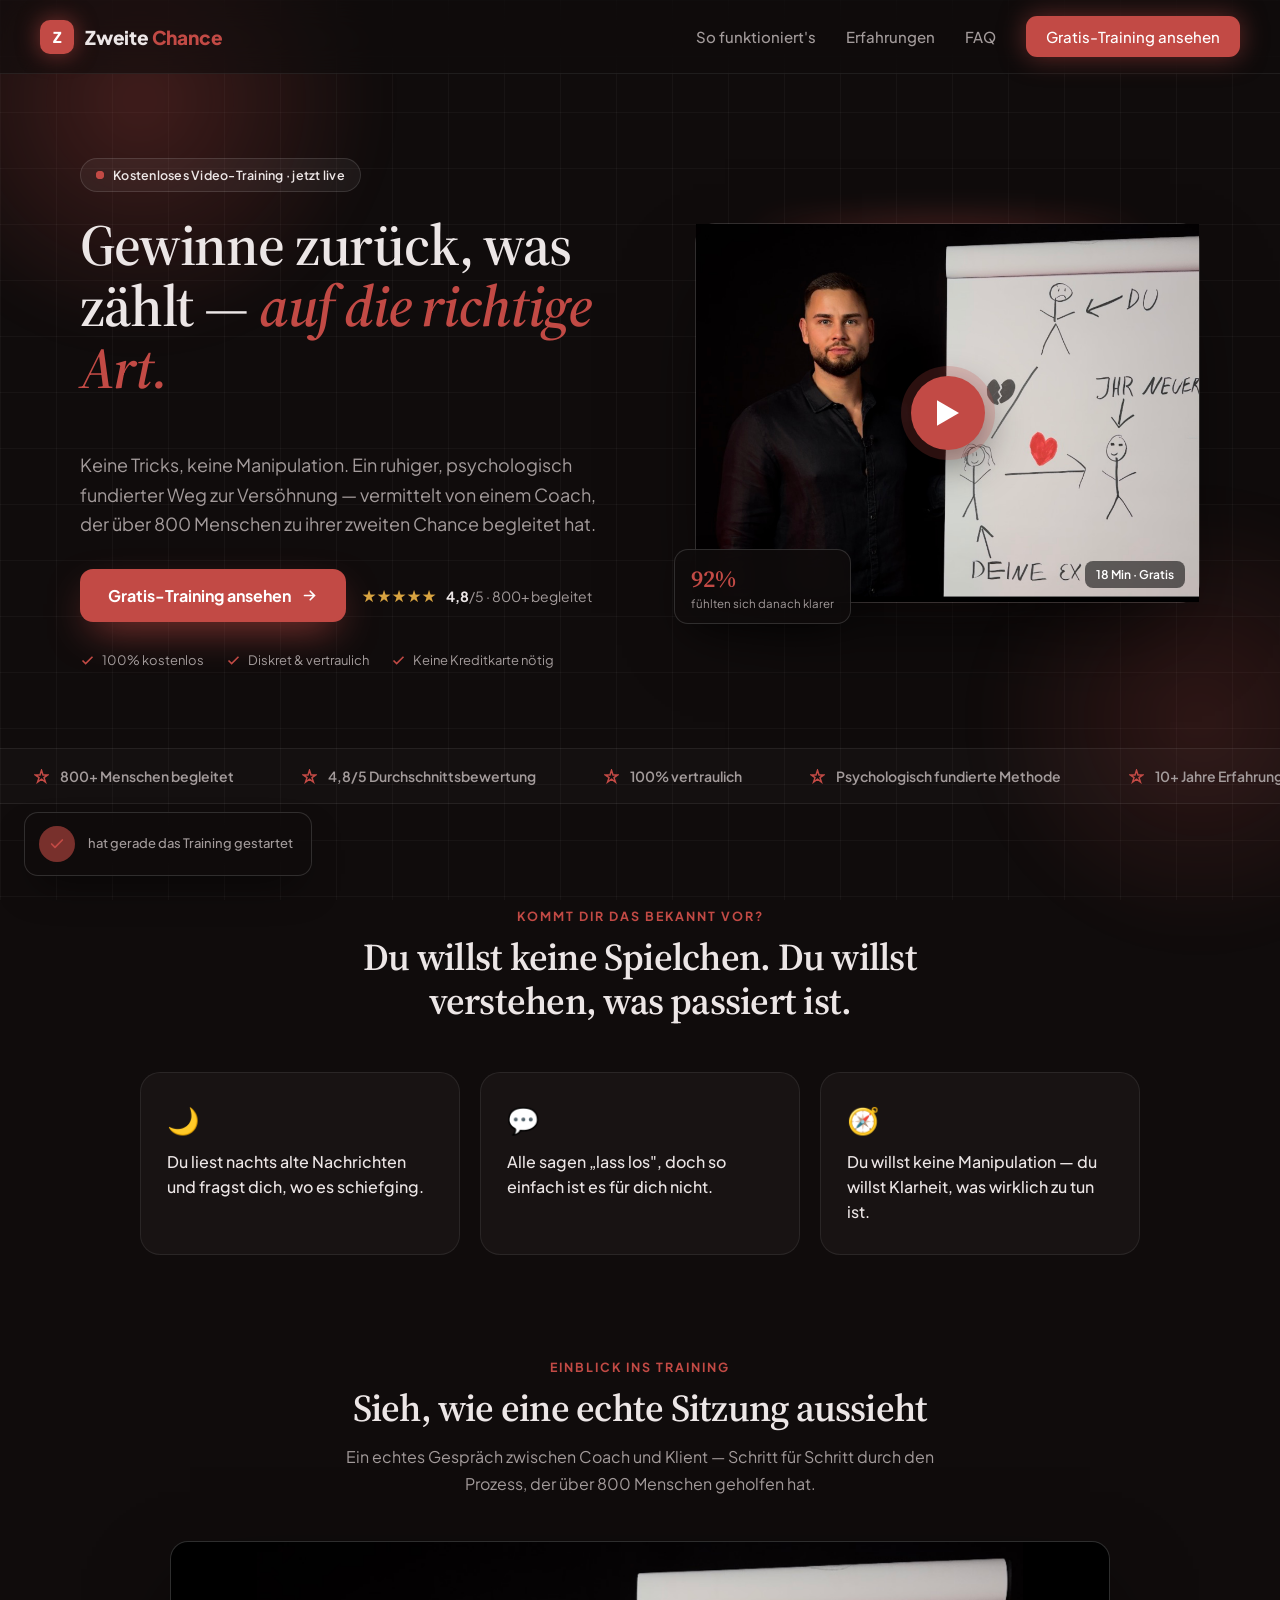
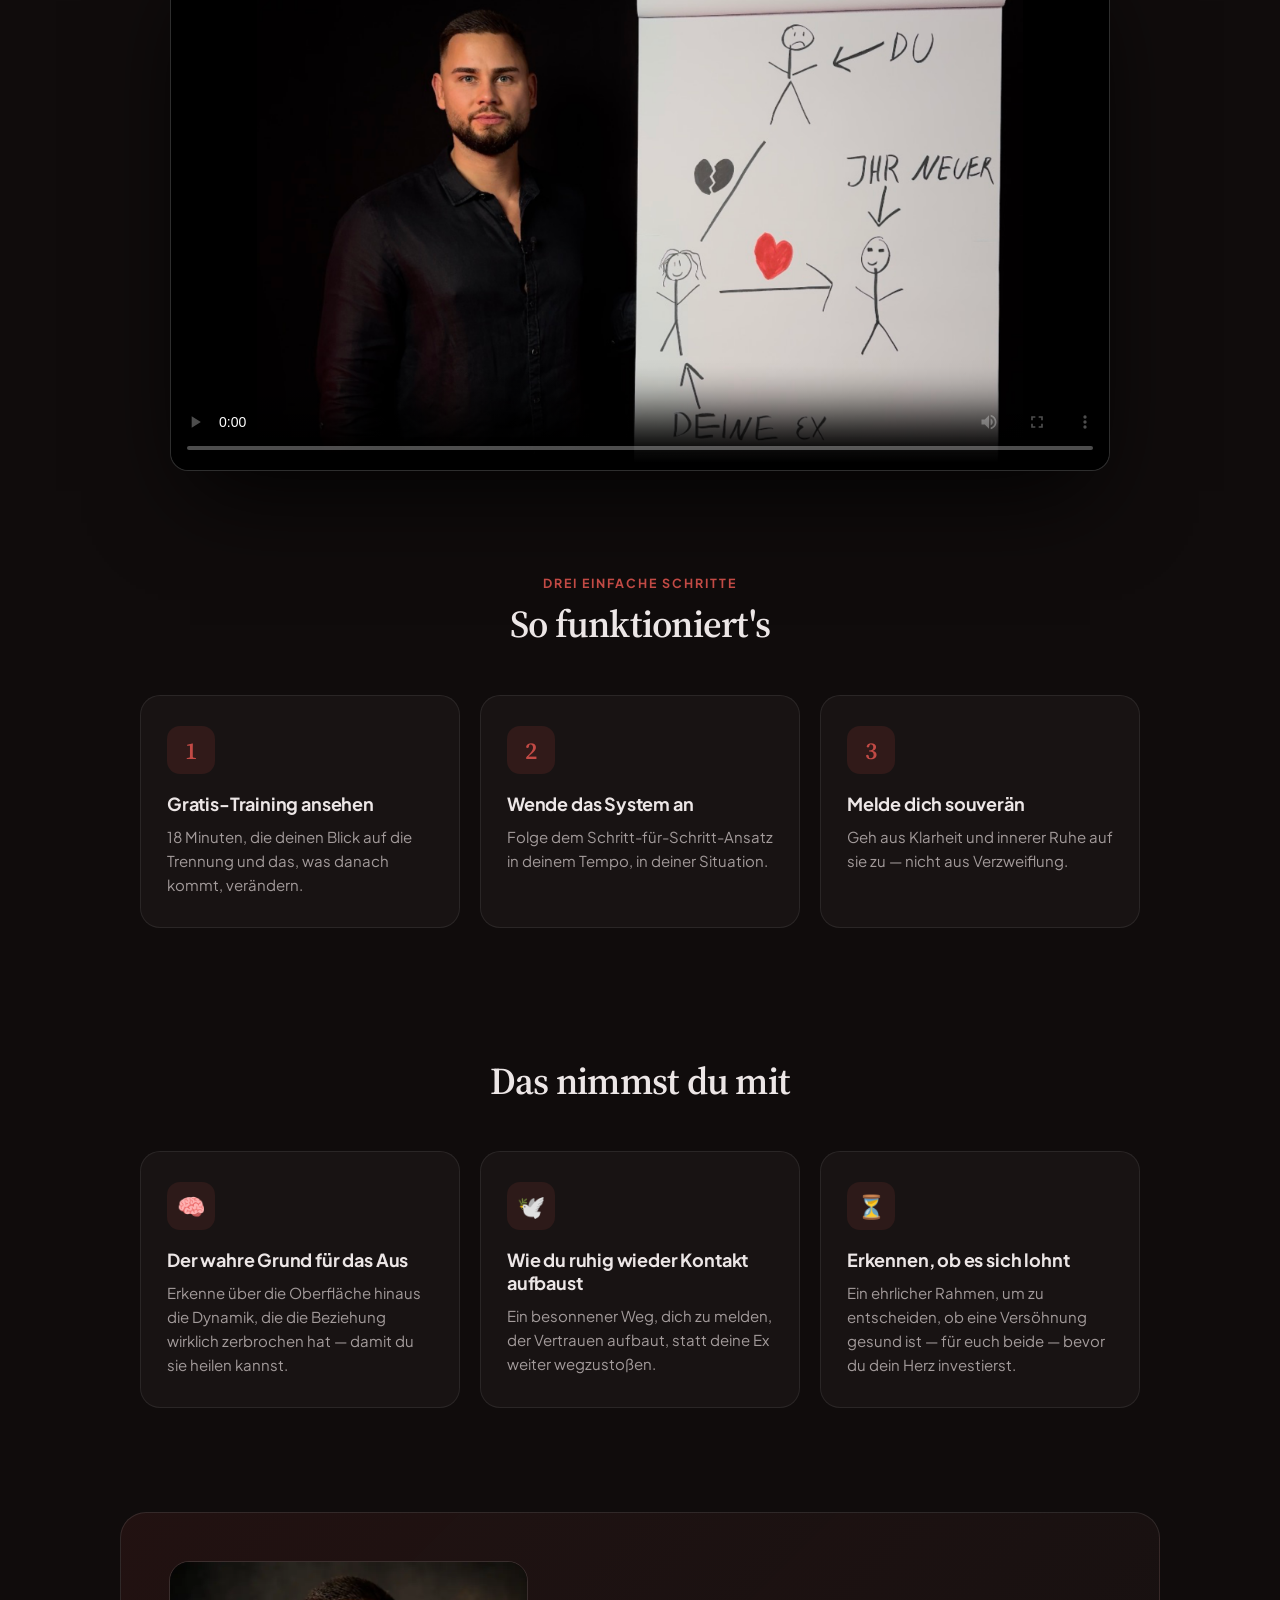
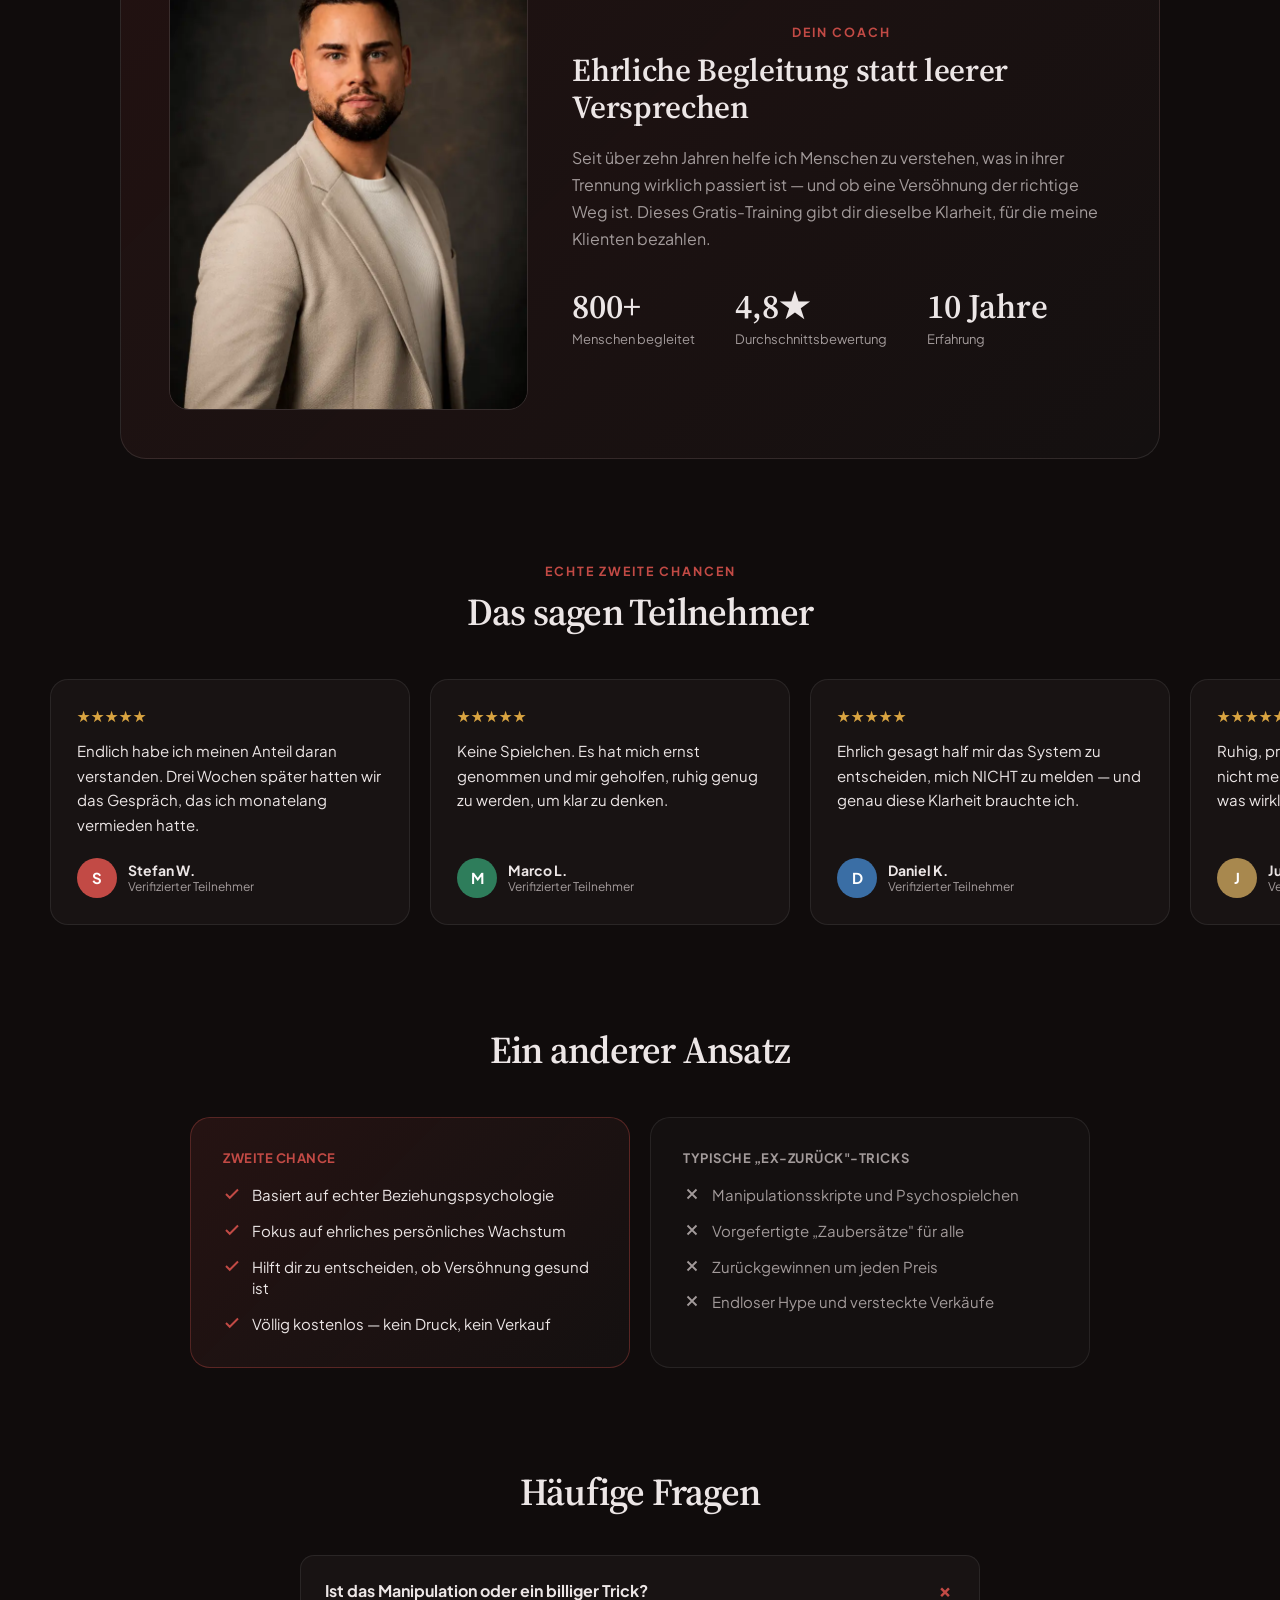
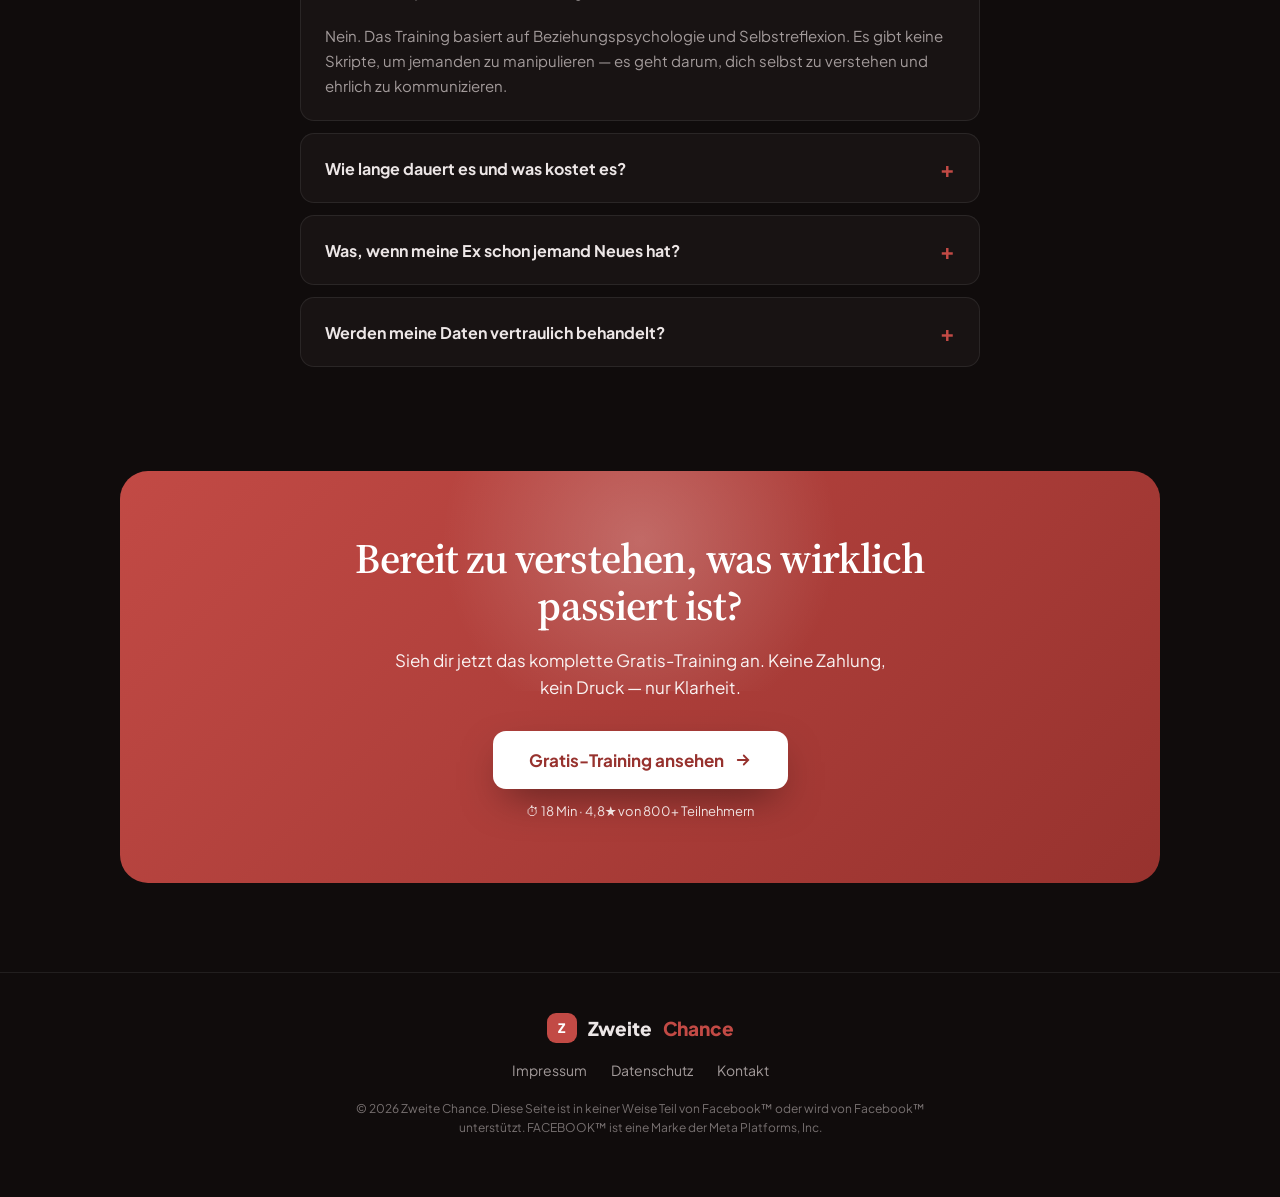
==== index.html @ 106a39a1 "Initial commit" ====
<!DOCTYPE html>
<html lang="de" data-theme="crimson">
<head>
  <meta charset="utf-8">
  <meta name="viewport" content="width=device-width, initial-scale=1">
  <title>Zweite Chance — Kostenloses Video-Training</title>
  <meta name="description" content="Ein ruhiger, psychologisch fundierter Weg zur Versöhnung. Kostenloses Video-Training — keine Tricks, keine Manipulation.">
  <link rel="preconnect" href="https://fonts.googleapis.com">
  <link rel="preconnect" href="https://fonts.gstatic.com" crossorigin>
  <link href="https://fonts.googleapis.com/css2?family=Source+Serif+4:opsz,wght@8..60,400;8..60,500;8..60,600;8..60,700&family=Plus+Jakarta+Sans:wght@400;500;600;700;800&display=swap" rel="stylesheet">
  <link rel="stylesheet" href="assets/css/styles.css">
</head>
<body>

  <!-- BOTTOM LAYER: grid + ambient glows -->
  <div class="bg-layer" aria-hidden="true">
    <div class="glow glow-1"></div>
    <div class="glow glow-2"></div>
  </div>

  <!-- MIDDLE LAYER: heartbeat cursor trail -->
  <canvas id="heartbeat" class="heartbeat-layer" aria-hidden="true"></canvas>

  <!-- TOP LAYER: UI -->
  <div class="ui-layer">

    <!-- NAV -->
    <nav class="nav">
      <a class="brand" href="#" onclick="window.scrollTo({top:0,behavior:'smooth'});return false;">
        <span class="brand-badge">Z</span>
        <span>Zweite<span class="accent"> Chance</span></span>
      </a>
      <div class="nav-links">
        <a href="#how">So funktioniert's</a>
        <a href="#stories">Erfahrungen</a>
        <a href="#faq">FAQ</a>
        <a href="#cta" class="btn-nav" data-scroll-cta>Gratis-Training ansehen</a>
      </div>
    </nav>

    <!-- HERO -->
    <header class="hero">
      <div class="hero-grid">
        <div class="reveal-l hero-text-top">
          <div class="badge">
            <span class="ping"><span class="ping-dot"></span><span class="ping-wave"></span></span>
            Kostenloses Video-Training · jetzt live
          </div>
          <h1 class="hero-title">Gewinne zurück, was zählt — <span class="accent italic">auf die richtige Art.</span></h1>
        </div>

        <div class="reveal-l hero-text-bottom">
          <p class="hero-sub">Keine Tricks, keine Manipulation. Ein ruhiger, psychologisch fundierter Weg zur Versöhnung — vermittelt von einem Coach, der über 800 Menschen zu ihrer zweiten Chance begleitet hat.</p>
          <div class="hero-actions">
            <a href="#cta" class="btn-primary" data-scroll-cta>
              Gratis-Training ansehen
              <svg width="17" height="17" viewBox="0 0 24 24" fill="none" stroke="#fff" stroke-width="2.4" stroke-linecap="round"><path d="M5 12h14M13 6l6 6-6 6"/></svg>
            </a>
            <div class="rating">
              <span class="stars">★★★★★</span>
              <span class="rating-text"><b>4,8</b>/5 · 800+ begleitet</span>
            </div>
          </div>
          <div class="hero-trust">
            <span><svg width="15" height="15" viewBox="0 0 24 24" fill="none" stroke="var(--accent)" stroke-width="2.6"><path d="M20 6L9 17l-5-5"/></svg> 100% kostenlos</span>
            <span><svg width="15" height="15" viewBox="0 0 24 24" fill="none" stroke="var(--accent)" stroke-width="2.6"><path d="M20 6L9 17l-5-5"/></svg> Diskret &amp; vertraulich</span>
            <span><svg width="15" height="15" viewBox="0 0 24 24" fill="none" stroke="var(--accent)" stroke-width="2.6"><path d="M20 6L9 17l-5-5"/></svg> Keine Kreditkarte nötig</span>
          </div>
        </div>

        <div class="reveal-r hero-media">
          <div class="hero-media-glow"></div>
          <div class="video-frame">
            <div class="video-inner">
              <img class="video-poster" src="assets/images/video-thumbnail.jpg" alt="Video-Vorschau" style="object-fit:cover;width:100%;height:100%;">
              <button class="play-btn" data-scroll-video aria-label="Video abspielen">
                <svg width="22" height="26" viewBox="0 0 13 15" fill="#fff"><path d="M0 0l13 7.5L0 15z"/></svg>
              </button>
              <span class="video-tag">18 Min · Gratis</span>
            </div>
            <div class="stat-float">
              <div class="stat-float-num">92%</div>
              <div class="stat-float-label">fühlten sich danach klarer</div>
            </div>
          </div>
        </div>
      </div>
    </header>

    <!-- TRUST MARQUEE -->
    <section class="marquee-wrap">
      <div class="marquee" id="marquee"></div>
    </section>

    <!-- EMPATHY -->
    <section class="section narrow">
      <p class="eyebrow reveal">Kommt dir das bekannt vor?</p>
      <h2 class="section-title reveal" style="max-width:680px;margin-left:auto;margin-right:auto">Du willst keine Spielchen. Du willst verstehen, was passiert ist.</h2>
      <div class="grid-3">
        <div class="card reveal-s">
          <div class="card-emoji">🌙</div>
          <p class="card-lead">Du liest nachts alte Nachrichten und fragst dich, wo es schiefging.</p>
        </div>
        <div class="card reveal-s">
          <div class="card-emoji">💬</div>
          <p class="card-lead">Alle sagen „lass los", doch so einfach ist es für dich nicht.</p>
        </div>
        <div class="card reveal-s">
          <div class="card-emoji">🧭</div>
          <p class="card-lead">Du willst keine Manipulation — du willst Klarheit, was wirklich zu tun ist.</p>
        </div>
      </div>
    </section>

    <!-- VIDEO PREVIEW -->
    <section class="section wide video-preview-section" id="video-preview">
      <p class="eyebrow reveal">Einblick ins Training</p>
      <h2 class="section-title reveal">Sieh, wie eine echte Sitzung aussieht</h2>
      <p class="section-sub reveal">Ein echtes Gespräch zwischen Coach und Klient — Schritt für Schritt durch den Prozess, der über 800 Menschen geholfen hat.</p>
      <div class="video-preview-wrap reveal-s">
        <video id="preview-video" class="preview-video" controls preload="metadata" poster="assets/images/video-thumbnail.jpg">
          <source src="assets/videos/video.mp4" type="video/mp4">
        </video>
      </div>
    </section>

    <!-- HOW IT WORKS -->
    <section class="section narrow" id="how">
      <p class="eyebrow reveal">Drei einfache Schritte</p>
      <h2 class="section-title reveal">So funktioniert's</h2>
      <div class="grid-3">
        <div class="card reveal-s">
          <div class="step-num">1</div>
          <h3 class="card-title">Gratis-Training ansehen</h3>
          <p class="card-body">18 Minuten, die deinen Blick auf die Trennung und das, was danach kommt, verändern.</p>
        </div>
        <div class="card reveal-s">
          <div class="step-num">2</div>
          <h3 class="card-title">Wende das System an</h3>
          <p class="card-body">Folge dem Schritt-für-Schritt-Ansatz in deinem Tempo, in deiner Situation.</p>
        </div>
        <div class="card reveal-s">
          <div class="step-num">3</div>
          <h3 class="card-title">Melde dich souverän</h3>
          <p class="card-body">Geh aus Klarheit und innerer Ruhe auf sie zu — nicht aus Verzweiflung.</p>
        </div>
      </div>
    </section>

    <!-- WHAT YOU'LL LEARN -->
    <section class="section narrow">
      <p class="eyebrow reveal">Im Gratis-Training</p>
      <h2 class="section-title reveal">Das nimmst du mit</h2>
      <div class="grid-3">
        <div class="card reveal-s">
          <div class="card-icon">🧠</div>
          <h3 class="card-title">Der wahre Grund für das Aus</h3>
          <p class="card-body">Erkenne über die Oberfläche hinaus die Dynamik, die die Beziehung wirklich zerbrochen hat — damit du sie heilen kannst.</p>
        </div>
        <div class="card reveal-s">
          <div class="card-icon">🕊️</div>
          <h3 class="card-title">Wie du ruhig wieder Kontakt aufbaust</h3>
          <p class="card-body">Ein besonnener Weg, dich zu melden, der Vertrauen aufbaut, statt deine Ex weiter wegzustoßen.</p>
        </div>
        <div class="card reveal-s">
          <div class="card-icon">⏳</div>
          <h3 class="card-title">Erkennen, ob es sich lohnt</h3>
          <p class="card-body">Ein ehrlicher Rahmen, um zu entscheiden, ob eine Versöhnung gesund ist — für euch beide — bevor du dein Herz investierst.</p>
        </div>
      </div>
    </section>

    <!-- COACH -->
    <section class="section wide">
      <div class="coach reveal-s">
        <img class="coach-photo" src="assets/images/portfolio_image.webp" alt="Dein Coach">
        <div>
          <p class="eyebrow">Dein Coach</p>
          <h2 class="coach-title">Ehrliche Begleitung statt leerer Versprechen</h2>
          <p class="coach-body">Seit über zehn Jahren helfe ich Menschen zu verstehen, was in ihrer Trennung wirklich passiert ist — und ob eine Versöhnung der richtige Weg ist. Dieses Gratis-Training gibt dir dieselbe Klarheit, für die meine Klienten bezahlen.</p>
          <div class="coach-stats">
            <div><div class="stat-num">800+</div><div class="stat-label">Menschen begleitet</div></div>
            <div><div class="stat-num">4,8★</div><div class="stat-label">Durchschnittsbewertung</div></div>
            <div><div class="stat-num">10 Jahre</div><div class="stat-label">Erfahrung</div></div>
          </div>
        </div>
      </div>
    </section>

    <!-- TESTIMONIALS -->
    <section class="section testimonials-section" id="stories">
      <p class="eyebrow reveal">Echte zweite Chancen</p>
      <h2 class="section-title reveal" style="margin-bottom:44px">Das sagen Teilnehmer</h2>
      <div class="testimonials" id="testimonials"></div>
    </section>

    <!-- DIFFERENTIATOR -->
    <section class="section diff-section">
      <h2 class="section-title reveal">Ein anderer Ansatz</h2>
      <div class="grid-2">
        <div class="diff-good reveal-l">
          <div class="diff-head accent-head">Zweite Chance</div>
          <div class="diff-list">
            <div class="diff-item"><svg width="18" height="18" viewBox="0 0 24 24" fill="none" stroke="var(--accent)" stroke-width="2.6"><path d="M20 6L9 17l-5-5"/></svg> Basiert auf echter Beziehungspsychologie</div>
            <div class="diff-item"><svg width="18" height="18" viewBox="0 0 24 24" fill="none" stroke="var(--accent)" stroke-width="2.6"><path d="M20 6L9 17l-5-5"/></svg> Fokus auf ehrliches persönliches Wachstum</div>
            <div class="diff-item"><svg width="18" height="18" viewBox="0 0 24 24" fill="none" stroke="var(--accent)" stroke-width="2.6"><path d="M20 6L9 17l-5-5"/></svg> Hilft dir zu entscheiden, ob Versöhnung gesund ist</div>
            <div class="diff-item"><svg width="18" height="18" viewBox="0 0 24 24" fill="none" stroke="var(--accent)" stroke-width="2.6"><path d="M20 6L9 17l-5-5"/></svg> Völlig kostenlos — kein Druck, kein Verkauf</div>
          </div>
        </div>
        <div class="diff-bad reveal-r">
          <div class="diff-head muted-head">Typische „Ex-zurück"-Tricks</div>
          <div class="diff-list">
            <div class="diff-item muted"><svg width="18" height="18" viewBox="0 0 24 24" fill="none" stroke="currentColor" stroke-width="2.4"><path d="M18 6L6 18M6 6l12 12"/></svg> Manipulationsskripte und Psychospielchen</div>
            <div class="diff-item muted"><svg width="18" height="18" viewBox="0 0 24 24" fill="none" stroke="currentColor" stroke-width="2.4"><path d="M18 6L6 18M6 6l12 12"/></svg> Vorgefertigte „Zaubersätze" für alle</div>
            <div class="diff-item muted"><svg width="18" height="18" viewBox="0 0 24 24" fill="none" stroke="currentColor" stroke-width="2.4"><path d="M18 6L6 18M6 6l12 12"/></svg> Zurückgewinnen um jeden Preis</div>
            <div class="diff-item muted"><svg width="18" height="18" viewBox="0 0 24 24" fill="none" stroke="currentColor" stroke-width="2.4"><path d="M18 6L6 18M6 6l12 12"/></svg> Endloser Hype und versteckte Verkäufe</div>
          </div>
        </div>
      </div>
    </section>

    <!-- FAQ -->
    <section class="section faq-section" id="faq">
      <h2 class="section-title reveal">Häufige Fragen</h2>
      <div class="faq-list" id="faq-list"></div>
    </section>

    <!-- FINAL CTA -->
    <section class="section wide" id="cta">
      <div class="cta reveal-s">
        <div class="cta-glow"></div>
        <h2 class="cta-title">Bereit zu verstehen, was wirklich passiert ist?</h2>
        <p class="cta-sub">Sieh dir jetzt das komplette Gratis-Training an. Keine Zahlung, kein Druck — nur Klarheit.</p>
        <a href="#cta" class="btn-light">
          Gratis-Training ansehen
          <svg width="18" height="18" viewBox="0 0 24 24" fill="none" stroke="currentColor" stroke-width="2.4" stroke-linecap="round"><path d="M5 12h14M13 6l6 6-6 6"/></svg>
        </a>
        <p class="cta-note">⏱ 18 Min · 4,8★ von 800+ Teilnehmern</p>
      </div>
    </section>

    <!-- FOOTER -->
    <footer class="footer">
      <div class="brand footer-brand">
        <span class="brand-badge small">Z</span>
        Zweite<span class="accent"> Chance</span>
      </div>
      <div class="footer-links">
        <a href="impressum.html">Impressum</a>
        <a href="datenschutz.html">Datenschutz</a>
        <a href="kontakt.html">Kontakt</a>
      </div>
      <p class="footer-fine">© 2026 Zweite Chance. Diese Seite ist in keiner Weise Teil von Facebook™ oder wird von Facebook™ unterstützt. FACEBOOK™ ist eine Marke der Meta Platforms, Inc.</p>
    </footer>

  </div>

  <!-- LIVE SOCIAL PROOF TOAST -->
  <div class="toast" id="toast" hidden>
    <span class="toast-icon">
      <span class="toast-ping"></span>
      <svg width="16" height="16" viewBox="0 0 24 24" fill="none" stroke="var(--accent)" stroke-width="2.6" stroke-linecap="round" stroke-linejoin="round"><path d="M20 6L9 17l-5-5"/></svg>
    </span>
    <div>
      <div class="toast-name"><b id="toast-name"></b> <span class="toast-action">hat gerade das Training gestartet</span></div>
      <div class="toast-ago" id="toast-ago"></div>
    </div>
  </div>

  <script src="assets/js/script.js"></script>
</body>
</html>
---- assets/css/styles.css ----
/* ============================================================
   Zweite Chance — Stylesheet
   Theme tokens live on [data-theme] on <html>.
   Switch theme in JS:  document.documentElement.dataset.theme = 'obsidian'
   ============================================================ */

:root,
[data-theme="crimson"] {
  --bg: #100C0C;        --bgRgb: 16,12,12;
  --surface: #181313;
  --text: #ECE6E6;      --muted: #A39B9B;
  --line: 255,255,255;
  --ink: #221A1A;
  --accent: #C24A45;    --accent2: #97322E;  --accentRgb: 194,74,69;
}
[data-theme="obsidian"] {
  --bg:#0E0F12; --bgRgb:14,15,18; --surface:#16181D; --text:#EDEDEF; --muted:#9A9CA5;
  --line:255,255,255; --ink:#1B1E25; --accent:#C98A5E; --accent2:#A66B45; --accentRgb:201,138,94;
}
[data-theme="mocha"] {
  --bg:#14100D; --bgRgb:20,16,13; --surface:#1E1813; --text:#F0EAE3; --muted:#ABA095;
  --line:255,255,255; --ink:#241C16; --accent:#C77E54; --accent2:#9E5E3A; --accentRgb:199,126,84;
}
[data-theme="inkrose"] {
  --bg:#120E11; --bgRgb:18,14,17; --surface:#1C161A; --text:#EFE8EC; --muted:#A79AA1;
  --line:255,255,255; --ink:#221A1F; --accent:#C77089; --accent2:#9E5066; --accentRgb:199,112,137;
}
[data-theme="forest"] {
  --bg:#0C1310; --bgRgb:12,19,16; --surface:#141D18; --text:#E7EEE9; --muted:#93A39A;
  --line:255,255,255; --ink:#18221C; --accent:#5FA383; --accent2:#3F7A60; --accentRgb:95,163,131;
}
[data-theme="steel"] {
  --bg:#0E1217; --bgRgb:14,18,23; --surface:#171C23; --text:#E8EBEF; --muted:#94A0AC;
  --line:255,255,255; --ink:#1B212A; --accent:#6E9BC4; --accent2:#4E78A0; --accentRgb:110,155,196;
}
[data-theme="sand"] {
  --bg:#F3EEE6; --bgRgb:243,238,230; --surface:#FFFFFF; --text:#26211C; --muted:#6A6258;
  --line:38,33,28; --ink:#26211C; --accent:#B0664A; --accent2:#8C4E37; --accentRgb:176,102,74;
}

* { margin:0; padding:0; box-sizing:border-box; }
html { scroll-behavior:smooth; }
body {
  font-family:'Plus Jakarta Sans', sans-serif;
  background:var(--bg);
  color:var(--text);
  min-height:100vh;
  overflow-x:hidden;
  position:relative;
}
::selection { background:var(--accent); color:#fff; }
a { color:inherit; }
.accent { color:var(--accent); }
.italic { font-style:italic; }

/* ---------- Layers ---------- */
.bg-layer {
  position:fixed; inset:0; z-index:0; pointer-events:none;
  background:
    linear-gradient(rgba(var(--line),0.035) 1px, transparent 1px),
    linear-gradient(90deg, rgba(var(--line),0.035) 1px, transparent 1px);
  background-size:56px 56px, 56px 56px;
}
.glow { position:absolute; border-radius:50%; filter:blur(20px); }
.glow-1 { top:-160px; left:-120px; width:520px; height:520px;
  background:radial-gradient(circle, rgba(var(--accentRgb),0.28), transparent 65%);
  animation:scFloat 14s ease-in-out infinite; }
.glow-2 { top:480px; right:-160px; width:480px; height:480px;
  background:radial-gradient(circle, rgba(var(--accentRgb),0.18), transparent 65%);
  animation:scFloat2 18s ease-in-out infinite; }
.heartbeat-layer { position:fixed; inset:0; z-index:1; pointer-events:none; width:100%; height:100%; }
.ui-layer { position:relative; z-index:2; }

/* ---------- Nav ---------- */
.nav {
  position:sticky; top:0; z-index:50;
  display:flex; align-items:center; justify-content:space-between;
  padding:16px 40px;
  background:rgba(var(--bgRgb),0.6);
  backdrop-filter:blur(16px);
  border-bottom:1px solid rgba(var(--line),0.07);
}
.brand { display:flex; align-items:center; gap:11px; font-weight:800; letter-spacing:-0.01em; font-size:19px; text-decoration:none; color:inherit; cursor:pointer; }
.brand-badge {
  display:inline-flex; align-items:center; justify-content:center;
  width:34px; height:34px; border-radius:10px;
  background:var(--accent); color:#fff; font-size:15px;
  box-shadow:0 0 22px rgba(var(--accentRgb),0.6);
}
.brand-badge.small { width:30px; height:30px; border-radius:9px; font-size:13px; box-shadow:none; }
.nav-links { display:flex; align-items:center; gap:30px; }
.nav-links a { text-decoration:none; color:var(--muted); font-weight:500; font-size:15px; transition:color .2s; }
.nav-links a:hover { color:var(--text); }
.btn-nav {
  background:var(--accent); color:#fff !important; font-weight:700; font-size:14px;
  padding:11px 20px; border-radius:11px;
  box-shadow:0 0 26px rgba(var(--accentRgb),0.5);
}

/* ---------- Hero ---------- */
.hero { position:relative; max-width:1200px; margin:0 auto; padding:84px 40px 56px; }
.hero-grid { display:grid; grid-template-columns:1.05fr 0.95fr; grid-template-rows:auto auto; gap:32px 56px; align-items:start; }
.hero-text-top  { grid-column:1; grid-row:1; }
.hero-media     { grid-column:2; grid-row:1 / 3; align-self:center; }
.hero-text-bottom { grid-column:1; grid-row:2; }
.badge {
  display:inline-flex; align-items:center; gap:9px;
  background:rgba(var(--line),0.05); border:1px solid rgba(var(--line),0.12);
  padding:8px 15px; border-radius:999px;
  font-size:12.5px; font-weight:600; letter-spacing:0.02em; color:var(--text);
}
.ping { position:relative; display:inline-flex; width:8px; height:8px; }
.ping-dot, .ping-wave { position:absolute; inset:0; border-radius:50%; background:var(--accent); }
.ping-wave { animation:scPing 2s ease-out infinite; }
.hero-title { font-family:'Source Serif 4', serif; font-weight:600; font-size:58px; line-height:1.06; letter-spacing:-0.02em; margin-top:22px; }
.hero-sub { font-size:18px; line-height:1.65; color:var(--muted); max-width:520px; margin-top:20px; }
.hero-actions { display:flex; align-items:center; gap:16px; margin-top:30px; flex-wrap:wrap; }
.rating { display:flex; align-items:center; gap:9px; }
.stars { color:#D9A441; font-size:16px; letter-spacing:1px; }
.rating-text { font-size:14px; color:var(--muted); }
.rating-text b { color:var(--text); }
.hero-trust { display:flex; gap:22px; margin-top:30px; flex-wrap:wrap; font-size:13px; color:var(--muted); }
.hero-trust span { display:flex; align-items:center; gap:7px; }

.hero-media { position:relative; }
.hero-media-glow {
  position:absolute; inset:-14px; border-radius:26px;
  background:radial-gradient(circle at 50% 40%, rgba(var(--accentRgb),0.45), transparent 70%);
  filter:blur(10px); animation:scGlow 4s ease-in-out infinite;
}
.video-frame {
  position:relative; border-radius:20px;
  border:1px solid rgba(var(--line),0.14);
  box-shadow:0 40px 90px -30px rgba(0,0,0,0.8);
}
.video-inner {
  position:relative; aspect-ratio:4/3;
  display:flex; align-items:center; justify-content:center;
  background:linear-gradient(135deg,#262026,#16121a);
  overflow:hidden;
}
.video-poster { position:absolute; inset:0; width:100%; height:100%; object-fit:cover; transition:transform 0.5s ease; }
.video-inner:hover .video-poster { transform:scale(1.06); }
.play-btn {
  position:relative; z-index:2;
  display:inline-flex; align-items:center; justify-content:center;
  width:74px; height:74px; border-radius:50%; border:none; cursor:pointer;
  background:var(--accent);
  box-shadow:0 0 0 10px rgba(var(--accentRgb),0.22), 0 14px 40px rgba(0,0,0,0.5);
  transition:transform .2s;
}
.play-btn:hover { transform:scale(1.07); }
.video-tag {
  position:absolute; bottom:14px; right:14px; z-index:2;
  background:rgba(0,0,0,0.55); backdrop-filter:blur(6px);
  color:#fff; font-size:12px; font-weight:600; padding:6px 11px; border-radius:8px;
}
.stat-float {
  position:absolute; bottom:-22px; left:-22px; z-index:2;
  background:rgba(var(--bgRgb),0.85); backdrop-filter:blur(12px);
  border:1px solid rgba(var(--line),0.14); border-radius:14px; padding:12px 16px;
  box-shadow:0 18px 40px -16px rgba(0,0,0,0.7);
}
.stat-float-num { font-family:'Source Serif 4', serif; font-size:24px; font-weight:600; color:var(--accent); }
.stat-float-label { font-size:11.5px; color:var(--muted); margin-top:1px; }

/* ---------- Video Preview Section ---------- */
.video-preview-section { text-align:center; }
.section-sub {
  font-size:16px; color:var(--muted); max-width:620px;
  margin:12px auto 0; line-height:1.7;
}
.video-preview-wrap {
  max-width:940px; margin:44px auto 0;
  border-radius:18px; overflow:hidden;
  border:1px solid rgba(var(--line),0.18);
  box-shadow:0 40px 90px -20px rgba(0,0,0,0.85);
  background:#000;
  position:relative;
}
.preview-video {
  width:100%; display:block;
  aspect-ratio:16/9;
  border-radius:18px;
}

/* ---------- Placeholders ---------- */
[data-placeholder] {
  display:flex; align-items:center; justify-content:center;
  background:repeating-linear-gradient(45deg, rgba(var(--line),0.04), rgba(var(--line),0.04) 12px, transparent 12px, transparent 24px);
}
[data-placeholder]::after {
  content:attr(data-placeholder);
  font-size:13px; font-weight:600; color:var(--muted); opacity:0.7; letter-spacing:0.02em;
}

/* ---------- Marquee ---------- */
.marquee-wrap {
  border-top:1px solid rgba(var(--line),0.07);
  border-bottom:1px solid rgba(var(--line),0.07);
  overflow:hidden; background:rgba(var(--line),0.02); margin-top:24px;
}
.marquee { display:flex; width:max-content; animation:scMarquee 32s linear infinite; }
.marquee-item {
  display:inline-flex; align-items:center; gap:11px; padding:18px 34px;
  font-size:14px; font-weight:600; color:var(--muted); white-space:nowrap;
}

/* ---------- Sections ---------- */
.section { margin:104px auto 0; padding:0 40px; }
.section.narrow { max-width:1080px; }
.section.wide { max-width:1120px; }
.eyebrow { text-align:center; font-weight:700; font-size:12.5px; letter-spacing:0.16em; text-transform:uppercase; color:var(--accent); }
.section-title {
  font-family:'Source Serif 4', serif; text-align:center; font-weight:600;
  font-size:38px; letter-spacing:-0.02em; margin-top:12px; line-height:1.15;
}

/* ---------- Cards / grids ---------- */
.grid-3 { display:grid; grid-template-columns:repeat(3,1fr); gap:20px; margin-top:48px; }
.grid-2 { display:grid; grid-template-columns:1fr 1fr; gap:20px; margin-top:44px; }
.card {
  background:var(--surface); border:1px solid rgba(var(--line),0.08);
  border-radius:20px; padding:30px 26px; transition:transform .25s, border-color .25s;
}
.card:hover { transform:translateY(-5px); border-color:rgba(var(--accentRgb),0.4); }
.card-emoji { font-size:26px; }
.card-lead { font-size:16px; line-height:1.55; color:var(--text); margin-top:14px; font-weight:500; }
.card-icon { width:48px; height:48px; border-radius:13px; background:rgba(var(--accentRgb),0.12); display:flex; align-items:center; justify-content:center; font-size:23px; }
.card-title { font-size:18px; font-weight:700; margin-top:18px; letter-spacing:-0.01em; }
.card-body { font-size:15px; line-height:1.6; color:var(--muted); margin-top:10px; }
.step-num {
  display:inline-flex; align-items:center; justify-content:center;
  width:48px; height:48px; border-radius:13px;
  background:rgba(var(--accentRgb),0.14); color:var(--accent);
  font-family:'Source Serif 4', serif; font-size:24px; font-weight:600;
}

/* ---------- Coach ---------- */
.coach {
  background:linear-gradient(135deg, rgba(var(--accentRgb),0.10), rgba(var(--line),0.02));
  border:1px solid rgba(var(--line),0.1); border-radius:26px; padding:48px;
  display:grid; grid-template-columns:0.8fr 1.2fr; gap:44px; align-items:center; overflow:hidden;
}
.coach-photo { width:100%; aspect-ratio:4/5; border-radius:20px; overflow:hidden; border:1px solid rgba(var(--line),0.12); object-fit:cover; display:block; }
.coach-title { font-family:'Source Serif 4', serif; font-weight:600; font-size:32px; margin-top:12px; letter-spacing:-0.01em; line-height:1.15; }
.coach-body { font-size:16px; line-height:1.7; color:var(--muted); margin-top:18px; }
.coach-stats { display:flex; gap:40px; margin-top:30px; flex-wrap:wrap; }
.stat-num { font-family:'Source Serif 4', serif; font-size:34px; font-weight:600; color:var(--text); }
.stat-label { font-size:13px; color:var(--muted); margin-top:2px; }

/* ---------- Testimonials ---------- */
.testimonials-section { overflow:hidden; }
.testimonials { display:flex; width:max-content; gap:20px; padding:0 10px; animation:scMarquee 46s linear infinite; }
.testimonial {
  width:360px; flex-shrink:0;
  background:var(--surface); border:1px solid rgba(var(--line),0.08);
  border-radius:18px; padding:26px;
  display:flex; flex-direction:column;
}
.testimonial .stars { font-size:15px; letter-spacing:1px; }
.testimonial-quote { font-size:15px; line-height:1.65; color:var(--text); margin-top:14px; flex:1; }
.testimonial-foot { display:flex; align-items:center; gap:11px; margin-top:20px; }
.testimonial-avatar { width:40px; height:40px; border-radius:50%; color:#fff; display:flex; align-items:center; justify-content:center; font-weight:700; font-size:15px; }
.testimonial-name { font-weight:700; font-size:14px; }
.testimonial-meta { font-size:12px; color:var(--muted); }

/* ---------- Differentiator ---------- */
.diff-section { max-width:980px; }
.diff-good { background:linear-gradient(135deg, rgba(var(--accentRgb),0.12), rgba(var(--line),0.02)); border:1px solid rgba(var(--accentRgb),0.35); border-radius:20px; padding:32px; }
.diff-bad { background:rgba(var(--line),0.02); border:1px solid rgba(var(--line),0.08); border-radius:20px; padding:32px; }
.diff-head { font-weight:700; font-size:13px; letter-spacing:0.04em; text-transform:uppercase; }
.accent-head { color:var(--accent); }
.muted-head { color:var(--muted); }
.diff-list { display:flex; flex-direction:column; gap:14px; margin-top:18px; }
.diff-item { display:flex; align-items:flex-start; gap:11px; font-size:15px; line-height:1.45; color:var(--text); }
.diff-item svg { flex-shrink:0; margin-top:1px; }
.diff-item.muted { color:var(--muted); }

/* ---------- FAQ ---------- */
.faq-section { max-width:760px; }
.faq-list { margin-top:40px; display:flex; flex-direction:column; gap:12px; }
.faq-item { background:var(--surface); border:1px solid rgba(var(--line),0.08); border-radius:14px; overflow:hidden; }
.faq-q {
  width:100%; display:flex; align-items:center; justify-content:space-between; gap:16px;
  background:none; border:none; cursor:pointer; text-align:left; padding:20px 24px;
  font-family:'Plus Jakarta Sans', sans-serif; font-size:16px; font-weight:700; color:var(--text);
}
.faq-toggle { flex-shrink:0; font-size:22px; color:var(--accent); transition:transform .35s cubic-bezier(.4,0,.2,1); }
.faq-item.open .faq-toggle { transform:rotate(45deg); }
.faq-a { display:grid; grid-template-rows:0fr; transition:grid-template-rows .38s cubic-bezier(.4,0,.2,1); }
.faq-a-inner { overflow:hidden; font-size:15px; line-height:1.65; color:var(--muted); padding:0 24px; transition:padding .38s cubic-bezier(.4,0,.2,1); }
.faq-item.open .faq-a { grid-template-rows:1fr; }
.faq-item.open .faq-a-inner { padding:0 24px 22px; }

/* ---------- CTA ---------- */
.cta {
  position:relative; overflow:hidden;
  background:linear-gradient(135deg, var(--accent), var(--accent2));
  border-radius:28px; padding:64px 40px; text-align:center; color:#fff;
}
.cta-glow { position:absolute; top:-80px; left:50%; transform:translateX(-50%); width:480px; height:300px; background:radial-gradient(circle, rgba(255,255,255,0.22), transparent 70%); pointer-events:none; }
.cta-title { position:relative; font-family:'Source Serif 4', serif; font-weight:600; font-size:42px; letter-spacing:-0.02em; max-width:640px; margin:0 auto; line-height:1.12; }
.cta-sub { position:relative; font-size:17px; line-height:1.6; margin:18px auto 0; max-width:520px; opacity:0.94; }
.cta-note { position:relative; font-size:13px; margin-top:14px; opacity:0.85; }
.btn-light {
  position:relative; display:inline-flex; align-items:center; gap:10px; text-decoration:none;
  background:#fff; color:var(--accent2); font-weight:700; font-size:17px;
  padding:18px 36px; border-radius:13px; margin-top:30px;
  box-shadow:0 16px 40px -12px rgba(0,0,0,0.5); transition:transform .2s;
}
.btn-light:hover { transform:translateY(-2px); }

/* ---------- Buttons ---------- */
.btn-primary {
  display:inline-flex; align-items:center; gap:10px; text-decoration:none;
  background:var(--accent); color:#fff; font-weight:700; font-size:16px;
  padding:16px 28px; border-radius:13px;
  box-shadow:0 16px 40px -12px rgba(var(--accentRgb),0.8); transition:transform .2s;
}
.btn-primary:hover { transform:translateY(-2px); }

/* ---------- Footer ---------- */
.footer { margin-top:88px; border-top:1px solid rgba(var(--line),0.08); padding:40px 40px 60px; text-align:center; }
.footer-brand { justify-content:center; }
.footer-links { display:flex; align-items:center; justify-content:center; gap:24px; margin-top:18px; font-size:14px; }
.footer-links a { color:var(--muted); text-decoration:none; }
.footer-links a:hover { color:var(--text); }
.footer-fine { font-size:12px; color:var(--muted); opacity:0.7; margin-top:20px; max-width:620px; margin-left:auto; margin-right:auto; line-height:1.6; }

/* ---------- Toast ---------- */
.toast {
  position:fixed; left:24px; bottom:24px; z-index:60;
  display:flex; align-items:center; gap:13px;
  background:rgba(var(--bgRgb),0.78); backdrop-filter:blur(16px);
  border:1px solid rgba(var(--line),0.14); border-radius:14px;
  padding:13px 18px 13px 14px;
  box-shadow:0 18px 40px -16px rgba(0,0,0,0.7); max-width:300px;
}
.toast.show { animation:scToast 5.5s ease both; }
.toast-icon { position:relative; display:inline-flex; align-items:center; justify-content:center; width:36px; height:36px; border-radius:50%; background:rgba(var(--accentRgb),0.18); flex-shrink:0; }
.toast-icon svg { position:relative; }
.toast-ping { position:absolute; inset:0; border-radius:50%; background:rgba(var(--accentRgb),0.5); animation:scPing 2s ease-out infinite; }
.toast-name { font-size:13px; font-weight:700; line-height:1.3; color:var(--text); }
.toast-action { font-weight:500; color:var(--muted); }
.toast-ago { font-size:11px; color:var(--muted); margin-top:2px; }

/* ---------- Scroll reveal (transition-based: resting state is opacity:1) ---------- */
.reveal, .reveal-l, .reveal-r, .reveal-s {
  opacity:0;
  transition:opacity .9s cubic-bezier(.2,.7,.2,1), transform .9s cubic-bezier(.2,.7,.2,1);
  will-change:transform, opacity;
}
.reveal   { transform:translateY(28px); }
.reveal-l { transform:translateX(-30px); }
.reveal-r { transform:translateX(30px); }
.reveal-s { transform:scale(.94); }
.reveal.in, .reveal-l.in, .reveal-r.in, .reveal-s.in {
  opacity:1;
  transform:none;
}

/* ---------- Keyframes ---------- */
@keyframes scReveal  { from{opacity:0;transform:translateY(28px)} to{opacity:1;transform:none} }
@keyframes scRevealL { from{opacity:0;transform:translateX(-30px)} to{opacity:1;transform:none} }
@keyframes scRevealR { from{opacity:0;transform:translateX(30px)} to{opacity:1;transform:none} }
@keyframes scScale   { from{opacity:0;transform:scale(.94)} to{opacity:1;transform:none} }
@keyframes scReveal  { from{opacity:0;transform:translateY(28px)} to{opacity:1;transform:none} }
@keyframes scRevealL { from{opacity:0;transform:translateX(-30px)} to{opacity:1;transform:none} }
@keyframes scRevealR { from{opacity:0;transform:translateX(30px)} to{opacity:1;transform:none} }
@keyframes scScale   { from{opacity:0;transform:scale(.94)} to{opacity:1;transform:none} }
@keyframes scFloat   { 0%,100%{transform:translateY(0)} 50%{transform:translateY(-26px)} }
@keyframes scFloat2  { 0%,100%{transform:translateY(0)} 50%{transform:translateY(20px)} }
@keyframes scGlow    { 0%,100%{opacity:.45} 50%{opacity:.85} }
@keyframes scMarquee { from{transform:translateX(0)} to{transform:translateX(-50%)} }
@keyframes scPing    { 0%{transform:scale(.9);opacity:.7} 70%,100%{transform:scale(2.4);opacity:0} }
@keyframes scToast   { 0%{opacity:0;transform:translateY(12px) scale(.96)} 8%,82%{opacity:1;transform:none} 100%{opacity:0;transform:translateY(12px) scale(.96)} }

/* ---------- Legal / Subpages ---------- */
.page { max-width:820px; margin:0 auto; padding:72px 40px 40px; }
.page-back { display:inline-flex; align-items:center; gap:8px; text-decoration:none; color:var(--muted); font-size:14px; font-weight:600; margin-bottom:28px; transition:color .2s; }
.page-back:hover { color:var(--text); }
.page-eyebrow { font-weight:700; font-size:12.5px; letter-spacing:0.16em; text-transform:uppercase; color:var(--accent); }
.page-title { font-family:'Source Serif 4', serif; font-weight:600; font-size:44px; letter-spacing:-0.02em; margin-top:12px; line-height:1.1; }
.page-meta { font-size:14px; color:var(--muted); margin-top:14px; }
.page-body { margin-top:40px; }
.page-body h2 { font-family:'Source Serif 4', serif; font-weight:600; font-size:24px; letter-spacing:-0.01em; margin-top:40px; margin-bottom:12px; }
.page-body h2:first-child { margin-top:0; }
.page-body h3 { font-size:16px; font-weight:700; margin-top:24px; margin-bottom:8px; }
.page-body p { font-size:15.5px; line-height:1.75; color:var(--muted); margin-bottom:14px; }
.page-body p strong, .page-body strong { color:var(--text); font-weight:700; }
.page-body a { color:var(--accent); text-decoration:none; }
.page-body a:hover { text-decoration:underline; }
.page-body ul { margin:0 0 16px 0; padding-left:20px; }
.page-body li { font-size:15.5px; line-height:1.7; color:var(--muted); margin-bottom:8px; }
.page-card { background:var(--surface); border:1px solid rgba(var(--line),0.08); border-radius:16px; padding:26px 28px; margin-bottom:20px; }
.page-card p { margin-bottom:6px; }
.page-note { font-size:13px; color:var(--muted); opacity:0.8; margin-top:8px; line-height:1.6; border-left:2px solid rgba(var(--accentRgb),0.5); padding-left:14px; }

/* ---------- Kontakt page ---------- */
.contact-hero { display:grid; grid-template-columns:1.1fr 0.9fr; gap:40px; margin-top:44px; align-items:start; }
.form-panel { position:relative; }
.form-panel-glow { position:absolute; inset:-14px; border-radius:26px; background:radial-gradient(circle at 50% 30%, rgba(var(--accentRgb),0.40), transparent 70%); filter:blur(12px); animation:scGlow 4s ease-in-out infinite; pointer-events:none; }
.form-card { position:relative; background:linear-gradient(160deg, rgba(var(--line),0.05), rgba(var(--line),0.015)); border:1px solid rgba(var(--line),0.14); border-radius:22px; padding:34px; box-shadow:0 40px 90px -36px rgba(0,0,0,0.8); overflow:hidden; }
.form-card::before { content:""; position:absolute; inset:0; pointer-events:none; background:linear-gradient(rgba(var(--line),0.04) 1px, transparent 1px), linear-gradient(90deg, rgba(var(--line),0.04) 1px, transparent 1px); background-size:34px 34px; mask-image:radial-gradient(circle at 50% 0%, #000, transparent 75%); opacity:0.6; }
.form-card > * { position:relative; }
.form-card-head { font-family:'Source Serif 4', serif; font-size:22px; font-weight:600; letter-spacing:-0.01em; margin-bottom:4px; }
.form-card-sub { font-size:14px; color:var(--muted); margin-bottom:24px; }
.field { display:flex; flex-direction:column; gap:7px; margin-bottom:16px; }
.field label { font-size:12.5px; font-weight:700; color:var(--muted); letter-spacing:0.04em; text-transform:uppercase; }
.field input, .field textarea { background:rgba(var(--bgRgb),0.5); border:1px solid rgba(var(--line),0.12); border-radius:12px; padding:14px 16px; color:var(--text); font-family:'Plus Jakarta Sans', sans-serif; font-size:15px; transition:border-color .2s, box-shadow .2s, background .2s; }
.field input::placeholder, .field textarea::placeholder { color:var(--muted); opacity:0.6; }
.field input:focus, .field textarea:focus { outline:none; border-color:var(--accent); box-shadow:0 0 0 4px rgba(var(--accentRgb),0.16); background:rgba(var(--bgRgb),0.7); }
.field textarea { resize:vertical; min-height:120px; }
.form-submit { width:100%; justify-content:center; margin-top:6px; }
.contact-side .info-card { position:relative; overflow:hidden; background:linear-gradient(135deg, rgba(var(--accentRgb),0.10), rgba(var(--line),0.02)); border:1px solid rgba(var(--line),0.1); border-radius:18px; padding:24px; margin-bottom:16px; }
.contact-method { display:flex; align-items:center; gap:13px; padding:11px 0; }
.contact-method + .contact-method { border-top:1px solid rgba(var(--line),0.07); }
.method-icon { width:42px; height:42px; border-radius:12px; flex-shrink:0; background:rgba(var(--accentRgb),0.14); display:flex; align-items:center; justify-content:center; }
.method-label { font-size:11.5px; color:var(--muted); letter-spacing:0.03em; }
.method-value { font-size:14.5px; color:var(--text); font-weight:600; text-decoration:none; }
a.method-value:hover { color:var(--accent); }
.assure-card { background:var(--surface); border:1px solid rgba(var(--line),0.08); border-radius:18px; padding:22px 24px; }
.assure-head { display:flex; align-items:center; gap:10px; color:var(--text); font-weight:700; font-size:15px; margin-bottom:8px; }
.assure-head svg { color:var(--accent); }
.assure-card p { font-size:13.5px; line-height:1.6; color:var(--muted); margin:0; }
.contact-chips { display:flex; flex-wrap:wrap; gap:10px; margin-top:18px; }
.contact-chip { display:inline-flex; align-items:center; gap:8px; background:rgba(var(--line),0.05); border:1px solid rgba(var(--line),0.1); padding:9px 14px; border-radius:999px; font-size:13px; font-weight:600; color:var(--muted); }
.contact-chip svg { color:var(--accent); flex-shrink:0; }
.form-status { font-size:14px; color:var(--accent); margin-top:14px; font-weight:600; min-height:18px; }
@media (max-width:760px) { .contact-hero { grid-template-columns:1fr; } .page { padding:56px 20px 40px; } .page-title { font-size:32px; } }

/* ---------- Responsive ---------- */
@media (max-width:880px) {
  .hero-grid, .grid-3, .grid-2, .coach { grid-template-columns:1fr; }
  .hero-title { font-size:44px; }
  .nav { padding:14px 20px; }
  .nav-links { gap:16px; }
  .nav-links a:not(.btn-nav) { display:none; }
  .btn-nav { padding:10px 14px; font-size:13px; white-space:nowrap; }
  .section { padding:0 20px; margin-top:80px; }
  .hero { padding:56px 20px 40px; }
  .coach { padding:32px; }
  .section-title { font-size:30px; }
  .cta-title { font-size:32px; }

  .hero-grid { display:flex; flex-direction:column; gap:0; }
  .hero-text-top  { order:2; }
  .hero-media     { order:1; padding:24px 12px 40px; width:100%; }
  .hero-text-bottom { order:3; }
  .video-frame { max-width:94%; margin:0 auto; }
  .stat-float-num { font-size:20px; }
}
@media (prefers-reduced-motion: reduce) {
  *, *::before, *::after { animation-duration:.001ms !important; animation-iteration-count:1 !important; }
  .reveal, .reveal-l, .reveal-r, .reveal-s { opacity:1; }
}
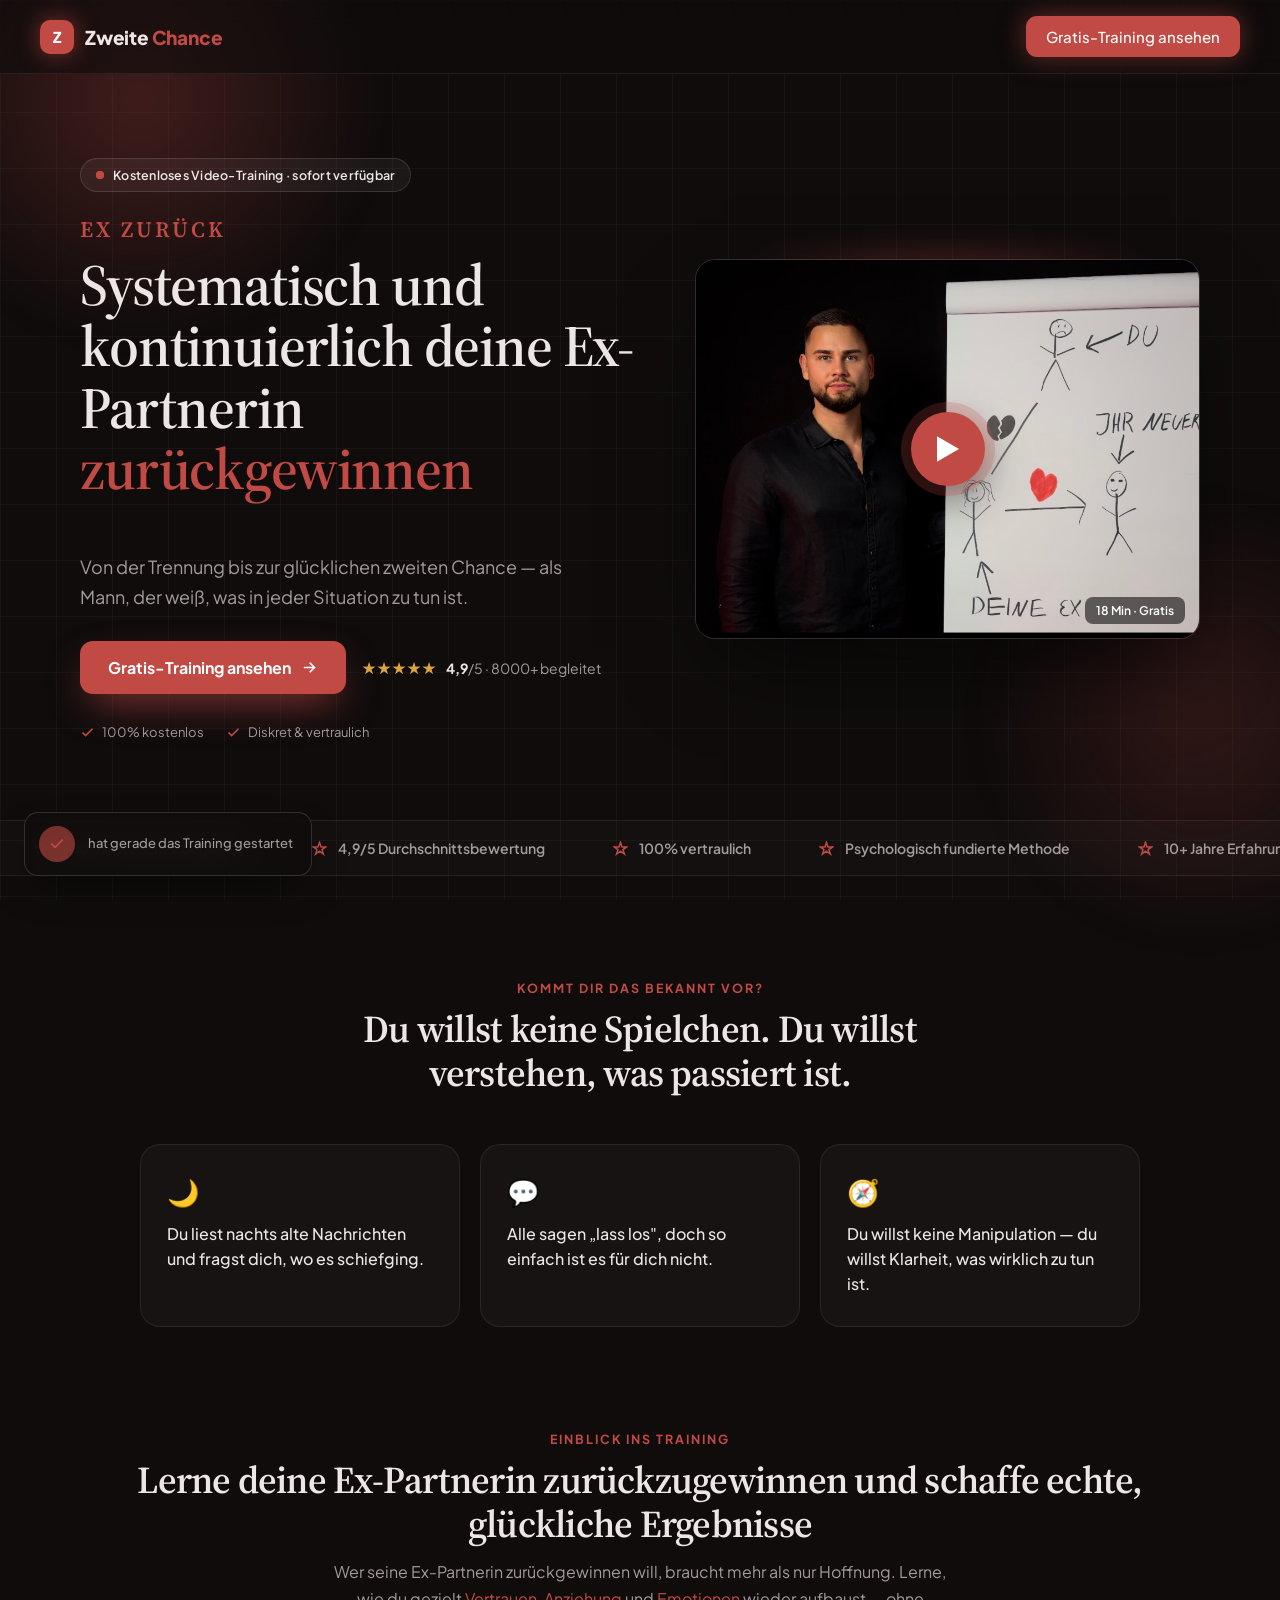
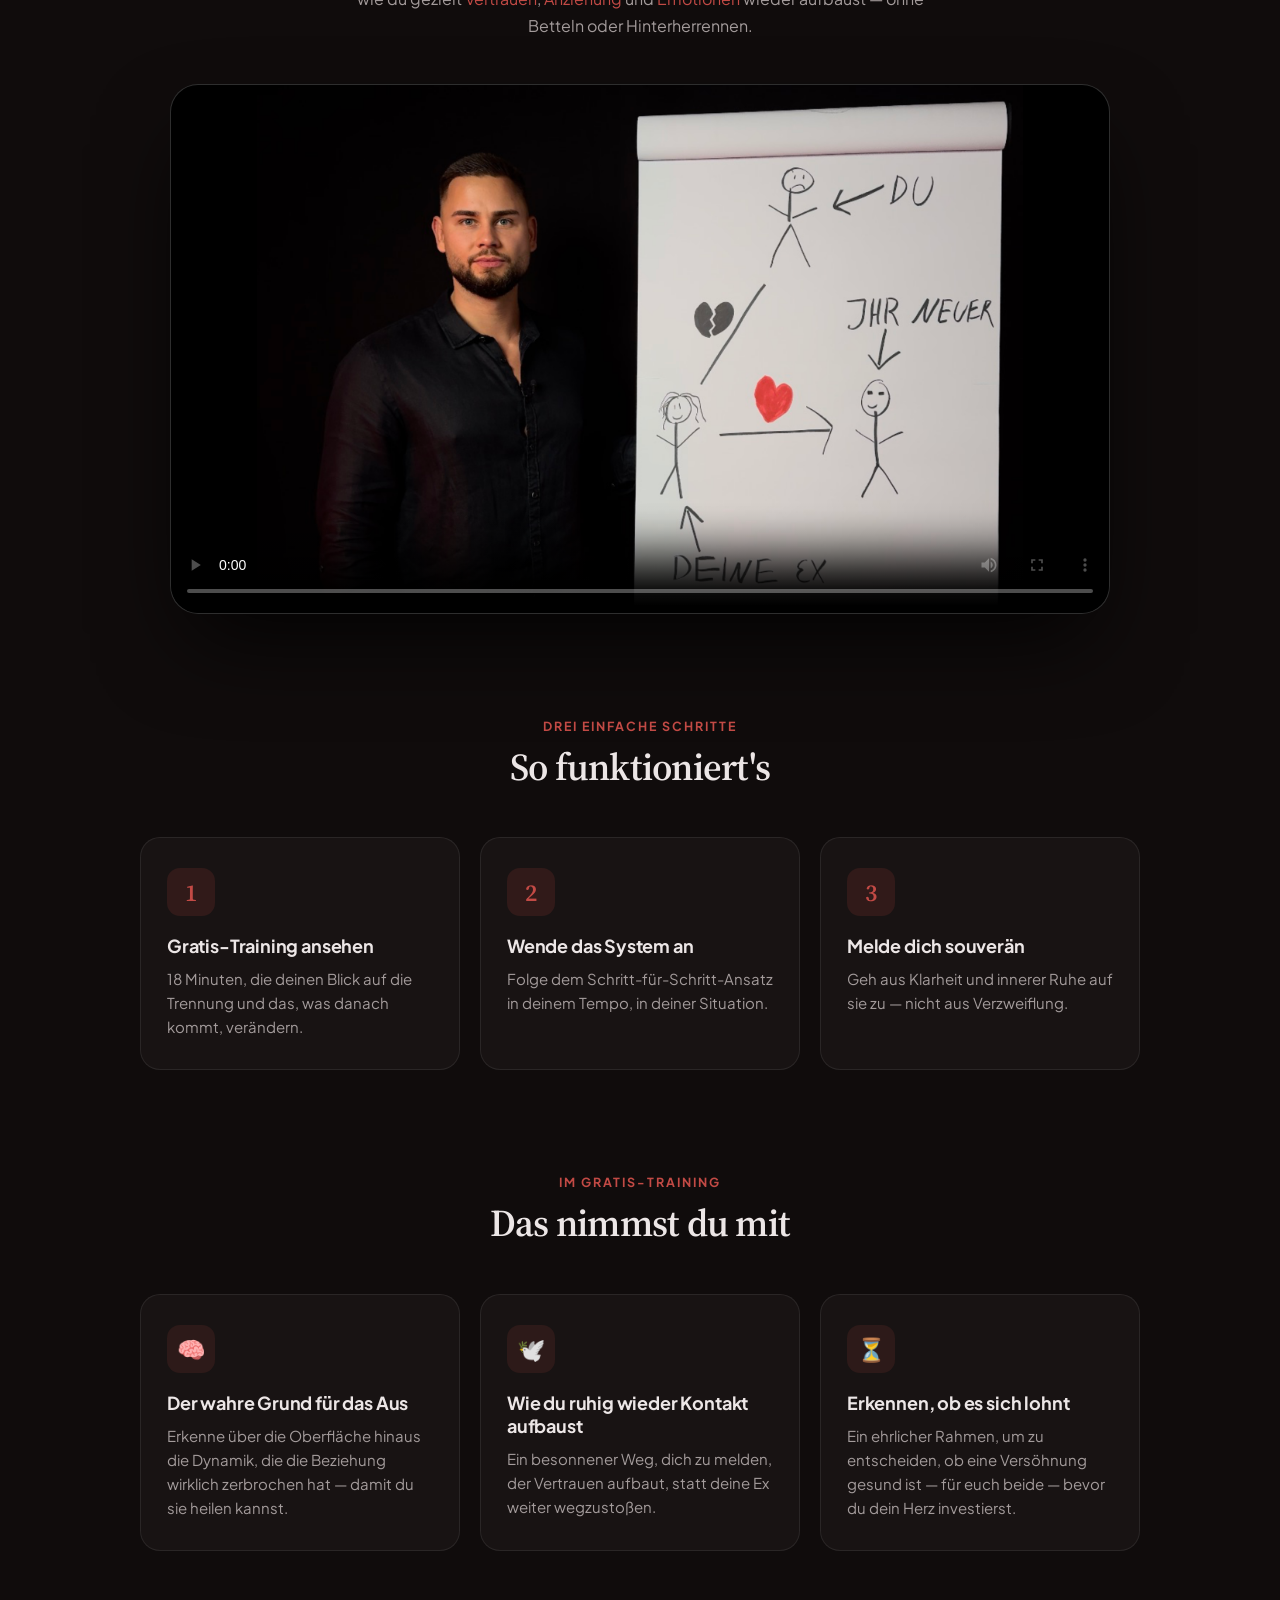
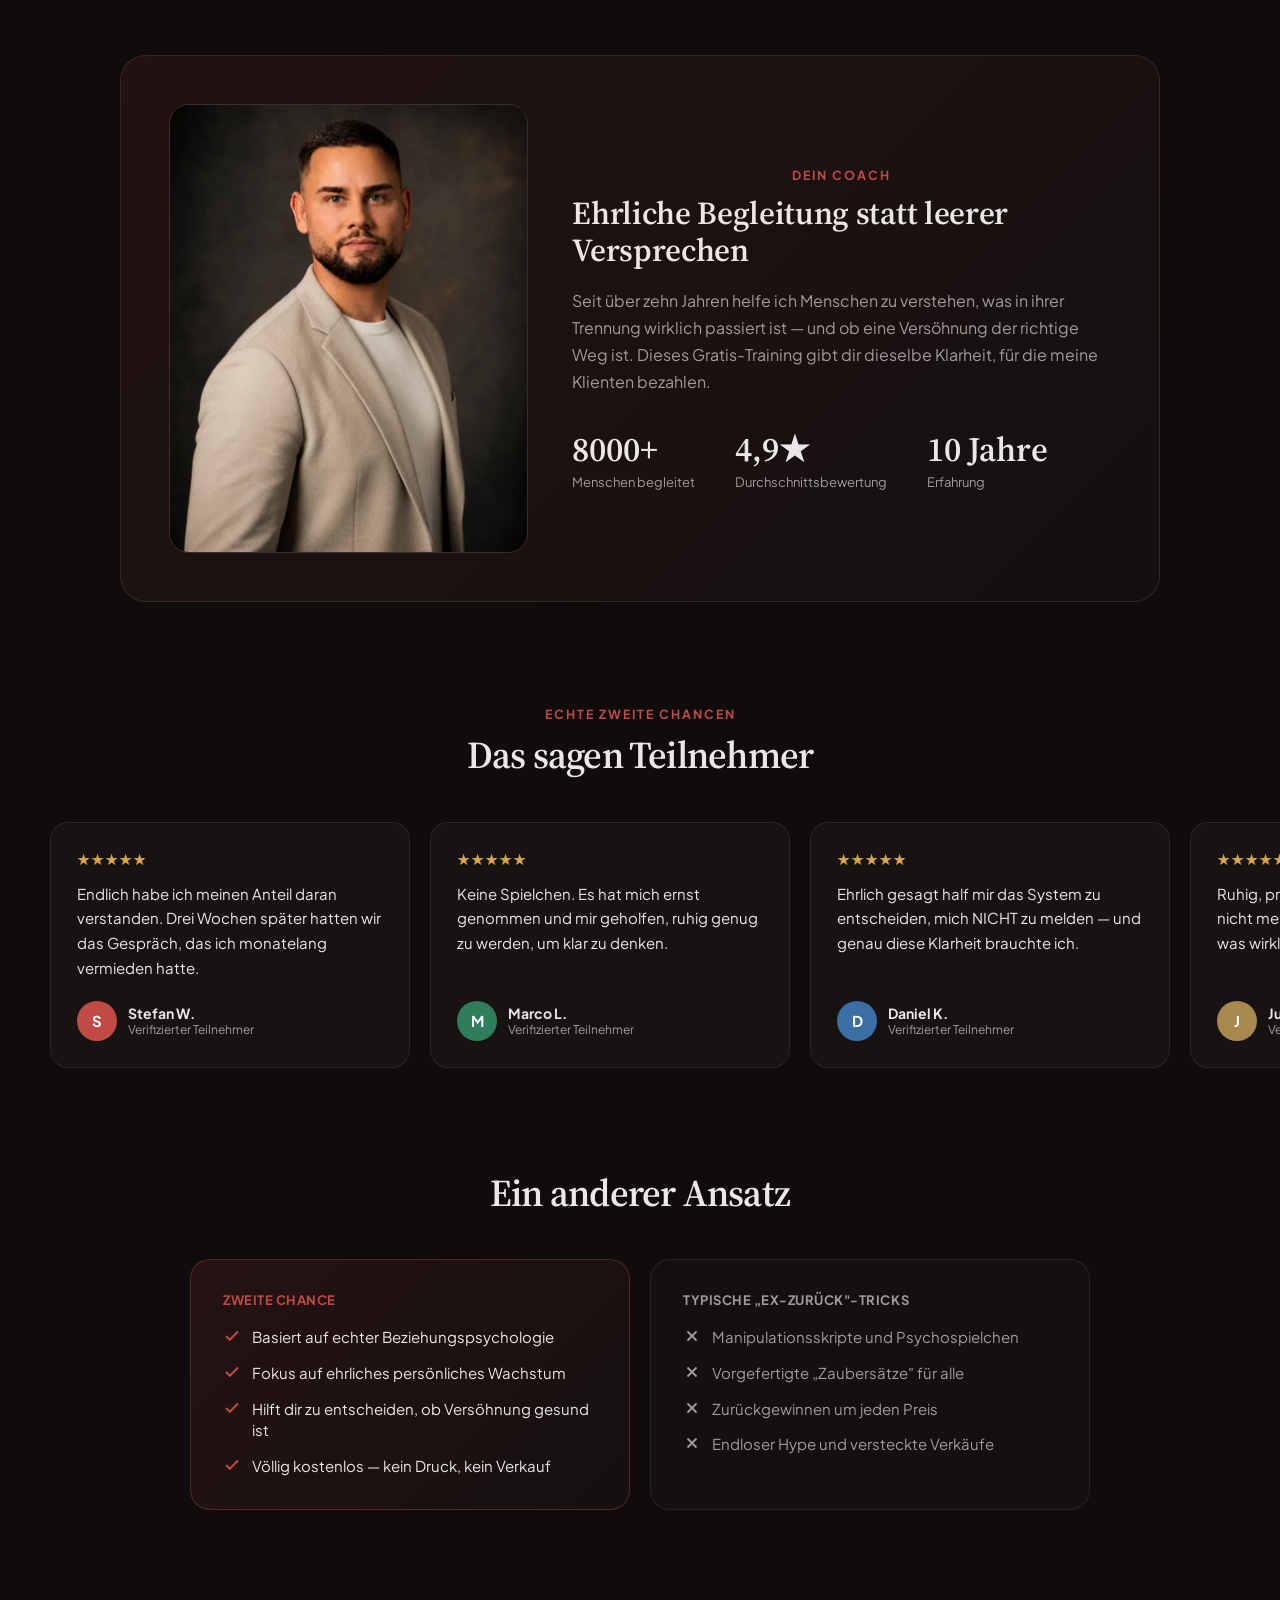
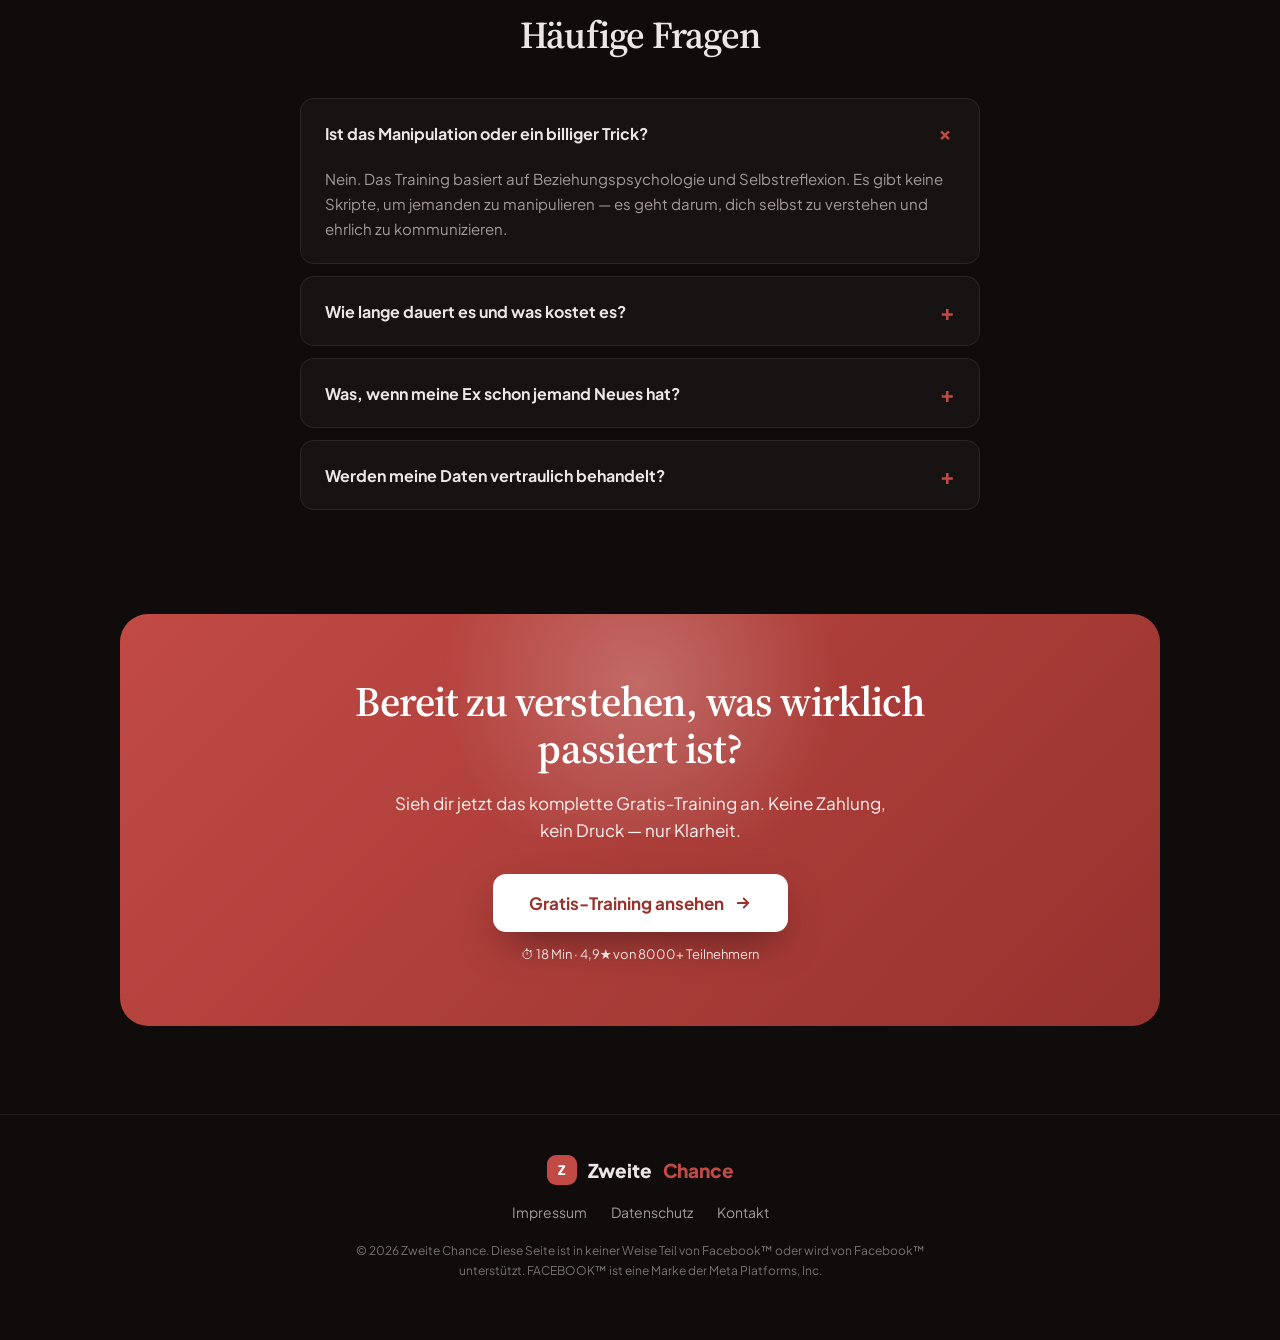
==== commit e3c44039: "Update the website" ====
--- a/index.html
+++ b/index.html
@@ -31,9 +31,6 @@
         <span>Zweite<span class="accent"> Chance</span></span>
       </a>
       <div class="nav-links">
-        <a href="#how">So funktioniert's</a>
-        <a href="#stories">Erfahrungen</a>
-        <a href="#faq">FAQ</a>
         <a href="#cta" class="btn-nav" data-scroll-cta>Gratis-Training ansehen</a>
       </div>
     </nav>
@@ -44,13 +41,14 @@
         <div class="reveal-l hero-text-top">
           <div class="badge">
             <span class="ping"><span class="ping-dot"></span><span class="ping-wave"></span></span>
-            Kostenloses Video-Training · jetzt live
-          </div>
-          <h1 class="hero-title">Gewinne zurück, was zählt — <span class="accent italic">auf die richtige Art.</span></h1>
+            Kostenloses Video-Training · sofort verfügbar
+          </div>
+          <p class="hero-eyebrow">EX ZURÜCK</p>
+          <h1 class="hero-title">Systematisch und kontinuierlich deine Ex-Partnerin <span class="accent">zurückgewinnen</span></h1>
         </div>
 
         <div class="reveal-l hero-text-bottom">
-          <p class="hero-sub">Keine Tricks, keine Manipulation. Ein ruhiger, psychologisch fundierter Weg zur Versöhnung — vermittelt von einem Coach, der über 800 Menschen zu ihrer zweiten Chance begleitet hat.</p>
+          <p class="hero-sub">Von der Trennung bis zur glücklichen zweiten Chance — als Mann, der weiß, was in jeder Situation zu tun ist.</p>
           <div class="hero-actions">
             <a href="#cta" class="btn-primary" data-scroll-cta>
               Gratis-Training ansehen
@@ -58,13 +56,12 @@
             </a>
             <div class="rating">
               <span class="stars">★★★★★</span>
-              <span class="rating-text"><b>4,8</b>/5 · 800+ begleitet</span>
+              <span class="rating-text"><b>4,9</b>/5 · 8000+ begleitet</span>
             </div>
           </div>
           <div class="hero-trust">
             <span><svg width="15" height="15" viewBox="0 0 24 24" fill="none" stroke="var(--accent)" stroke-width="2.6"><path d="M20 6L9 17l-5-5"/></svg> 100% kostenlos</span>
             <span><svg width="15" height="15" viewBox="0 0 24 24" fill="none" stroke="var(--accent)" stroke-width="2.6"><path d="M20 6L9 17l-5-5"/></svg> Diskret &amp; vertraulich</span>
-            <span><svg width="15" height="15" viewBox="0 0 24 24" fill="none" stroke="var(--accent)" stroke-width="2.6"><path d="M20 6L9 17l-5-5"/></svg> Keine Kreditkarte nötig</span>
           </div>
         </div>
 
@@ -78,10 +75,6 @@
               </button>
               <span class="video-tag">18 Min · Gratis</span>
             </div>
-            <div class="stat-float">
-              <div class="stat-float-num">92%</div>
-              <div class="stat-float-label">fühlten sich danach klarer</div>
-            </div>
           </div>
         </div>
       </div>
@@ -115,8 +108,8 @@
     <!-- VIDEO PREVIEW -->
     <section class="section wide video-preview-section" id="video-preview">
       <p class="eyebrow reveal">Einblick ins Training</p>
-      <h2 class="section-title reveal">Sieh, wie eine echte Sitzung aussieht</h2>
-      <p class="section-sub reveal">Ein echtes Gespräch zwischen Coach und Klient — Schritt für Schritt durch den Prozess, der über 800 Menschen geholfen hat.</p>
+      <h2 class="section-title reveal">Lerne deine Ex-Partnerin zurückzugewinnen und schaffe echte, glückliche Ergebnisse</h2>
+      <p class="section-sub reveal">Wer seine Ex-Partnerin zurückgewinnen will, braucht mehr als nur Hoffnung. Lerne, wie du gezielt <span class="accent">Vertrauen</span>, <span class="accent">Anziehung</span> und <span class="accent">Emotionen</span> wieder aufbaust — ohne Betteln oder Hinterherrennen.</p>
       <div class="video-preview-wrap reveal-s">
         <video id="preview-video" class="preview-video" controls preload="metadata" poster="assets/images/video-thumbnail.jpg">
           <source src="assets/videos/video.mp4" type="video/mp4">
@@ -179,8 +172,8 @@
           <h2 class="coach-title">Ehrliche Begleitung statt leerer Versprechen</h2>
           <p class="coach-body">Seit über zehn Jahren helfe ich Menschen zu verstehen, was in ihrer Trennung wirklich passiert ist — und ob eine Versöhnung der richtige Weg ist. Dieses Gratis-Training gibt dir dieselbe Klarheit, für die meine Klienten bezahlen.</p>
           <div class="coach-stats">
-            <div><div class="stat-num">800+</div><div class="stat-label">Menschen begleitet</div></div>
-            <div><div class="stat-num">4,8★</div><div class="stat-label">Durchschnittsbewertung</div></div>
+            <div><div class="stat-num">8000+</div><div class="stat-label">Menschen begleitet</div></div>
+            <div><div class="stat-num">4,9★</div><div class="stat-label">Durchschnittsbewertung</div></div>
             <div><div class="stat-num">10 Jahre</div><div class="stat-label">Erfahrung</div></div>
           </div>
         </div>
@@ -235,7 +228,7 @@
           Gratis-Training ansehen
           <svg width="18" height="18" viewBox="0 0 24 24" fill="none" stroke="currentColor" stroke-width="2.4" stroke-linecap="round"><path d="M5 12h14M13 6l6 6-6 6"/></svg>
         </a>
-        <p class="cta-note">⏱ 18 Min · 4,8★ von 800+ Teilnehmern</p>
+        <p class="cta-note">⏱ 18 Min · 4,9★ von 8000+ Teilnehmern</p>
       </div>
     </section>
 
@@ -267,6 +260,45 @@
     </div>
   </div>
 
+  <!-- REGISTRATION MODAL (fires when video ends) -->
+  <div class="modal-overlay" id="reg-modal" style="display:none">
+    <div class="modal-wrap">
+      <div class="modal-glow"></div>
+      <div class="modal-card">
+        <button class="modal-close" id="modal-close" aria-label="Schließen">
+          <svg width="14" height="14" viewBox="0 0 24 24" fill="none" stroke="currentColor" stroke-width="2.6" stroke-linecap="round"><path d="M18 6L6 18M6 6l12 12"/></svg>
+        </button>
+        <div id="modal-inner">
+          <div class="modal-badge">
+            <span class="ping"><span class="ping-dot"></span><span class="ping-wave"></span></span>
+            Kostenloses Erstgespräch sichern
+          </div>
+          <h2 class="modal-title">Bereit für <span class="accent italic">deine zweite Chance?</span></h2>
+          <p class="modal-sub">Trag dich jetzt ein — wir melden uns persönlich zurück, diskret und ohne Druck.</p>
+          <form class="modal-form" id="modal-form" novalidate>
+            <div class="field">
+              <label for="mf-email">E-Mail-Adresse</label>
+              <input type="email" id="mf-email" name="email" placeholder="deine@email.de" required>
+            </div>
+            <div class="field">
+              <label for="mf-phone">Telefon <span class="modal-optional">(optional)</span></label>
+              <input type="tel" id="mf-phone" name="phone" placeholder="+49 ...">
+            </div>
+            <p class="form-status" id="mf-status" role="status"></p>
+            <button type="submit" class="btn-primary form-submit" style="border:none;cursor:pointer;margin-top:4px">
+              Kostenlosen Platz sichern
+              <svg width="17" height="17" viewBox="0 0 24 24" fill="none" stroke="#fff" stroke-width="2.4" stroke-linecap="round"><path d="M5 12h14M13 6l6 6-6 6"/></svg>
+            </button>
+          </form>
+          <p class="modal-trust">
+            <svg width="12" height="12" viewBox="0 0 24 24" fill="none" stroke="currentColor" stroke-width="2.4"><path d="M12 2l8 4v6c0 5-3.4 8.5-8 10-4.6-1.5-8-5-8-10V6z"/><path d="M9 12l2 2 4-4"/></svg>
+            100% vertraulich &nbsp;·&nbsp; Kein Spam &nbsp;·&nbsp; Jederzeit abmeldbar
+          </p>
+        </div>
+      </div>
+    </div>
+  </div>
+
   <script src="assets/js/script.js"></script>
 </body>
 </html>
--- a/assets/css/styles.css
+++ b/assets/css/styles.css
@@ -112,7 +112,8 @@
 .ping { position:relative; display:inline-flex; width:8px; height:8px; }
 .ping-dot, .ping-wave { position:absolute; inset:0; border-radius:50%; background:var(--accent); }
 .ping-wave { animation:scPing 2s ease-out infinite; }
-.hero-title { font-family:'Source Serif 4', serif; font-weight:600; font-size:58px; line-height:1.06; letter-spacing:-0.02em; margin-top:22px; }
+.hero-eyebrow { font-family:'Source Serif 4', serif; font-weight:600; font-size:22px; letter-spacing:0.14em; text-transform:uppercase; color:var(--accent); margin-top:22px; }
+.hero-title { font-family:'Source Serif 4', serif; font-weight:600; font-size:58px; line-height:1.06; letter-spacing:-0.02em; margin-top:10px; }
 .hero-sub { font-size:18px; line-height:1.65; color:var(--muted); max-width:520px; margin-top:20px; }
 .hero-actions { display:flex; align-items:center; gap:16px; margin-top:30px; flex-wrap:wrap; }
 .rating { display:flex; align-items:center; gap:9px; }
@@ -134,7 +135,7 @@
   box-shadow:0 40px 90px -30px rgba(0,0,0,0.8);
 }
 .video-inner {
-  position:relative; aspect-ratio:4/3;
+  position:relative; aspect-ratio:4/3; border-radius:19px;
   display:flex; align-items:center; justify-content:center;
   background:linear-gradient(135deg,#262026,#16121a);
   overflow:hidden;
@@ -172,7 +173,7 @@
 }
 .video-preview-wrap {
   max-width:940px; margin:44px auto 0;
-  border-radius:18px; overflow:hidden;
+  border-radius:28px; overflow:hidden;
   border:1px solid rgba(var(--line),0.18);
   box-shadow:0 40px 90px -20px rgba(0,0,0,0.85);
   background:#000;
@@ -181,7 +182,7 @@
 .preview-video {
   width:100%; display:block;
   aspect-ratio:16/9;
-  border-radius:18px;
+  border-radius:28px;
 }
 
 /* ---------- Placeholders ---------- */
@@ -455,3 +456,95 @@
   *, *::before, *::after { animation-duration:.001ms !important; animation-iteration-count:1 !important; }
   .reveal, .reveal-l, .reveal-r, .reveal-s { opacity:1; }
 }
+
+/* ---------- Registration Modal ---------- */
+.modal-overlay {
+  position:fixed; inset:0; z-index:200;
+  background:rgba(0,0,0,0.72);
+  backdrop-filter:blur(14px) saturate(0.6);
+  display:flex; align-items:center; justify-content:center;
+  padding:20px;
+  opacity:0; pointer-events:none;
+  transition:opacity .35s cubic-bezier(.4,0,.2,1);
+}
+.modal-overlay.open { opacity:1; pointer-events:all; }
+.modal-overlay.open .modal-wrap { animation:scModalIn .42s cubic-bezier(.34,1.22,.64,1) both; }
+.modal-wrap { position:relative; width:100%; max-width:480px; }
+.modal-glow {
+  position:absolute; inset:-20px; border-radius:32px;
+  background:radial-gradient(ellipse 80% 70% at 50% 20%, rgba(var(--accentRgb),0.42), transparent 70%);
+  filter:blur(18px); animation:scGlow 4s ease-in-out infinite; pointer-events:none;
+}
+.modal-card {
+  position:relative;
+  background:linear-gradient(160deg, rgba(var(--bgRgb),.97) 0%, rgba(var(--bgRgb),.94) 100%);
+  border:1px solid rgba(var(--line),0.18);
+  border-radius:26px; padding:44px 40px;
+  box-shadow:0 60px 120px -30px rgba(0,0,0,0.9), inset 0 0 0 1px rgba(var(--accentRgb),0.12);
+  overflow:hidden;
+}
+.modal-card::before {
+  content:""; position:absolute; inset:0; pointer-events:none;
+  background:linear-gradient(rgba(var(--line),0.038) 1px, transparent 1px),
+             linear-gradient(90deg, rgba(var(--line),0.038) 1px, transparent 1px);
+  background-size:34px 34px;
+  mask-image:radial-gradient(ellipse 90% 55% at 50% 0%, #000 30%, transparent 100%);
+  opacity:0.65;
+}
+.modal-card::after {
+  content:""; position:absolute; left:0; right:0; height:1px;
+  background:linear-gradient(90deg, transparent 5%, rgba(var(--accentRgb),0.55) 50%, transparent 95%);
+  animation:scScanLine 4.5s ease-in-out infinite;
+  pointer-events:none;
+}
+.modal-card > * { position:relative; }
+.modal-close {
+  position:absolute; top:16px; right:16px; z-index:1;
+  background:rgba(var(--line),0.06); border:1px solid rgba(var(--line),0.10);
+  border-radius:10px; width:36px; height:36px; cursor:pointer; color:var(--muted);
+  display:flex; align-items:center; justify-content:center;
+  transition:color .2s, background .2s;
+}
+.modal-close:hover { color:var(--text); background:rgba(var(--line),0.13); }
+.modal-badge {
+  display:inline-flex; align-items:center; gap:9px;
+  background:rgba(var(--line),0.05); border:1px solid rgba(var(--line),0.12);
+  padding:7px 14px; border-radius:999px;
+  font-size:12px; font-weight:600; letter-spacing:0.02em; color:var(--text);
+  margin-bottom:18px;
+}
+.modal-title {
+  font-family:'Source Serif 4', serif; font-weight:600; font-size:30px;
+  letter-spacing:-0.02em; line-height:1.15; margin-bottom:10px;
+}
+.modal-sub { font-size:14.5px; color:var(--muted); line-height:1.6; margin-bottom:26px; }
+.modal-optional { font-weight:400; text-transform:none; letter-spacing:0; font-size:11.5px; }
+.modal-trust {
+  display:flex; align-items:center; justify-content:center; gap:7px;
+  font-size:12px; color:var(--muted); margin-top:16px; opacity:0.72; line-height:1.5;
+}
+.modal-success { text-align:center; padding:16px 0 8px; }
+.modal-success-icon {
+  width:62px; height:62px; border-radius:50%;
+  background:rgba(var(--accentRgb),0.14); border:1px solid rgba(var(--accentRgb),0.32);
+  display:flex; align-items:center; justify-content:center; margin:0 auto 22px;
+}
+.modal-success-title {
+  font-family:'Source Serif 4', serif; font-size:26px; font-weight:600;
+  letter-spacing:-0.01em; margin-bottom:10px;
+}
+.modal-success-sub { font-size:15px; color:var(--muted); line-height:1.65; margin-bottom:0; }
+@keyframes scModalIn {
+  from { opacity:0; transform:scale(.93) translateY(20px); }
+  to   { opacity:1; transform:none; }
+}
+@keyframes scScanLine {
+  0%   { top:0;    opacity:0; }
+  6%   { opacity:1; }
+  88%  { opacity:0.45; }
+  100% { top:100%; opacity:0; }
+}
+@media (max-width:520px) {
+  .modal-card   { padding:32px 22px; border-radius:20px; }
+  .modal-title  { font-size:24px; }
+}
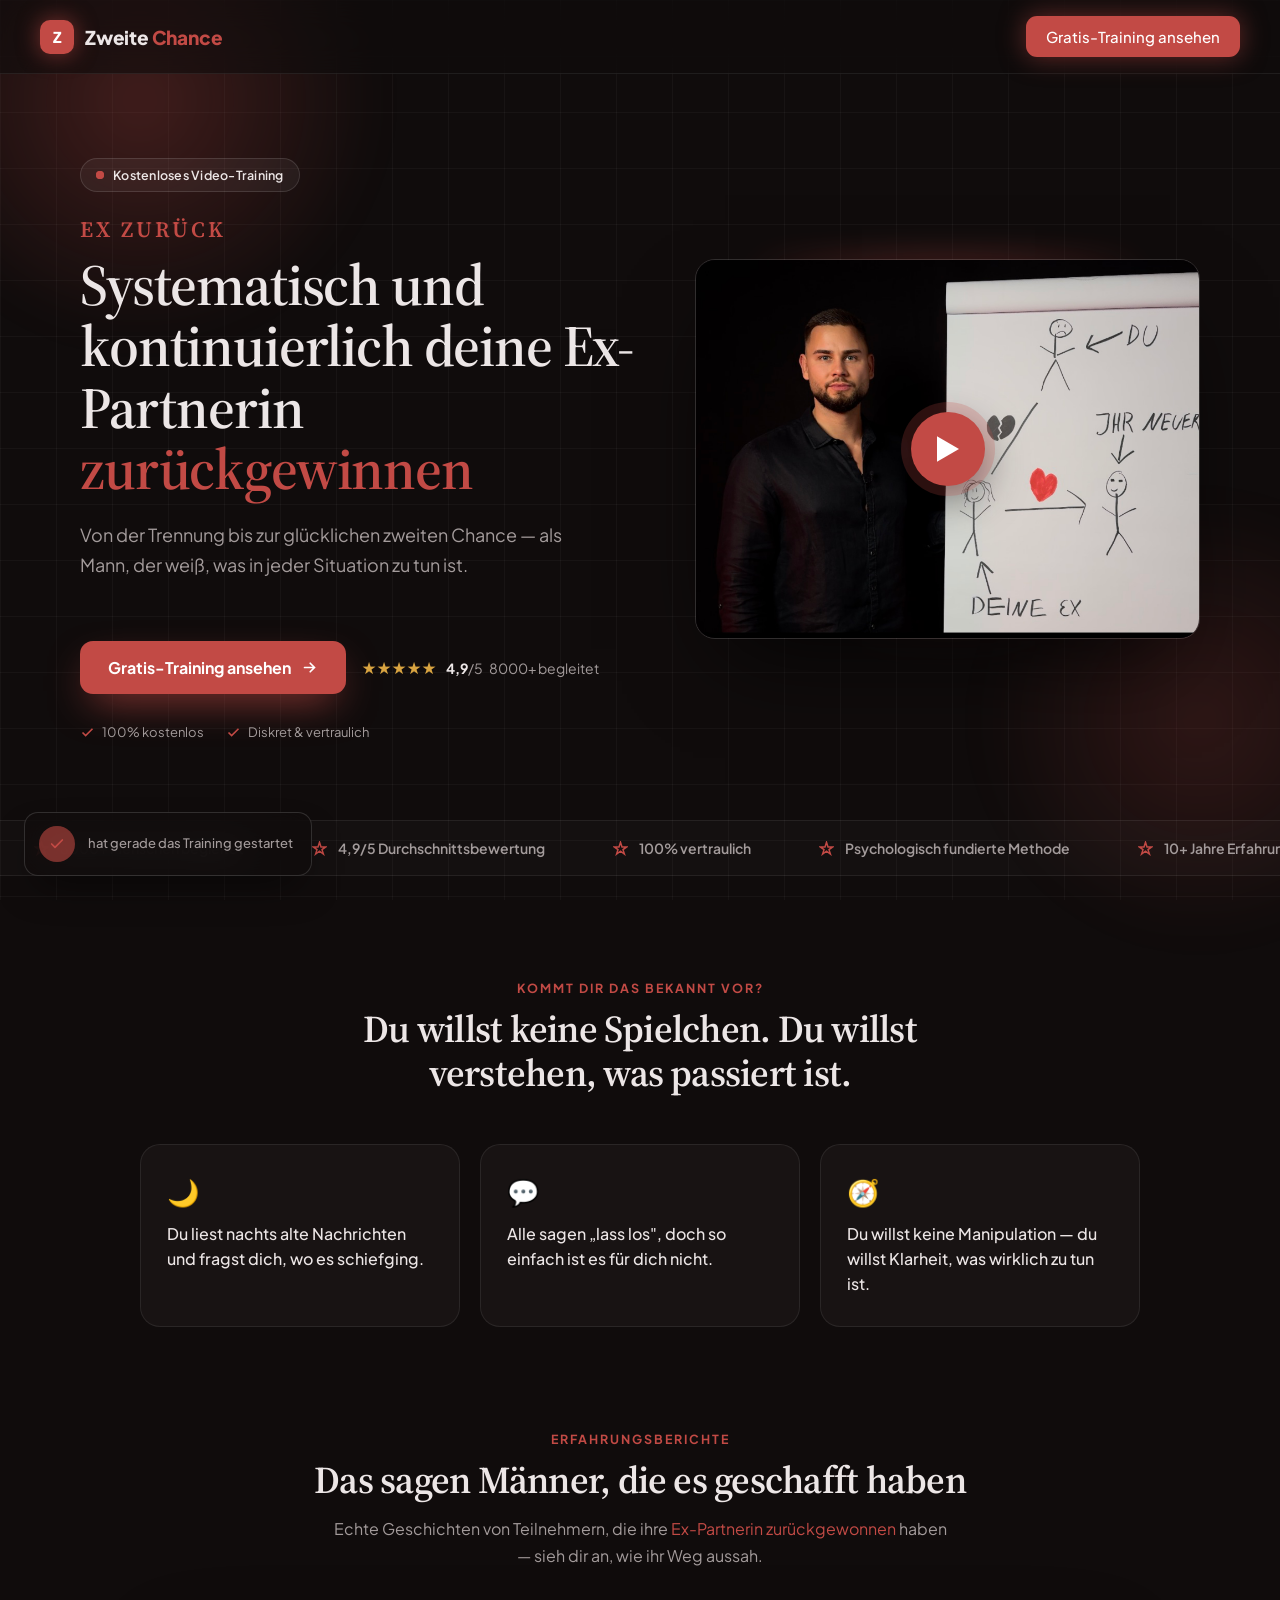
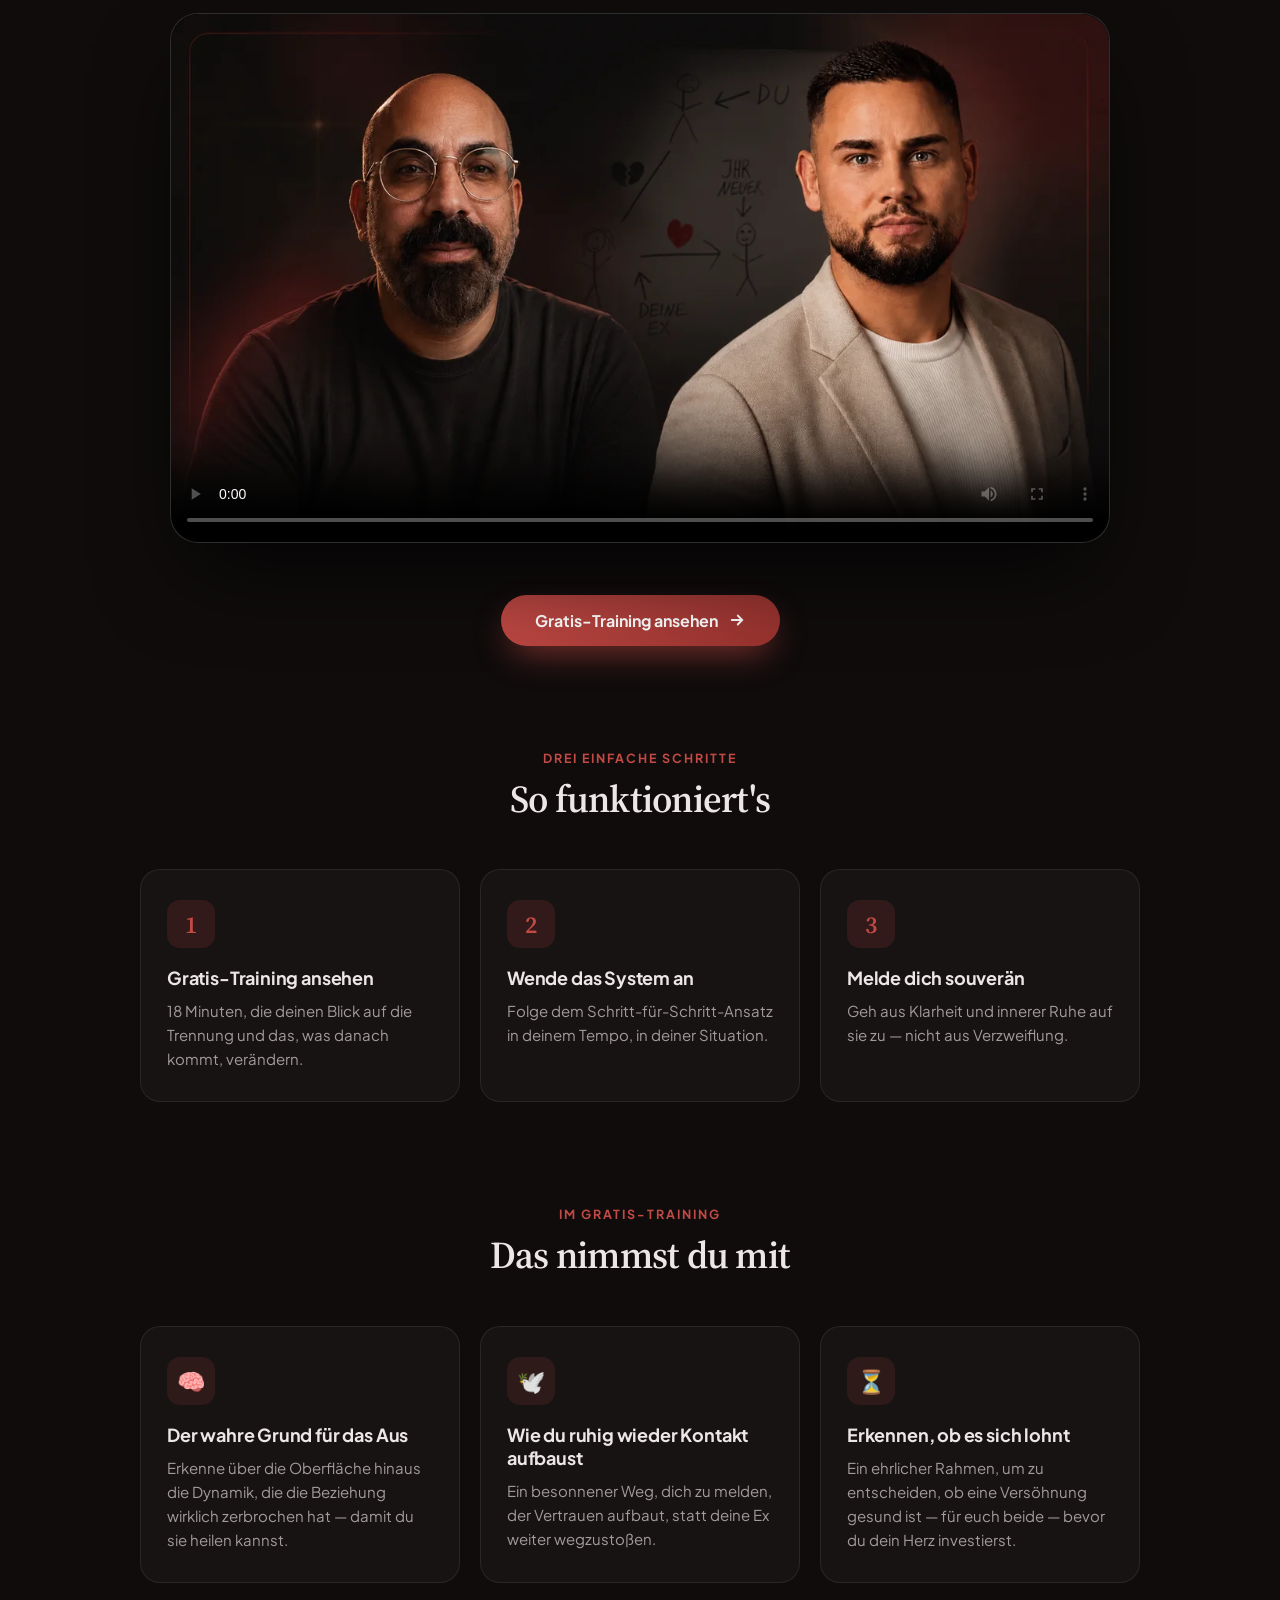
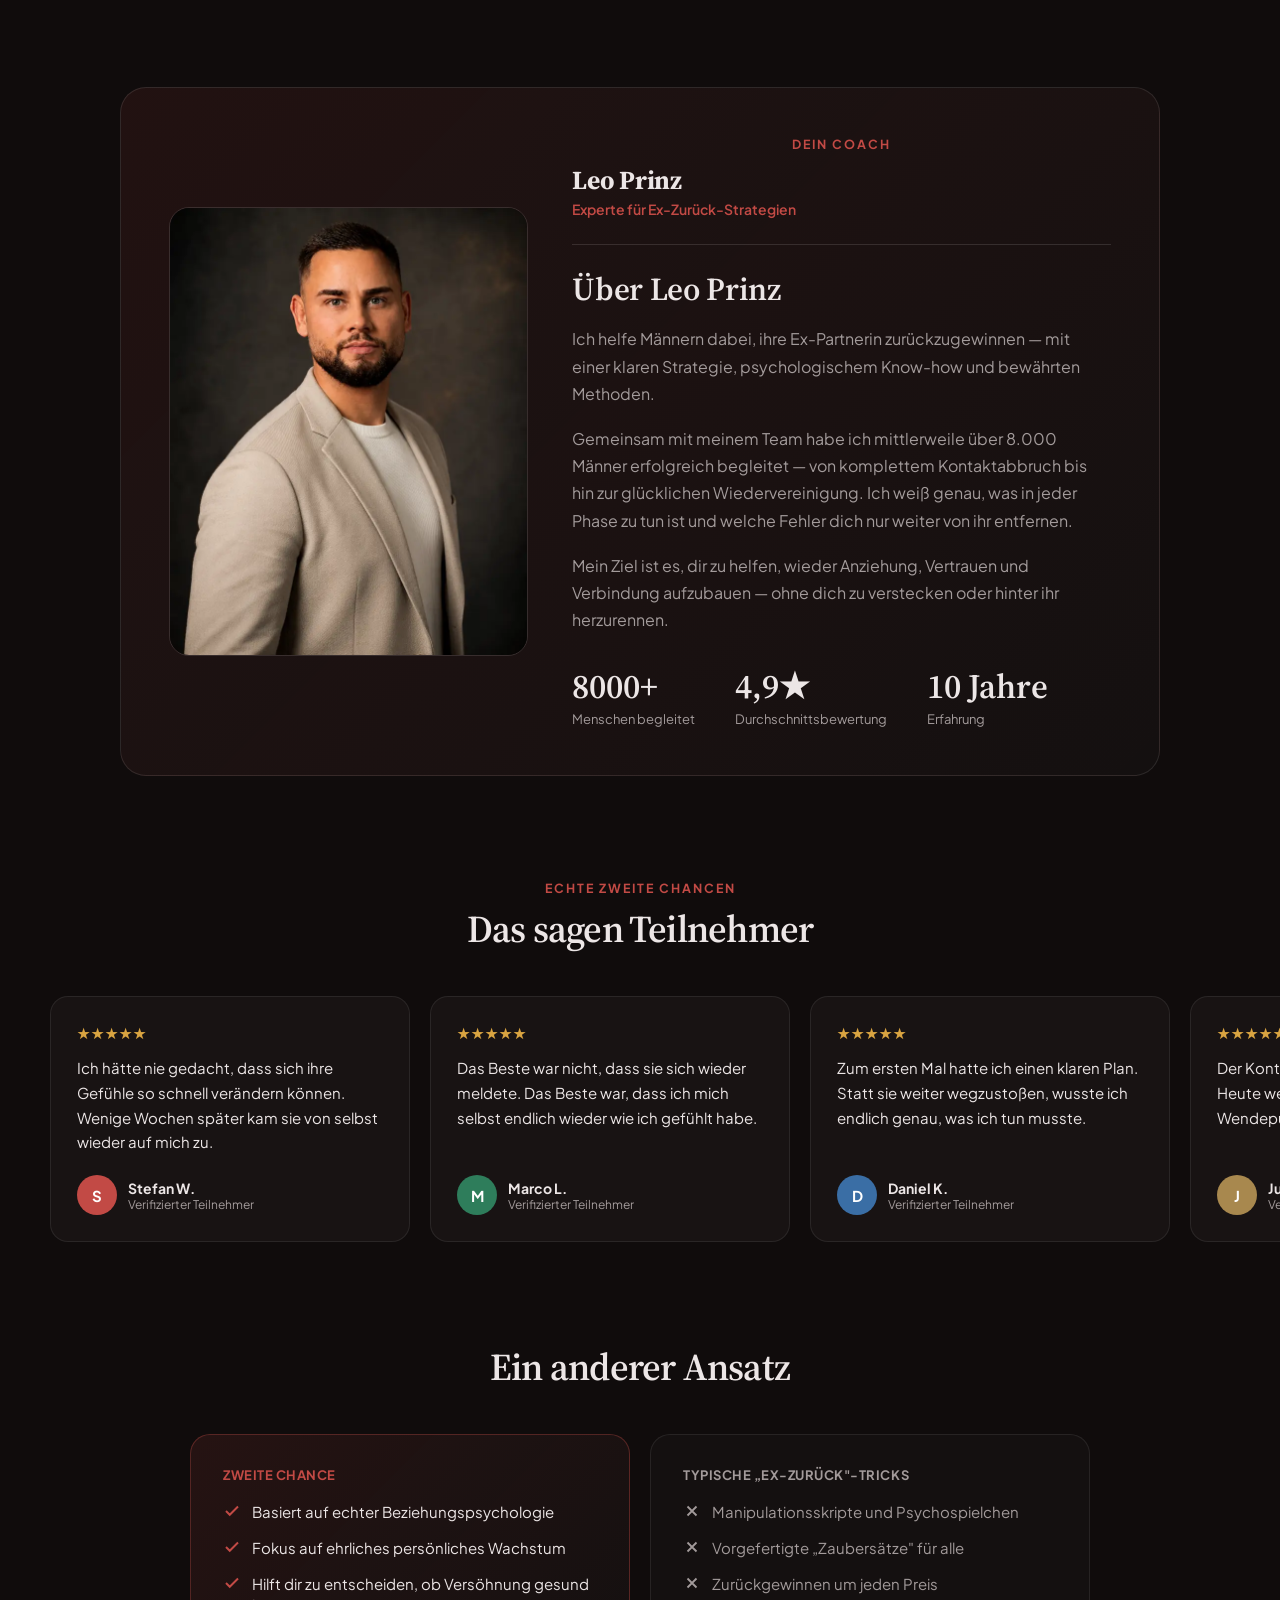
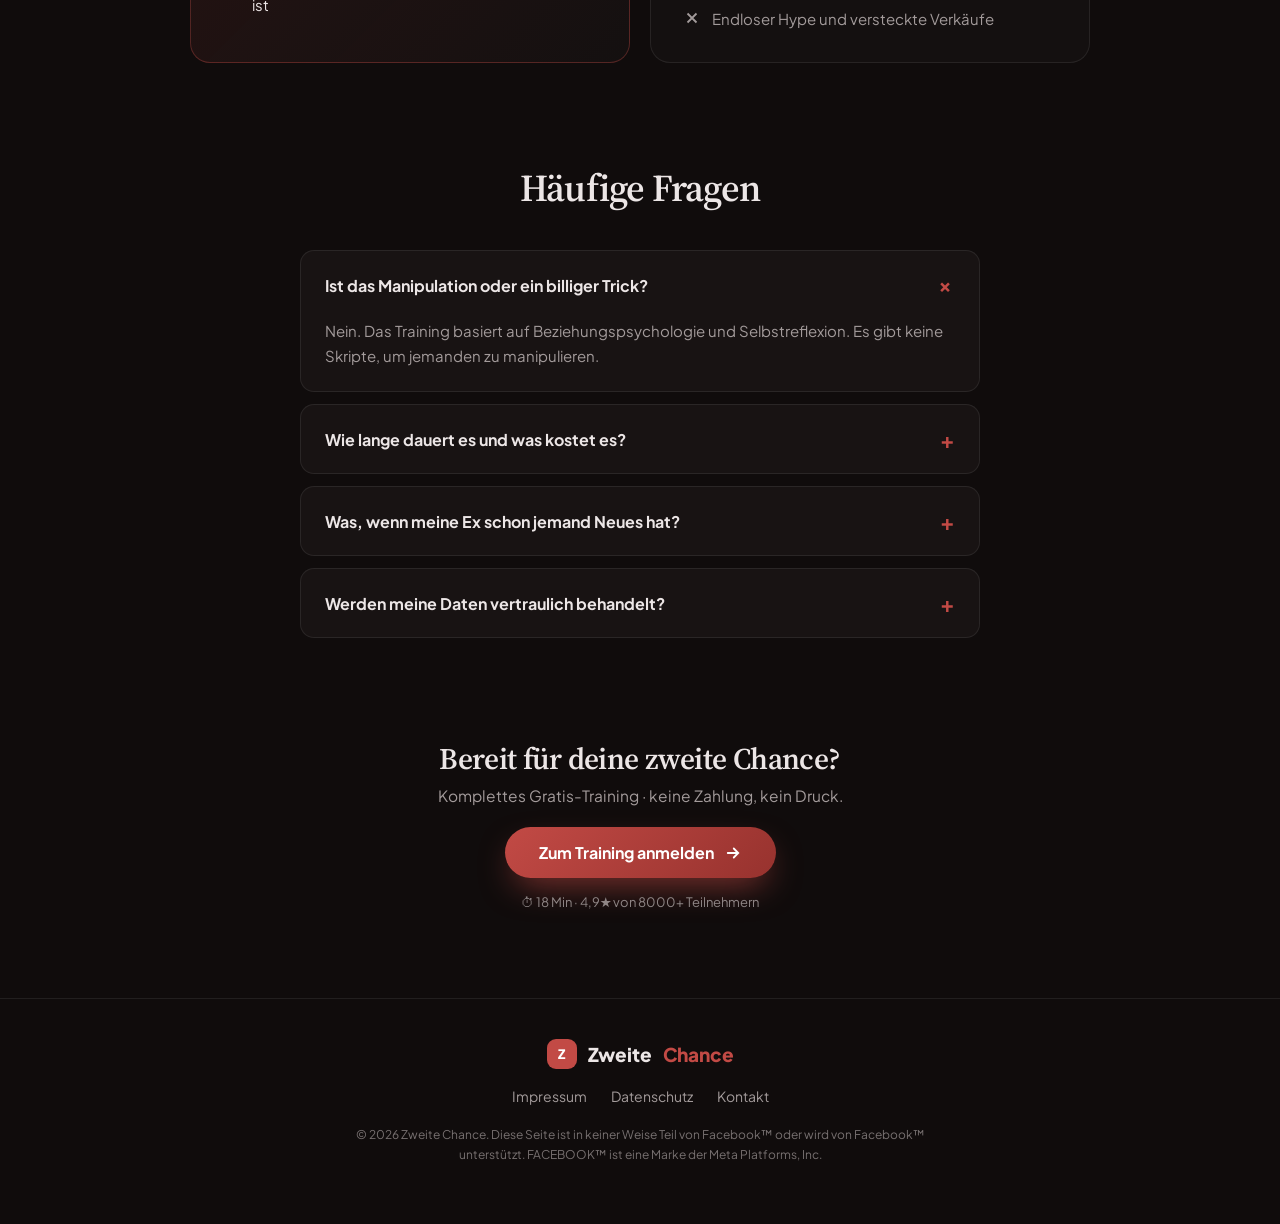
==== commit f1f05a25: "Update the website" ====
--- a/index.html
+++ b/index.html
@@ -41,14 +41,14 @@
         <div class="reveal-l hero-text-top">
           <div class="badge">
             <span class="ping"><span class="ping-dot"></span><span class="ping-wave"></span></span>
-            Kostenloses Video-Training · sofort verfügbar
+            Kostenloses Video-Training
           </div>
           <p class="hero-eyebrow">EX ZURÜCK</p>
           <h1 class="hero-title">Systematisch und kontinuierlich deine Ex-Partnerin <span class="accent">zurückgewinnen</span></h1>
+          <p class="hero-sub">Von der Trennung bis zur glücklichen zweiten Chance — als Mann, der weiß, was in jeder Situation zu tun ist.</p>
         </div>
 
         <div class="reveal-l hero-text-bottom">
-          <p class="hero-sub">Von der Trennung bis zur glücklichen zweiten Chance — als Mann, der weiß, was in jeder Situation zu tun ist.</p>
           <div class="hero-actions">
             <a href="#cta" class="btn-primary" data-scroll-cta>
               Gratis-Training ansehen
@@ -56,7 +56,7 @@
             </a>
             <div class="rating">
               <span class="stars">★★★★★</span>
-              <span class="rating-text"><b>4,9</b>/5 · 8000+ begleitet</span>
+              <span class="rating-text"><b>4,9</b>/5&nbsp;&nbsp;&nbsp;8000+ begleitet</span>
             </div>
           </div>
           <div class="hero-trust">
@@ -70,10 +70,10 @@
           <div class="video-frame">
             <div class="video-inner">
               <img class="video-poster" src="assets/images/video-thumbnail.jpg" alt="Video-Vorschau" style="object-fit:cover;width:100%;height:100%;">
-              <button class="play-btn" data-scroll-video aria-label="Video abspielen">
+              <a class="video-cover-link" href="training.html" aria-label="Training ansehen" style="position:absolute;inset:0;z-index:1"></a>
+              <a class="play-btn" href="training.html" aria-label="Training ansehen" style="z-index:2">
                 <svg width="22" height="26" viewBox="0 0 13 15" fill="#fff"><path d="M0 0l13 7.5L0 15z"/></svg>
-              </button>
-              <span class="video-tag">18 Min · Gratis</span>
+              </a>
             </div>
           </div>
         </div>
@@ -107,13 +107,19 @@
 
     <!-- VIDEO PREVIEW -->
     <section class="section wide video-preview-section" id="video-preview">
-      <p class="eyebrow reveal">Einblick ins Training</p>
-      <h2 class="section-title reveal">Lerne deine Ex-Partnerin zurückzugewinnen und schaffe echte, glückliche Ergebnisse</h2>
-      <p class="section-sub reveal">Wer seine Ex-Partnerin zurückgewinnen will, braucht mehr als nur Hoffnung. Lerne, wie du gezielt <span class="accent">Vertrauen</span>, <span class="accent">Anziehung</span> und <span class="accent">Emotionen</span> wieder aufbaust — ohne Betteln oder Hinterherrennen.</p>
+      <p class="eyebrow reveal">Erfahrungsberichte</p>
+      <h2 class="section-title reveal">Das sagen Männer, die es geschafft haben</h2>
+      <p class="section-sub reveal">Echte Geschichten von Teilnehmern, die ihre <span class="accent">Ex-Partnerin zurückgewonnen</span> haben — sieh dir an, wie ihr Weg aussah.</p>
       <div class="video-preview-wrap reveal-s">
-        <video id="preview-video" class="preview-video" controls preload="metadata" poster="assets/images/video-thumbnail.jpg">
-          <source src="assets/videos/video.mp4" type="video/mp4">
+        <video class="preview-video" controls preload="metadata" poster="assets/images/testimonial-v-1-thumbnail.webp">
+          <source src="assets/videos/t-video-1.mp4" type="video/mp4">
         </video>
+      </div>
+      <div style="text-align:center;margin-top:30px">
+        <a href="training.html" class="btn-pill">
+          Gratis-Training ansehen
+          <svg width="18" height="18" viewBox="0 0 24 24" fill="none" stroke="currentColor" stroke-width="2.4" stroke-linecap="round"><path d="M5 12h14M13 6l6 6-6 6"/></svg>
+        </a>
       </div>
     </section>
 
@@ -169,8 +175,12 @@
         <img class="coach-photo" src="assets/images/portfolio_image.webp" alt="Dein Coach">
         <div>
           <p class="eyebrow">Dein Coach</p>
-          <h2 class="coach-title">Ehrliche Begleitung statt leerer Versprechen</h2>
-          <p class="coach-body">Seit über zehn Jahren helfe ich Menschen zu verstehen, was in ihrer Trennung wirklich passiert ist — und ob eine Versöhnung der richtige Weg ist. Dieses Gratis-Training gibt dir dieselbe Klarheit, für die meine Klienten bezahlen.</p>
+          <p class="coach-name">Leo Prinz</p>
+          <p class="coach-role">Experte für Ex-Zurück-Strategien</p>
+          <h2 class="coach-title">Über Leo Prinz</h2>
+          <p class="coach-body">Ich helfe Männern dabei, ihre Ex-Partnerin zurückzugewinnen — mit einer klaren Strategie, psychologischem Know-how und bewährten Methoden.</p>
+          <p class="coach-body">Gemeinsam mit meinem Team habe ich mittlerweile über 8.000 Männer erfolgreich begleitet — von komplettem Kontaktabbruch bis hin zur glücklichen Wiedervereinigung. Ich weiß genau, was in jeder Phase zu tun ist und welche Fehler dich nur weiter von ihr entfernen.</p>
+          <p class="coach-body">Mein Ziel ist es, dir zu helfen, wieder Anziehung, Vertrauen und Verbindung aufzubauen — ohne dich zu verstecken oder hinter ihr herzurennen.</p>
           <div class="coach-stats">
             <div><div class="stat-num">8000+</div><div class="stat-label">Menschen begleitet</div></div>
             <div><div class="stat-num">4,9★</div><div class="stat-label">Durchschnittsbewertung</div></div>
@@ -197,7 +207,6 @@
             <div class="diff-item"><svg width="18" height="18" viewBox="0 0 24 24" fill="none" stroke="var(--accent)" stroke-width="2.6"><path d="M20 6L9 17l-5-5"/></svg> Basiert auf echter Beziehungspsychologie</div>
             <div class="diff-item"><svg width="18" height="18" viewBox="0 0 24 24" fill="none" stroke="var(--accent)" stroke-width="2.6"><path d="M20 6L9 17l-5-5"/></svg> Fokus auf ehrliches persönliches Wachstum</div>
             <div class="diff-item"><svg width="18" height="18" viewBox="0 0 24 24" fill="none" stroke="var(--accent)" stroke-width="2.6"><path d="M20 6L9 17l-5-5"/></svg> Hilft dir zu entscheiden, ob Versöhnung gesund ist</div>
-            <div class="diff-item"><svg width="18" height="18" viewBox="0 0 24 24" fill="none" stroke="var(--accent)" stroke-width="2.6"><path d="M20 6L9 17l-5-5"/></svg> Völlig kostenlos — kein Druck, kein Verkauf</div>
           </div>
         </div>
         <div class="diff-bad reveal-r">
@@ -219,17 +228,14 @@
     </section>
 
     <!-- FINAL CTA -->
-    <section class="section wide" id="cta">
-      <div class="cta reveal-s">
-        <div class="cta-glow"></div>
-        <h2 class="cta-title">Bereit zu verstehen, was wirklich passiert ist?</h2>
-        <p class="cta-sub">Sieh dir jetzt das komplette Gratis-Training an. Keine Zahlung, kein Druck — nur Klarheit.</p>
-        <a href="#cta" class="btn-light">
-          Gratis-Training ansehen
-          <svg width="18" height="18" viewBox="0 0 24 24" fill="none" stroke="currentColor" stroke-width="2.4" stroke-linecap="round"><path d="M5 12h14M13 6l6 6-6 6"/></svg>
-        </a>
-        <p class="cta-note">⏱ 18 Min · 4,9★ von 8000+ Teilnehmern</p>
-      </div>
+    <section class="section wide cta-mini" id="cta">
+      <h2 class="cta-mini-title">Bereit für deine zweite Chance?</h2>
+      <p class="cta-mini-sub">Komplettes Gratis-Training · keine Zahlung, kein Druck.</p>
+      <a href="training.html" class="btn-pill">
+        Zum Training anmelden
+        <svg width="18" height="18" viewBox="0 0 24 24" fill="none" stroke="currentColor" stroke-width="2.4" stroke-linecap="round"><path d="M5 12h14M13 6l6 6-6 6"/></svg>
+      </a>
+      <p class="cta-mini-note">⏱ 18 Min · 4,9★ von 8000+ Teilnehmern</p>
     </section>
 
     <!-- FOOTER -->
--- a/assets/css/styles.css
+++ b/assets/css/styles.css
@@ -167,6 +167,12 @@
 
 /* ---------- Video Preview Section ---------- */
 .video-preview-section { text-align:center; }
+.video-intro-sub { max-width:640px; }
+.video-intro-sub .hl { color:#fff; font-weight:600; }
+.video-preview-section .video-intro-title {
+  color:#fff; max-width:820px; margin:22px auto 0;
+  font-size:40px; line-height:1.12;
+}
 .section-sub {
   font-size:16px; color:var(--muted); max-width:620px;
   margin:12px auto 0; line-height:1.7;
@@ -184,6 +190,14 @@
   aspect-ratio:16/9;
   border-radius:28px;
 }
+.video-preview-link { display:block; cursor:pointer; text-decoration:none; }
+.video-preview-link img.preview-video { object-fit:cover; transition:transform .5s ease; }
+.video-preview-link:hover img.preview-video { transform:scale(1.04); }
+.play-btn-lg {
+  position:absolute; top:50%; left:50%; transform:translate(-50%,-50%);
+  width:88px; height:88px;
+}
+.video-preview-link:hover .play-btn-lg { transform:translate(-50%,-50%) scale(1.07); }
 
 /* ---------- Placeholders ---------- */
 [data-placeholder] {
@@ -244,7 +258,15 @@
   display:grid; grid-template-columns:0.8fr 1.2fr; gap:44px; align-items:center; overflow:hidden;
 }
 .coach-photo { width:100%; aspect-ratio:4/5; border-radius:20px; overflow:hidden; border:1px solid rgba(var(--line),0.12); object-fit:cover; display:block; }
-.coach-title { font-family:'Source Serif 4', serif; font-weight:600; font-size:32px; margin-top:12px; letter-spacing:-0.01em; line-height:1.15; }
+.coach-name { font-family:'Source Serif 4', serif; font-weight:700; font-size:26px; margin-top:14px; letter-spacing:-0.01em; line-height:1.1; }
+.coach-role { font-size:14px; font-weight:600; color:var(--accent); margin-top:5px; }
+.coach-title {
+  font-family:'Source Serif 4', serif; font-weight:600; font-size:32px;
+  margin-top:26px; padding-top:26px; letter-spacing:-0.01em; line-height:1.15;
+  border-top:1px solid rgba(var(--line),0.12);
+}
+.coach-body { margin-top:16px; }
+.coach-stats { margin-top:34px; }
 .coach-body { font-size:16px; line-height:1.7; color:var(--muted); margin-top:18px; }
 .coach-stats { display:flex; gap:40px; margin-top:30px; flex-wrap:wrap; }
 .stat-num { font-family:'Source Serif 4', serif; font-size:34px; font-weight:600; color:var(--text); }
@@ -311,6 +333,35 @@
   box-shadow:0 16px 40px -12px rgba(0,0,0,0.5); transition:transform .2s;
 }
 .btn-light:hover { transform:translateY(-2px); }
+
+/* ---------- Mini CTA ---------- */
+.cta-mini { text-align:center; }
+.cta-mini-title { font-family:'Source Serif 4', serif; font-weight:600; font-size:30px; letter-spacing:-0.02em; line-height:1.15; }
+.cta-mini-sub { font-size:15.5px; color:var(--muted); margin-top:10px; }
+.btn-pill {
+  display:inline-flex; align-items:center; gap:10px; text-decoration:none;
+  background:linear-gradient(135deg, var(--accent), var(--accent2));
+  color:#fff; font-weight:700; font-size:16px;
+  padding:15px 34px; border-radius:999px; margin-top:22px;
+  box-shadow:0 14px 34px -10px rgba(var(--accentRgb),0.7);
+  transition:transform .2s, box-shadow .2s;
+}
+.btn-pill:hover { transform:translateY(-2px); box-shadow:0 20px 44px -10px rgba(var(--accentRgb),0.85); }
+.cta-mini-note { font-size:13px; color:var(--muted); opacity:0.85; margin-top:16px; }
+.unlock-list {
+  position:relative; list-style:none; padding:0;
+  max-width:480px; margin:26px auto 0; text-align:left;
+  display:flex; flex-direction:column; gap:12px;
+}
+.unlock-list li {
+  display:flex; align-items:flex-start; gap:11px;
+  font-size:15.5px; line-height:1.5; color:#fff; opacity:0.96;
+}
+.unlock-list li svg {
+  flex-shrink:0; margin-top:3px;
+  background:rgba(255,255,255,0.16); border-radius:50%; padding:4px; width:24px; height:24px;
+  stroke:#fff;
+}
 
 /* ---------- Buttons ---------- */
 .btn-primary {
@@ -443,13 +494,14 @@
   .hero { padding:56px 20px 40px; }
   .coach { padding:32px; }
   .section-title { font-size:30px; }
+  .video-preview-section .video-intro-title { font-size:28px; }
   .cta-title { font-size:32px; }
 
   .hero-grid { display:flex; flex-direction:column; gap:0; }
-  .hero-text-top  { order:2; }
-  .hero-media     { order:1; padding:24px 12px 40px; width:100%; }
+  .hero-text-top  { order:1; }
+  .hero-media     { order:2; padding:24px 0 40px; width:100%; }
   .hero-text-bottom { order:3; }
-  .video-frame { max-width:94%; margin:0 auto; }
+  .video-frame { max-width:100%; margin:0 auto; }
   .stat-float-num { font-size:20px; }
 }
 @media (prefers-reduced-motion: reduce) {
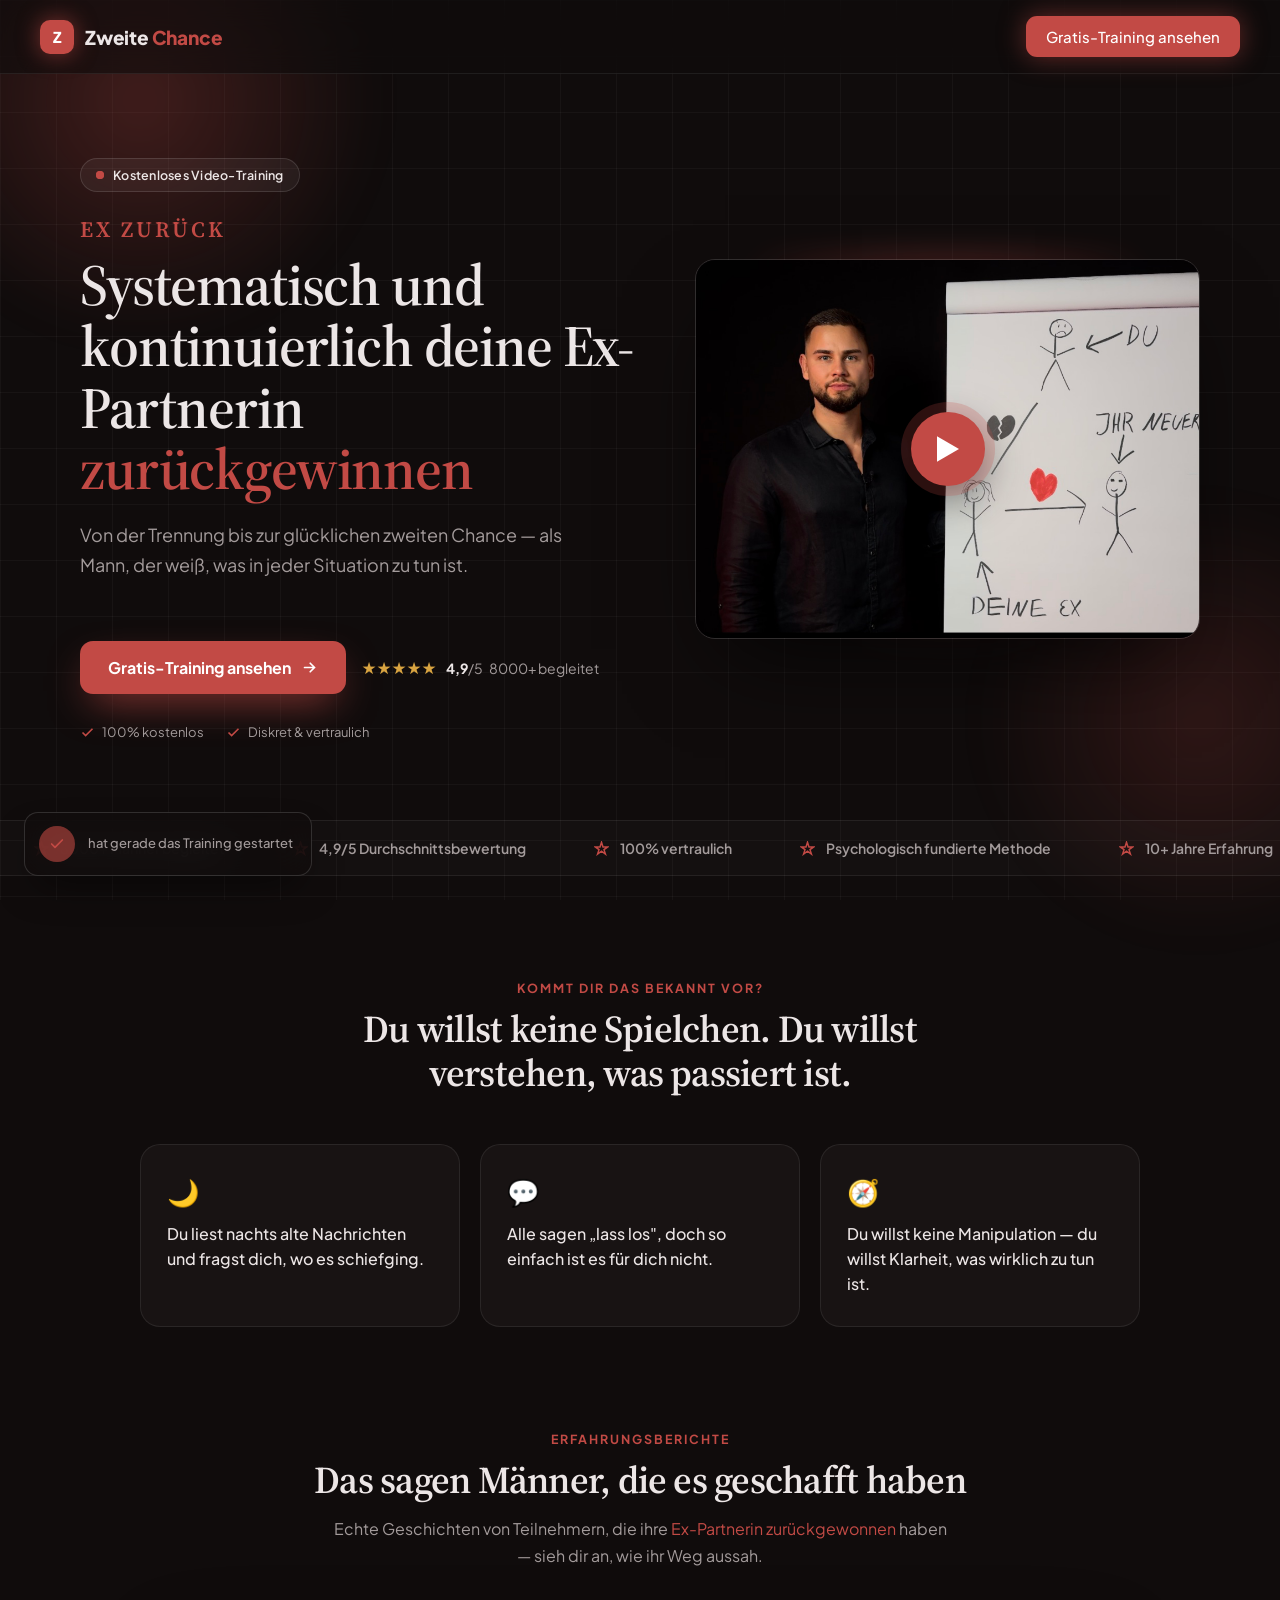
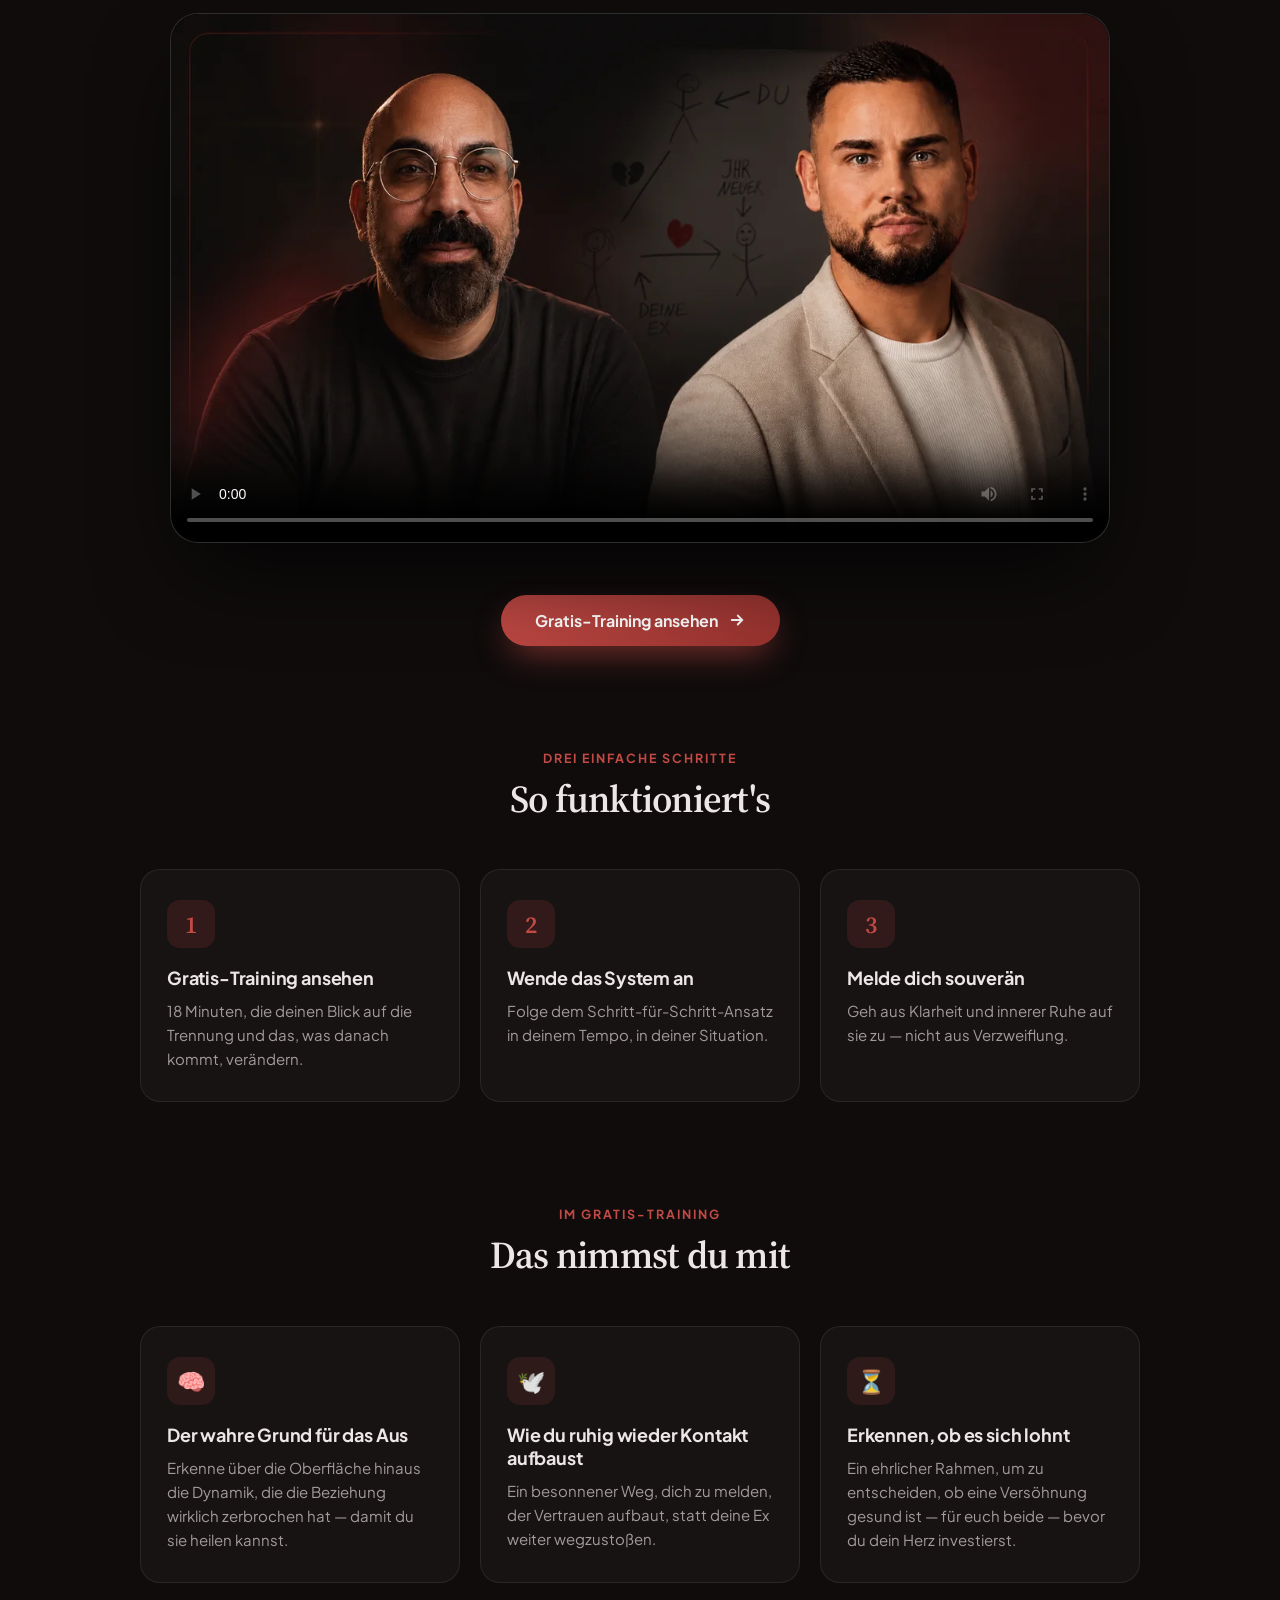
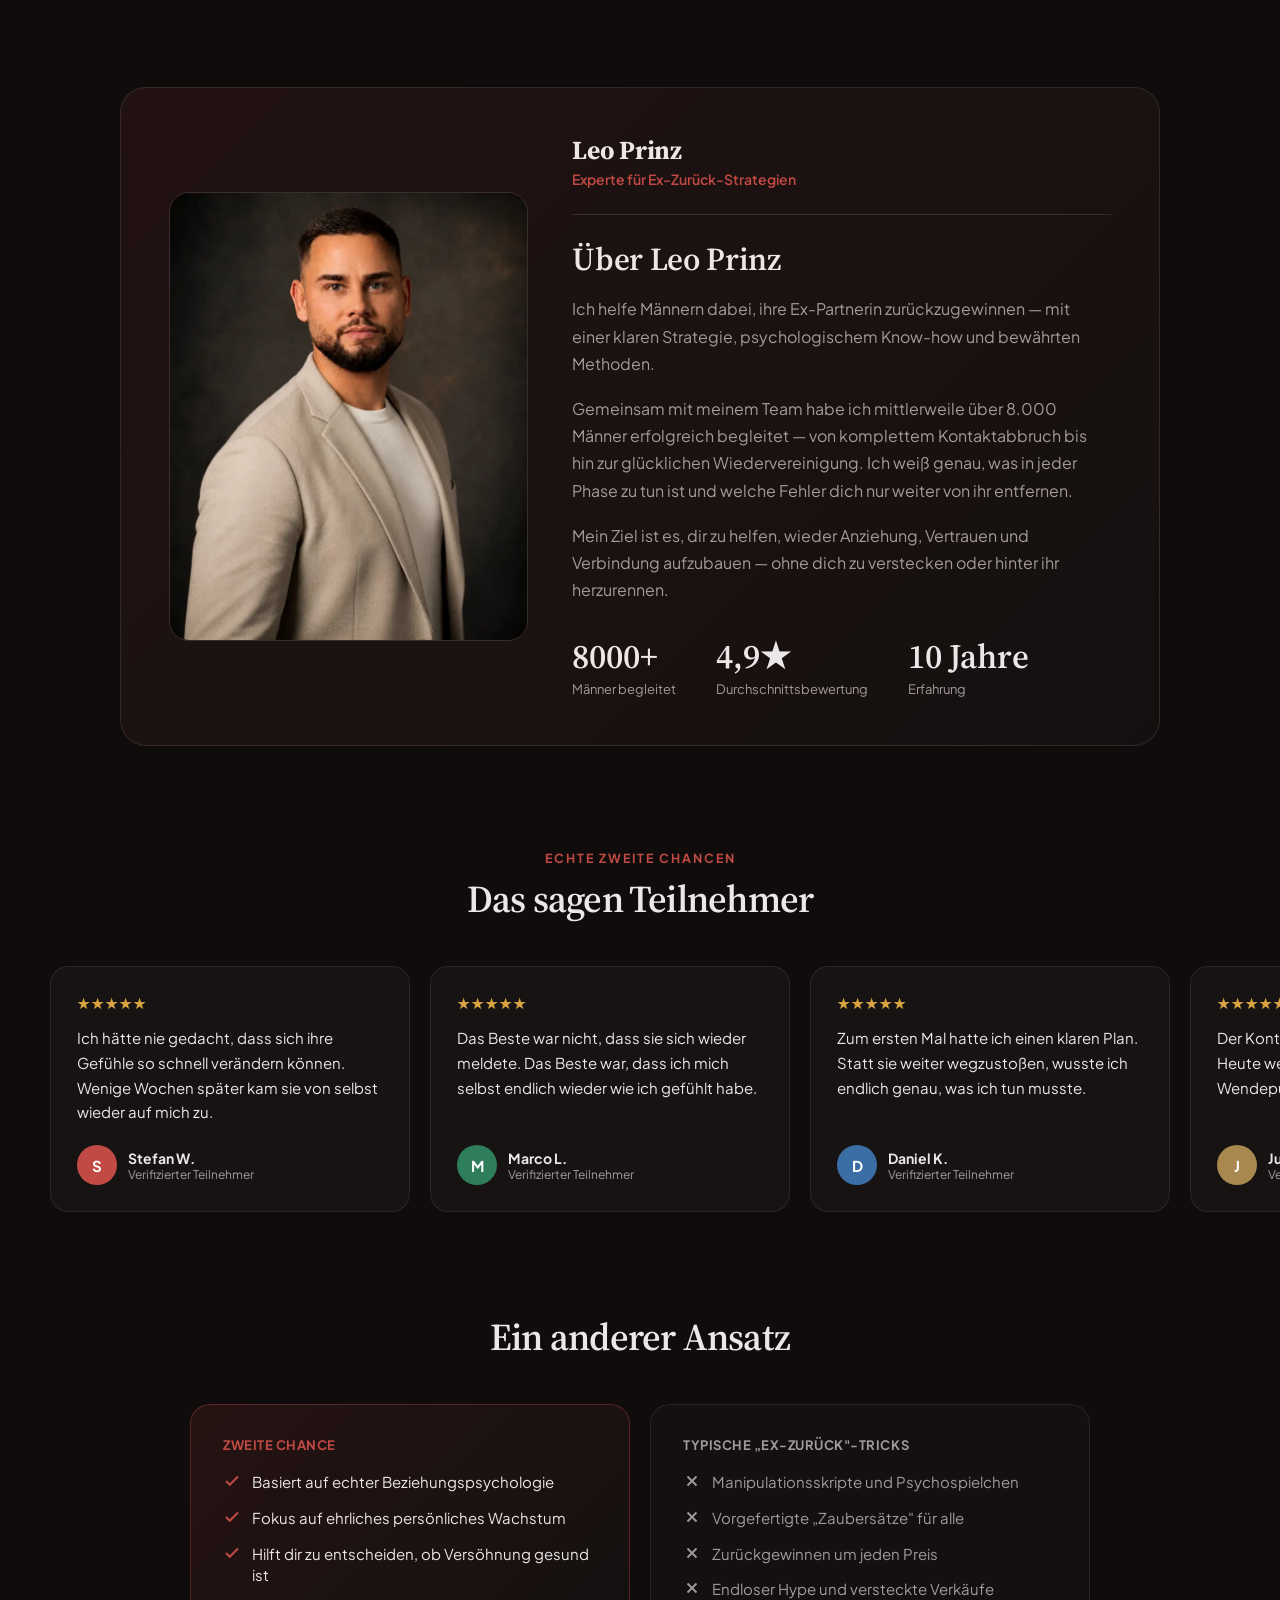
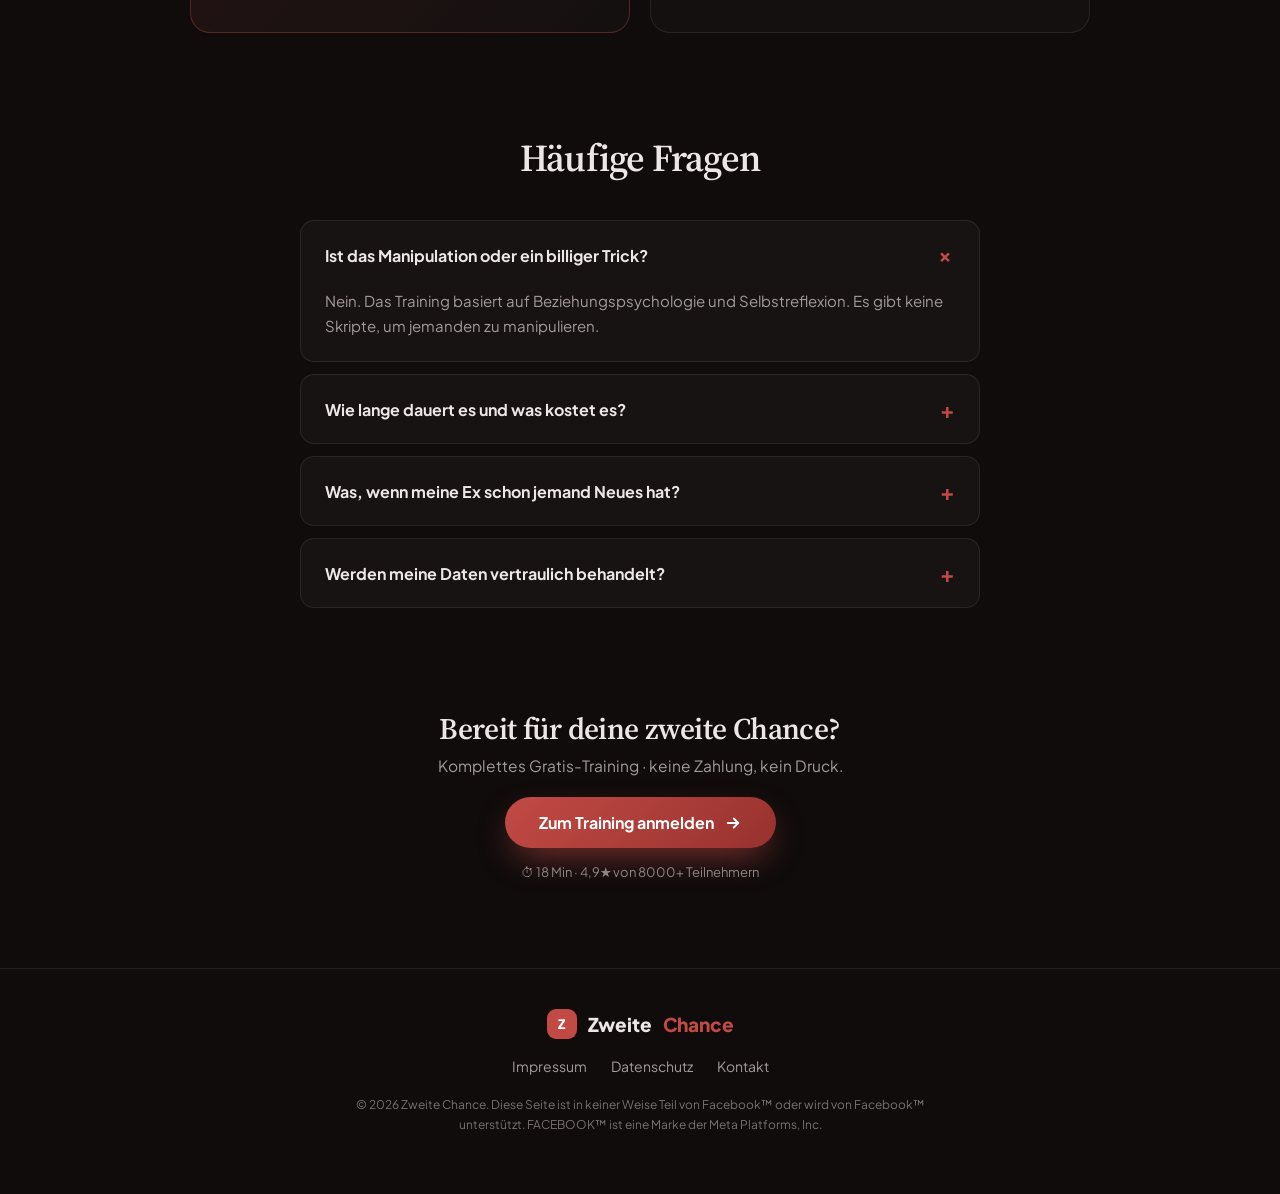
==== commit 9269091e: "Update the website" ====
--- a/index.html
+++ b/index.html
@@ -174,7 +174,6 @@
       <div class="coach reveal-s">
         <img class="coach-photo" src="assets/images/portfolio_image.webp" alt="Dein Coach">
         <div>
-          <p class="eyebrow">Dein Coach</p>
           <p class="coach-name">Leo Prinz</p>
           <p class="coach-role">Experte für Ex-Zurück-Strategien</p>
           <h2 class="coach-title">Über Leo Prinz</h2>
@@ -182,7 +181,7 @@
           <p class="coach-body">Gemeinsam mit meinem Team habe ich mittlerweile über 8.000 Männer erfolgreich begleitet — von komplettem Kontaktabbruch bis hin zur glücklichen Wiedervereinigung. Ich weiß genau, was in jeder Phase zu tun ist und welche Fehler dich nur weiter von ihr entfernen.</p>
           <p class="coach-body">Mein Ziel ist es, dir zu helfen, wieder Anziehung, Vertrauen und Verbindung aufzubauen — ohne dich zu verstecken oder hinter ihr herzurennen.</p>
           <div class="coach-stats">
-            <div><div class="stat-num">8000+</div><div class="stat-label">Menschen begleitet</div></div>
+            <div><div class="stat-num">8000+</div><div class="stat-label">Männer begleitet</div></div>
             <div><div class="stat-num">4,9★</div><div class="stat-label">Durchschnittsbewertung</div></div>
             <div><div class="stat-num">10 Jahre</div><div class="stat-label">Erfahrung</div></div>
           </div>
--- a/assets/css/styles.css
+++ b/assets/css/styles.css
@@ -258,7 +258,7 @@
   display:grid; grid-template-columns:0.8fr 1.2fr; gap:44px; align-items:center; overflow:hidden;
 }
 .coach-photo { width:100%; aspect-ratio:4/5; border-radius:20px; overflow:hidden; border:1px solid rgba(var(--line),0.12); object-fit:cover; display:block; }
-.coach-name { font-family:'Source Serif 4', serif; font-weight:700; font-size:26px; margin-top:14px; letter-spacing:-0.01em; line-height:1.1; }
+.coach-name { font-family:'Source Serif 4', serif; font-weight:700; font-size:26px; margin-top:0; letter-spacing:-0.01em; line-height:1.1; }
 .coach-role { font-size:14px; font-weight:600; color:var(--accent); margin-top:5px; }
 .coach-title {
   font-family:'Source Serif 4', serif; font-weight:600; font-size:32px;
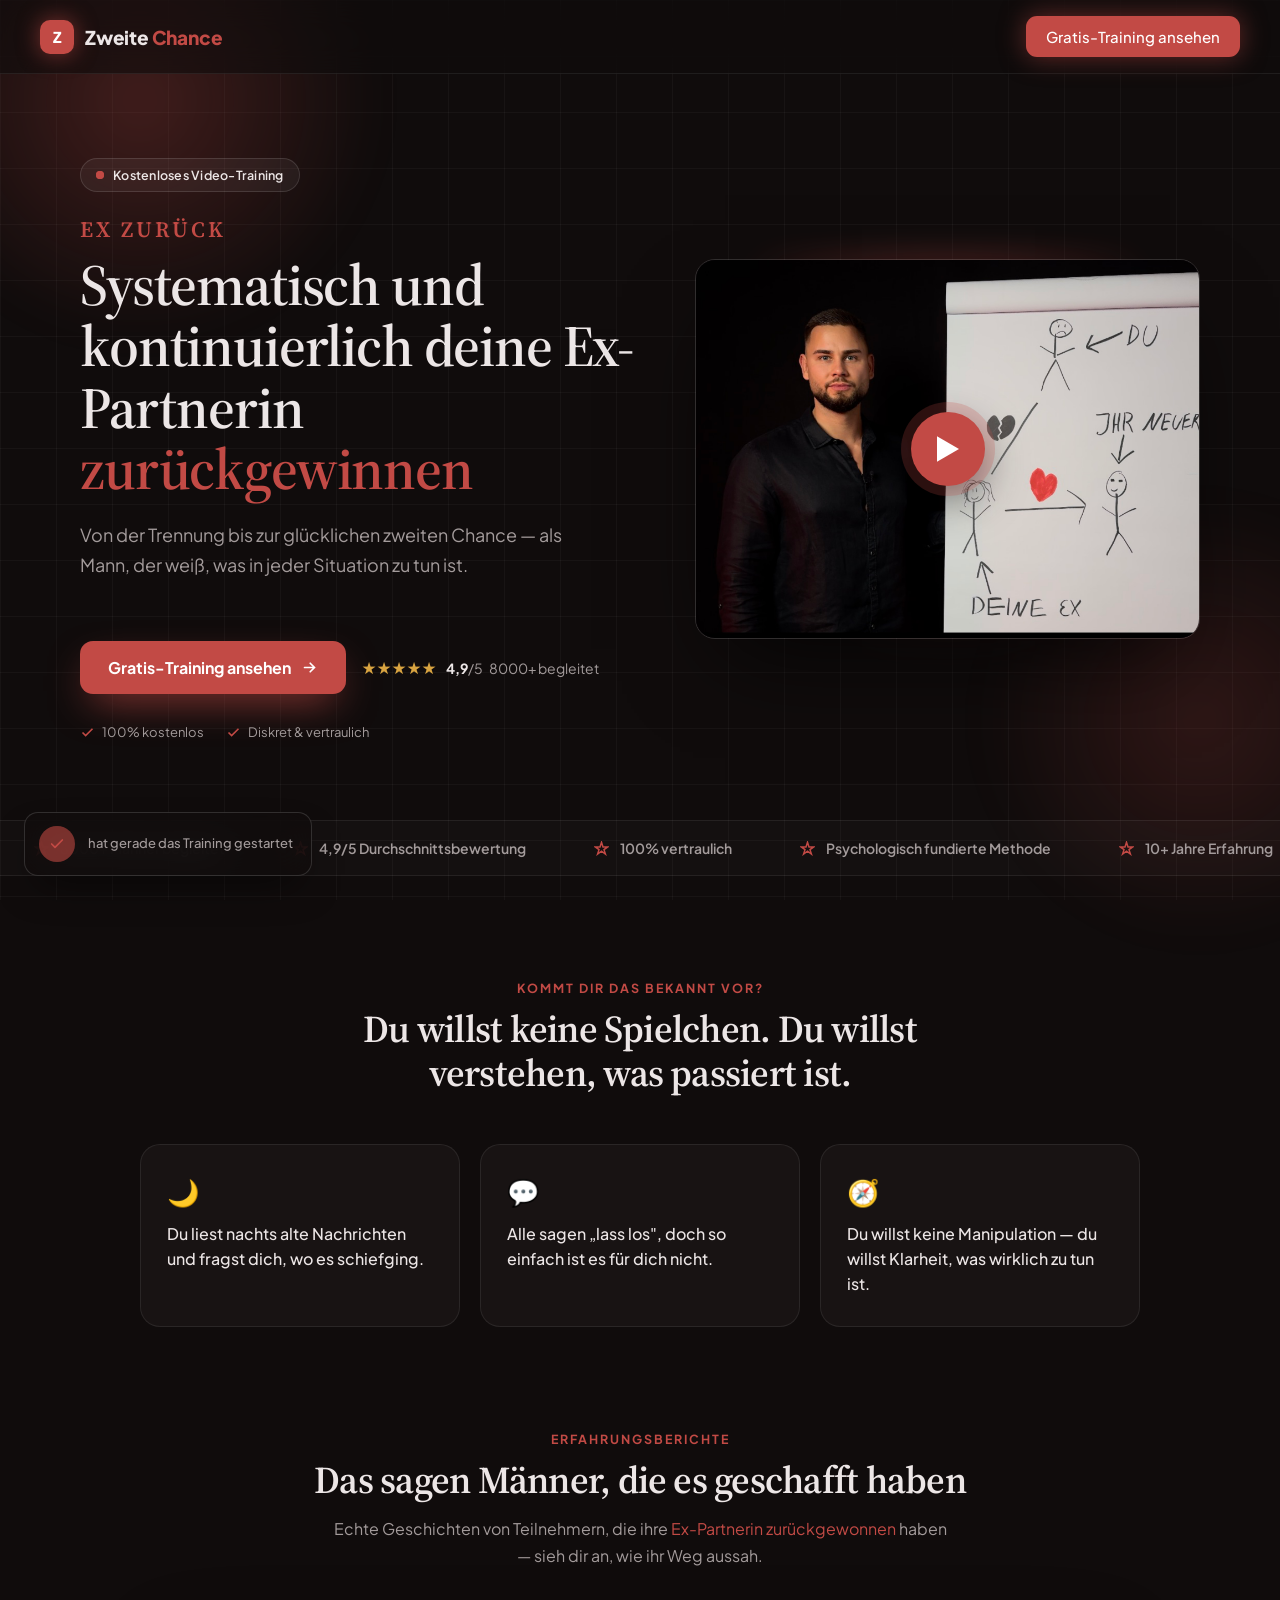
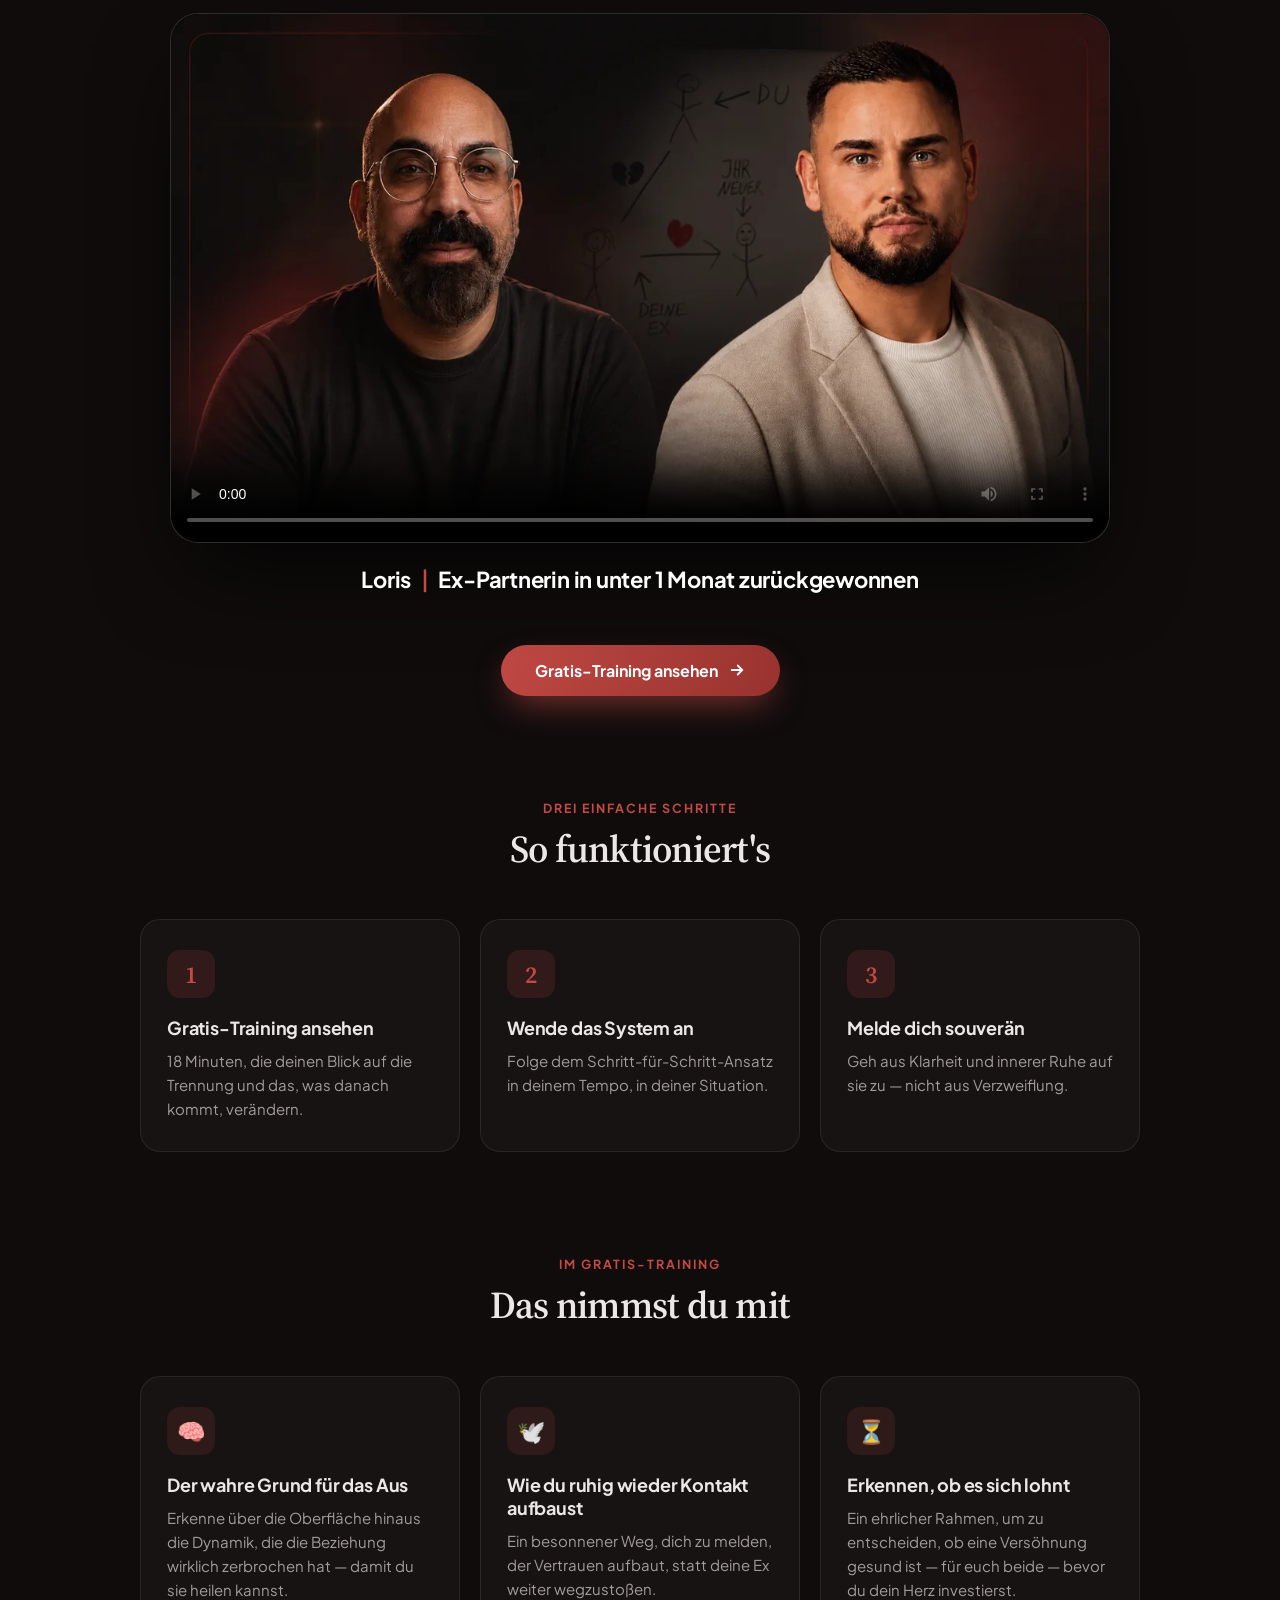
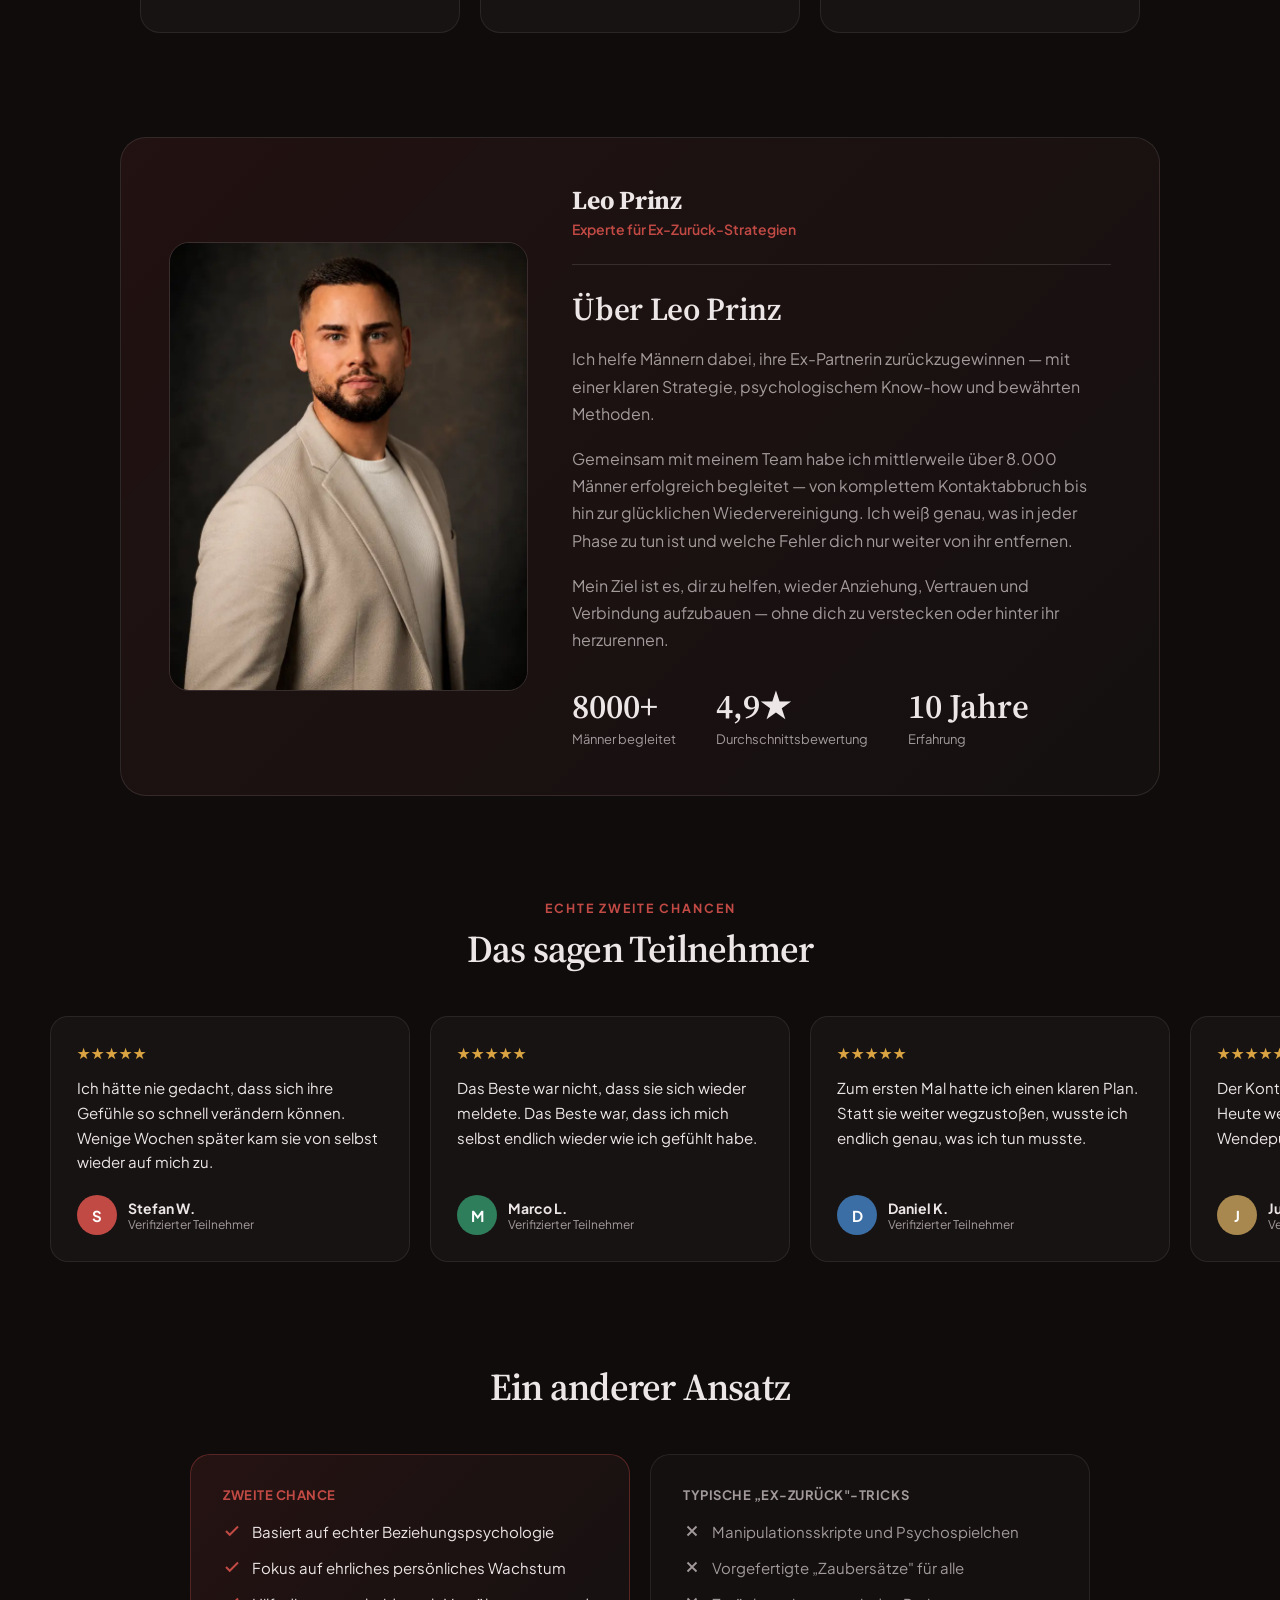
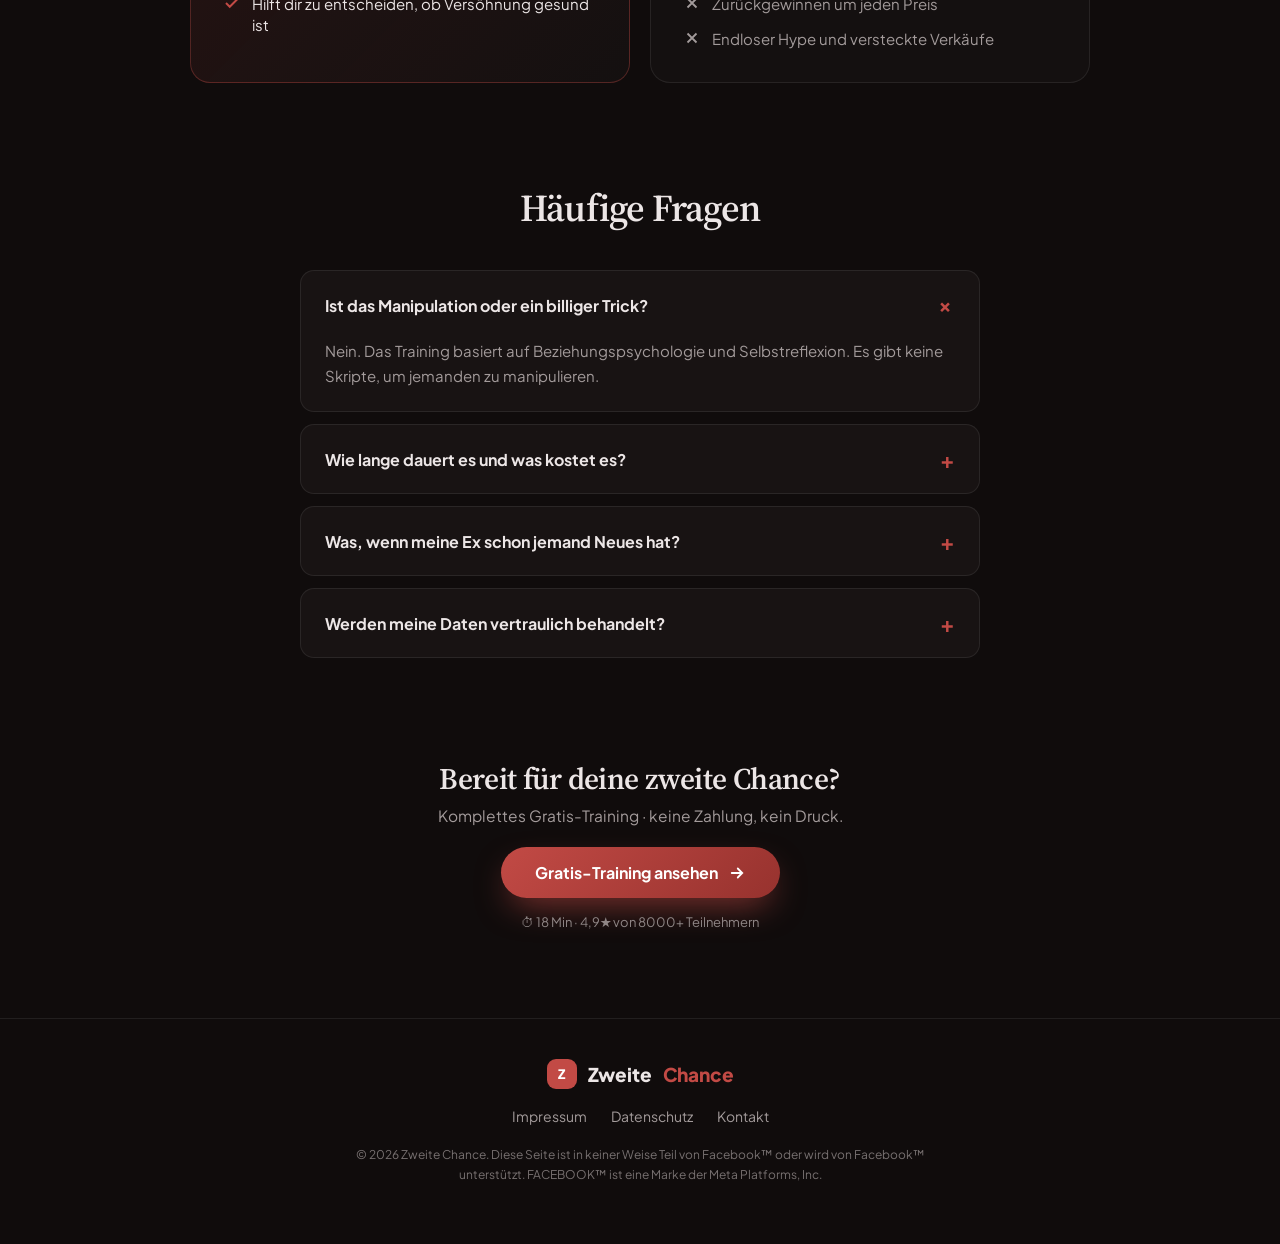
==== commit b031c337: "Update the website" ====
--- a/index.html
+++ b/index.html
@@ -115,6 +115,7 @@
           <source src="assets/videos/t-video-1.mp4" type="video/mp4">
         </video>
       </div>
+      <p class="video-caption reveal">Loris <span class="video-caption-sep">|</span> Ex-Partnerin in unter 1 Monat zurückgewonnen</p>
       <div style="text-align:center;margin-top:30px">
         <a href="training.html" class="btn-pill">
           Gratis-Training ansehen
@@ -231,7 +232,7 @@
       <h2 class="cta-mini-title">Bereit für deine zweite Chance?</h2>
       <p class="cta-mini-sub">Komplettes Gratis-Training · keine Zahlung, kein Druck.</p>
       <a href="training.html" class="btn-pill">
-        Zum Training anmelden
+        Gratis-Training ansehen
         <svg width="18" height="18" viewBox="0 0 24 24" fill="none" stroke="currentColor" stroke-width="2.4" stroke-linecap="round"><path d="M5 12h14M13 6l6 6-6 6"/></svg>
       </a>
       <p class="cta-mini-note">⏱ 18 Min · 4,9★ von 8000+ Teilnehmern</p>
--- a/assets/css/styles.css
+++ b/assets/css/styles.css
@@ -177,6 +177,11 @@
   font-size:16px; color:var(--muted); max-width:620px;
   margin:12px auto 0; line-height:1.7;
 }
+.video-caption {
+  text-align:center; color:#fff; font-weight:700;
+  font-size:22px; letter-spacing:-0.01em; margin:22px auto 0; max-width:720px;
+}
+.video-caption-sep { color:var(--accent); margin:0 6px; font-weight:600; }
 .video-preview-wrap {
   max-width:940px; margin:44px auto 0;
   border-radius:28px; overflow:hidden;
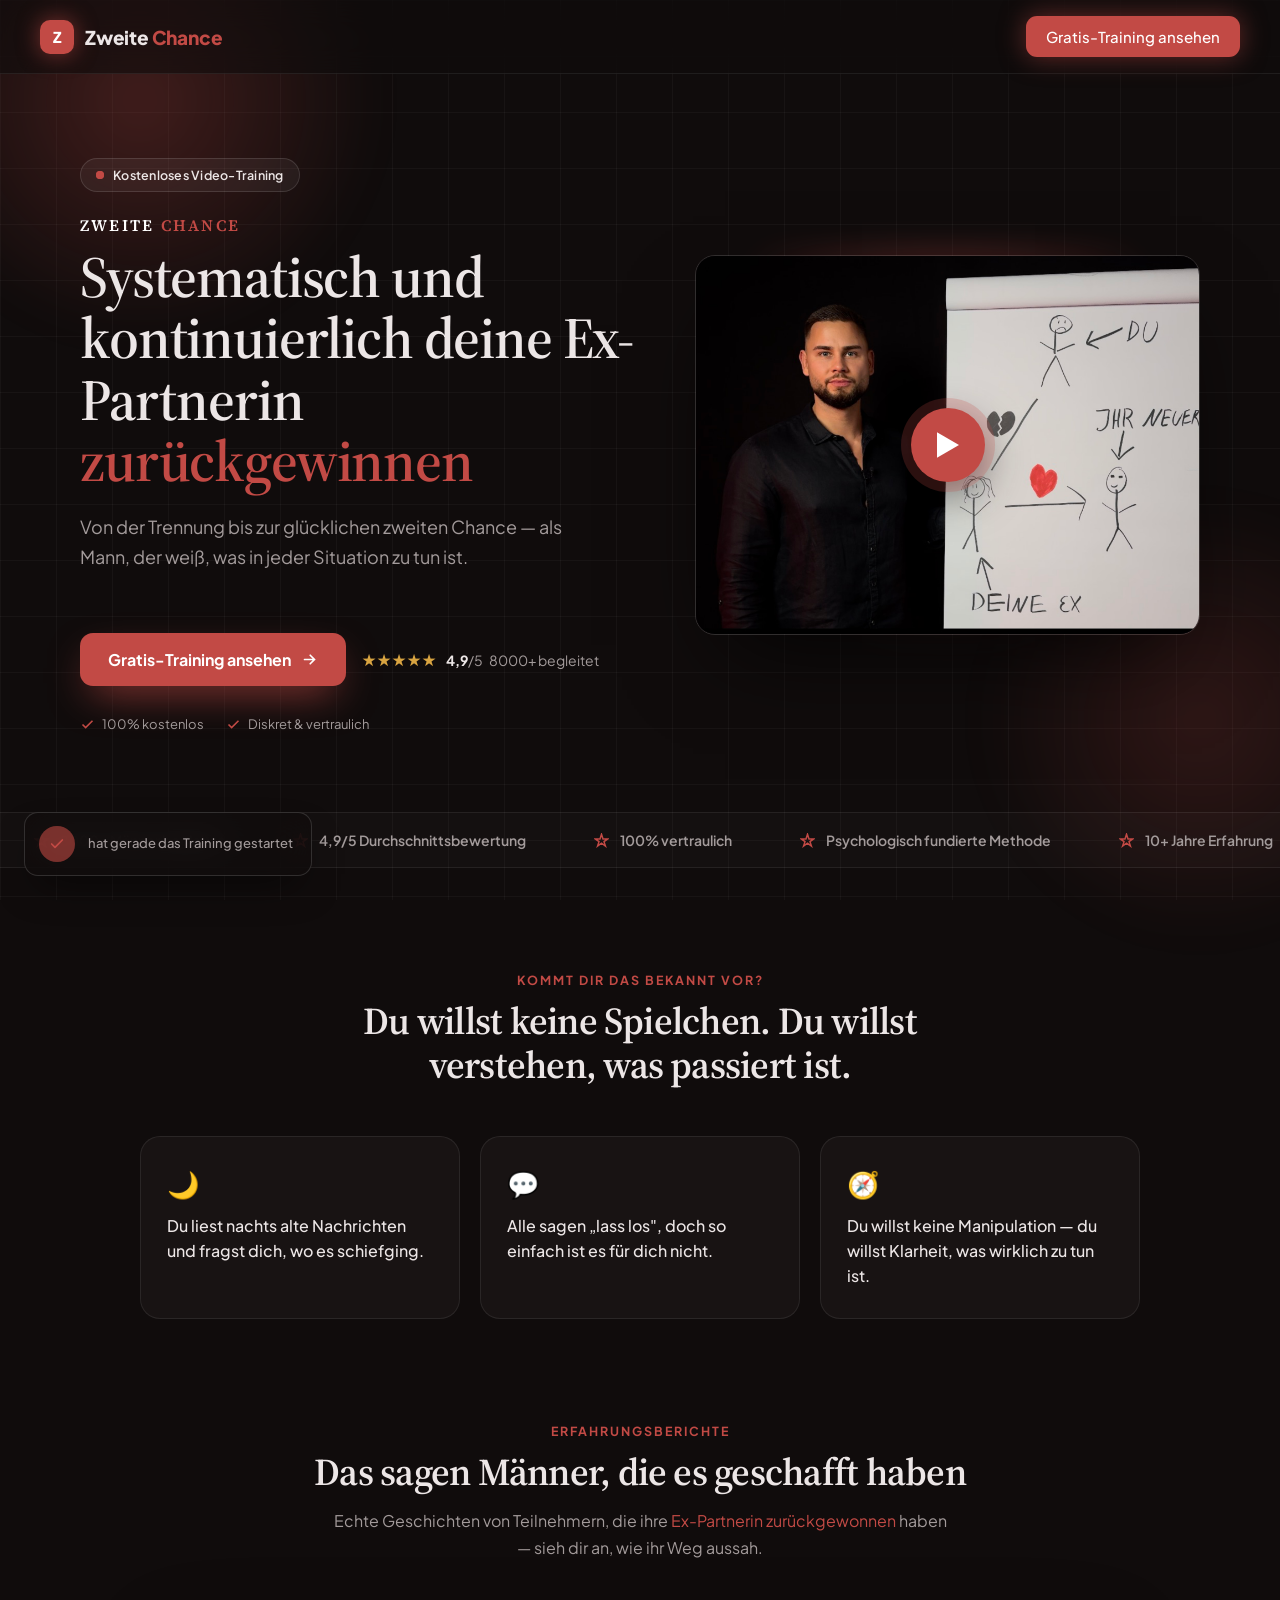
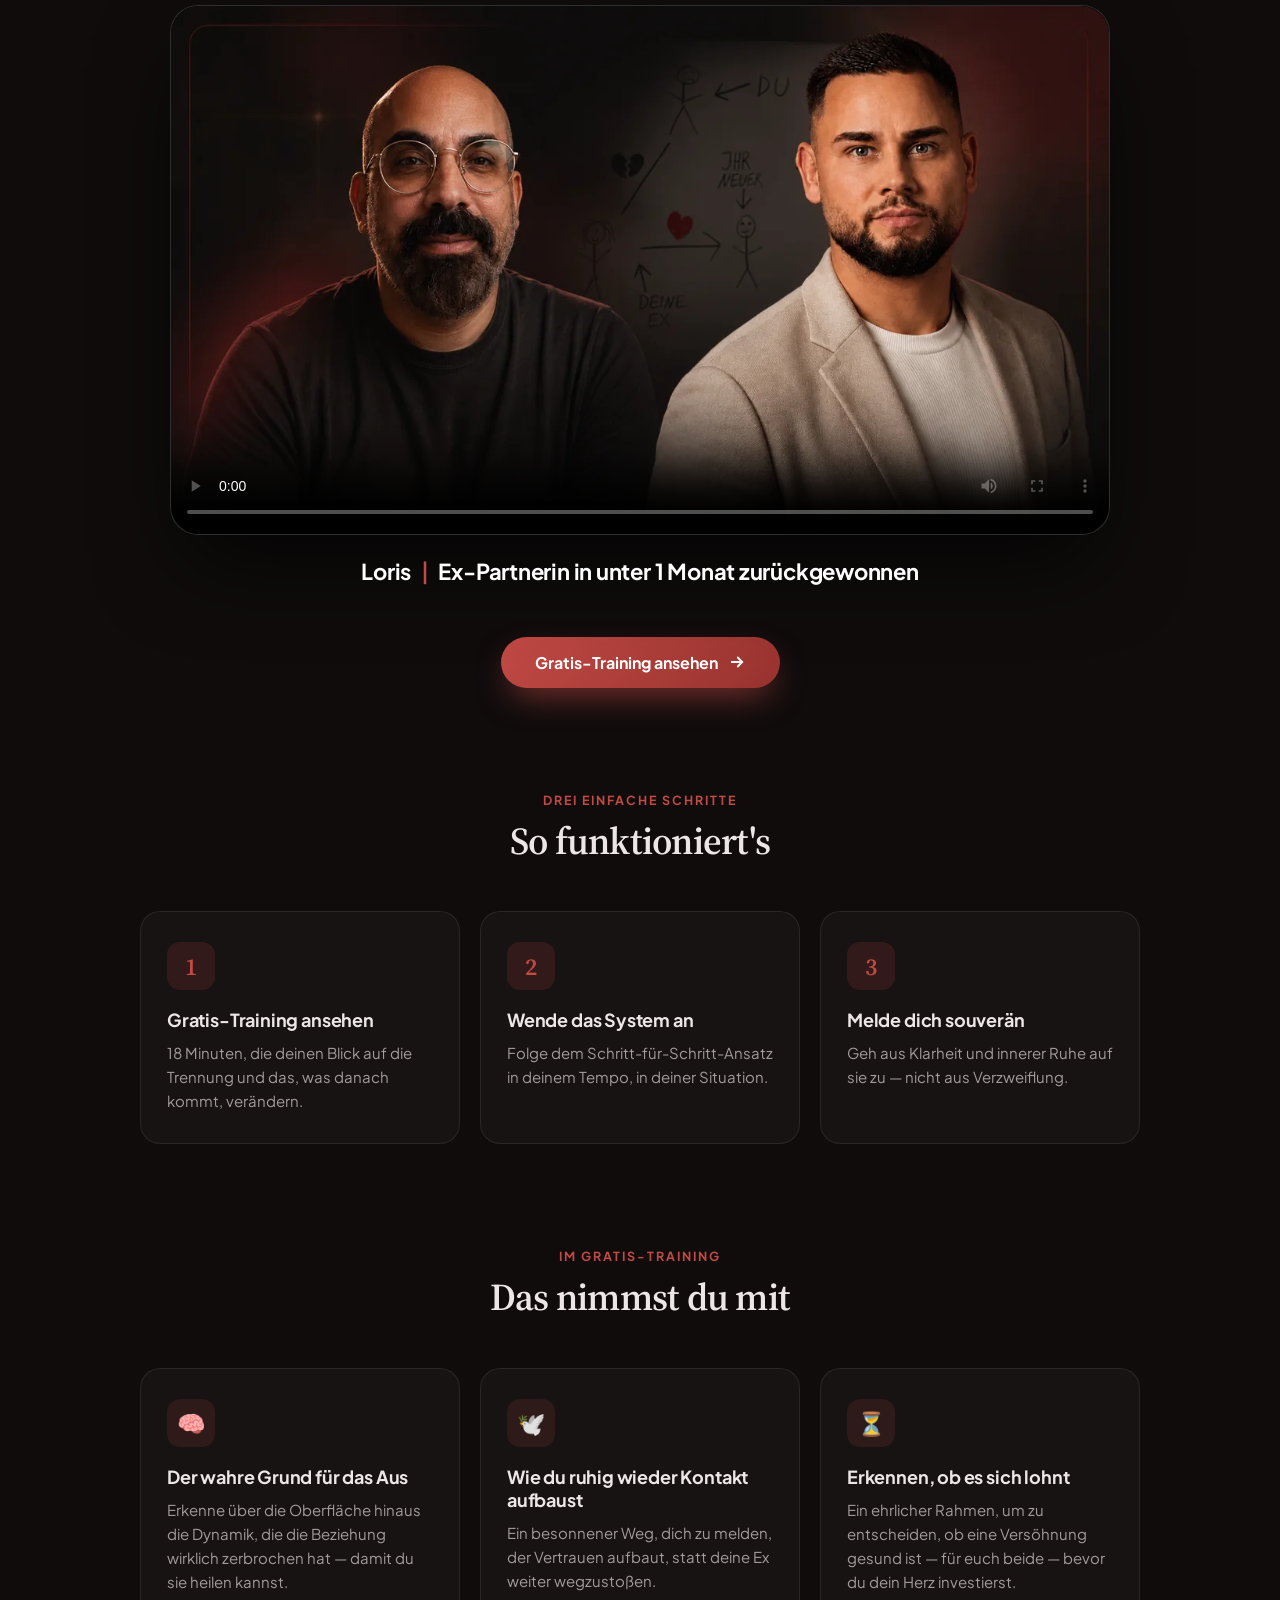
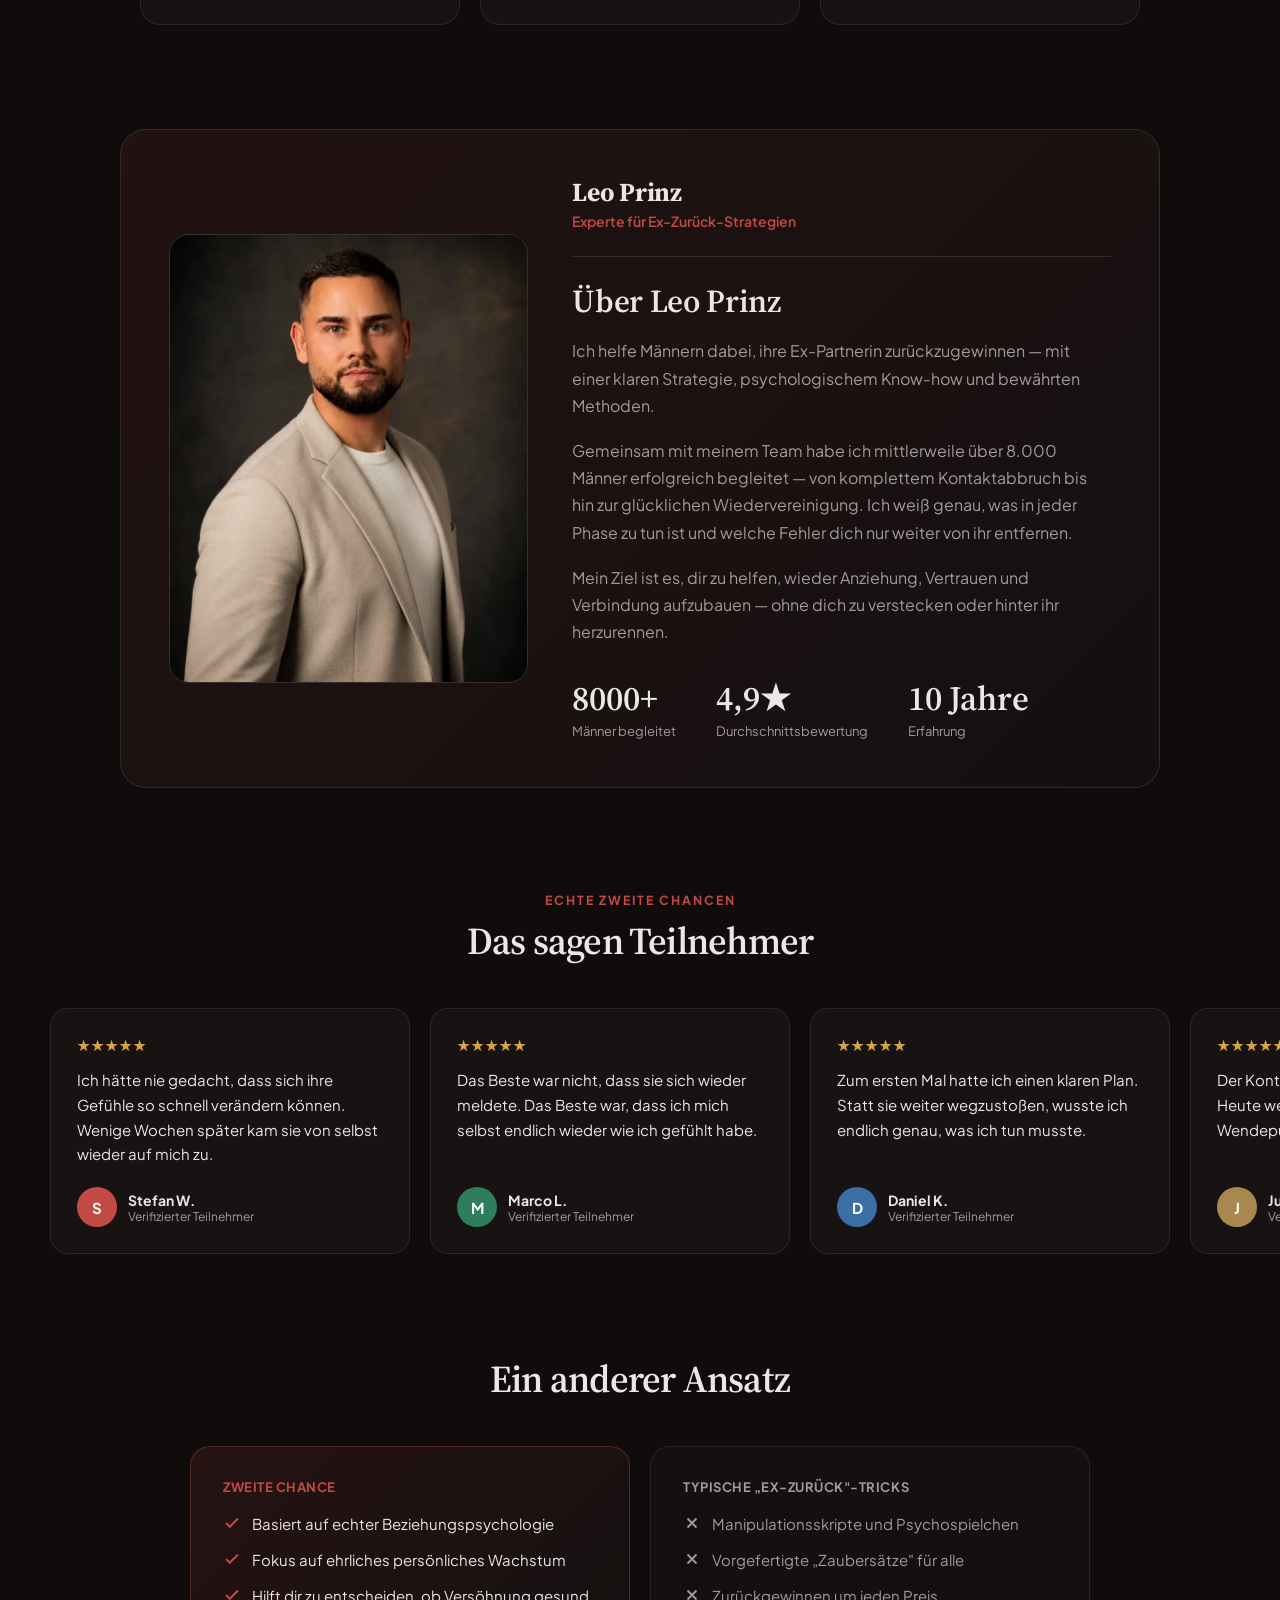
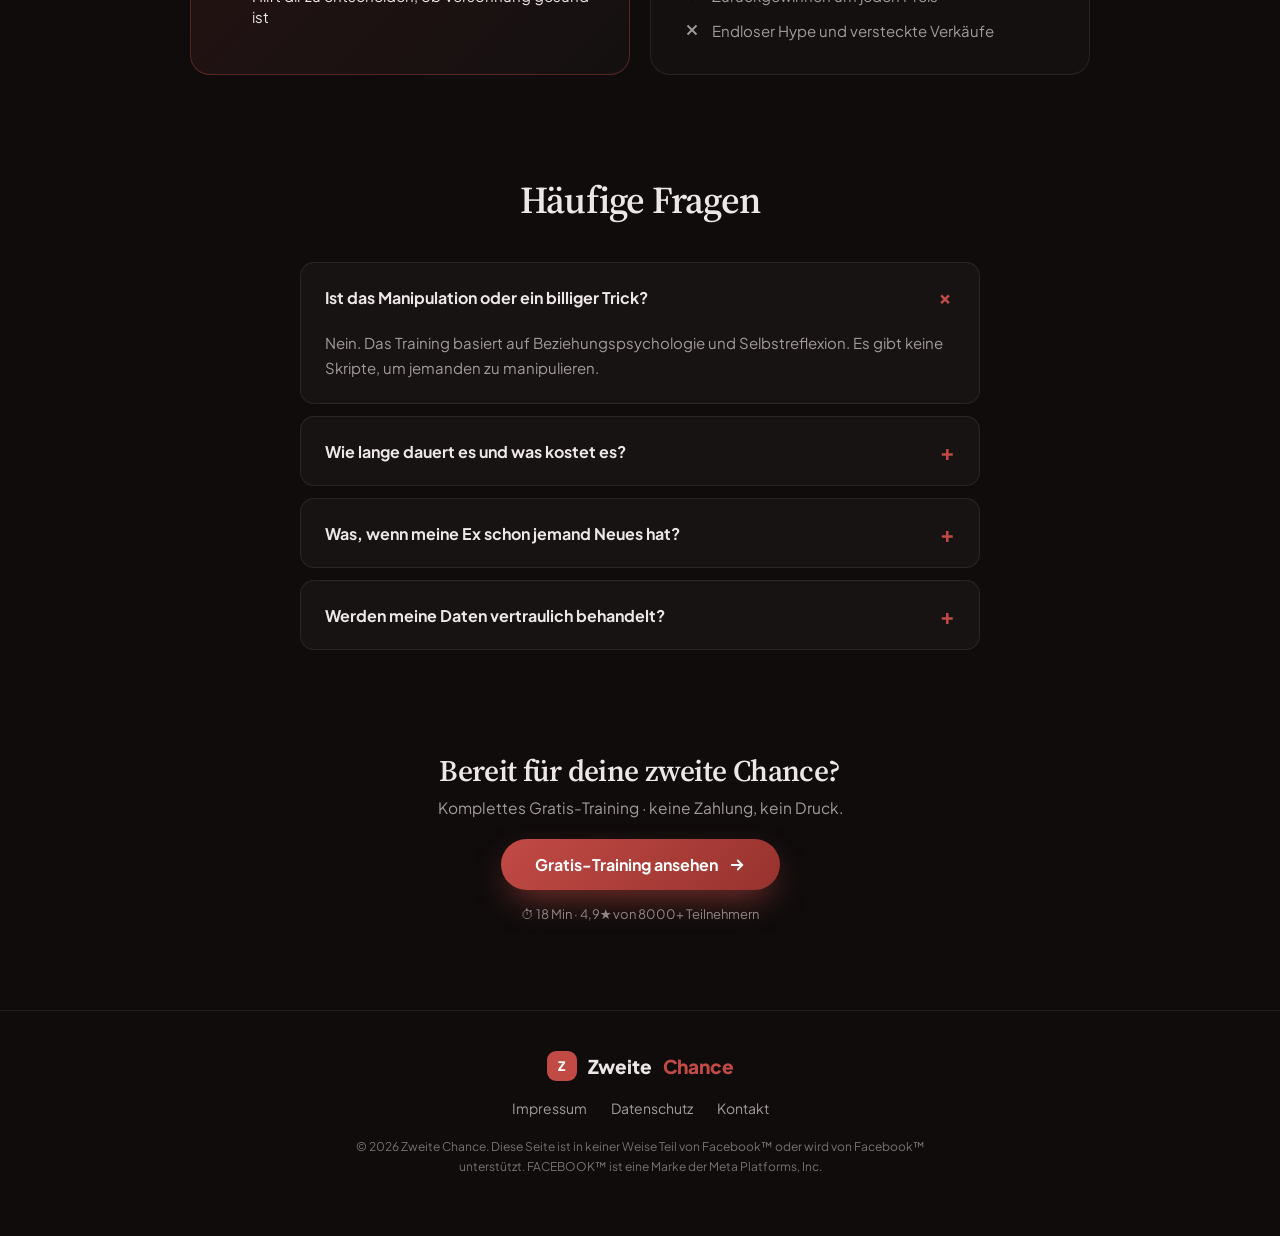
==== commit df178137: "Update the website" ====
--- a/index.html
+++ b/index.html
@@ -43,7 +43,7 @@
             <span class="ping"><span class="ping-dot"></span><span class="ping-wave"></span></span>
             Kostenloses Video-Training
           </div>
-          <p class="hero-eyebrow">EX ZURÜCK</p>
+          <p class="hero-eyebrow"><span class="eyebrow-white">Zweite</span> Chance</p>
           <h1 class="hero-title">Systematisch und kontinuierlich deine Ex-Partnerin <span class="accent">zurückgewinnen</span></h1>
           <p class="hero-sub">Von der Trennung bis zur glücklichen zweiten Chance — als Mann, der weiß, was in jeder Situation zu tun ist.</p>
         </div>
--- a/assets/css/styles.css
+++ b/assets/css/styles.css
@@ -112,7 +112,8 @@
 .ping { position:relative; display:inline-flex; width:8px; height:8px; }
 .ping-dot, .ping-wave { position:absolute; inset:0; border-radius:50%; background:var(--accent); }
 .ping-wave { animation:scPing 2s ease-out infinite; }
-.hero-eyebrow { font-family:'Source Serif 4', serif; font-weight:600; font-size:22px; letter-spacing:0.14em; text-transform:uppercase; color:var(--accent); margin-top:22px; }
+.hero-eyebrow { font-family:'Source Serif 4', serif; font-weight:600; font-size:16px; letter-spacing:0.14em; text-transform:uppercase; color:var(--accent); margin-top:22px; }
+.hero-eyebrow .eyebrow-white { color:#fff; }
 .hero-title { font-family:'Source Serif 4', serif; font-weight:600; font-size:58px; line-height:1.06; letter-spacing:-0.02em; margin-top:10px; }
 .hero-sub { font-size:18px; line-height:1.65; color:var(--muted); max-width:520px; margin-top:20px; }
 .hero-actions { display:flex; align-items:center; gap:16px; margin-top:30px; flex-wrap:wrap; }
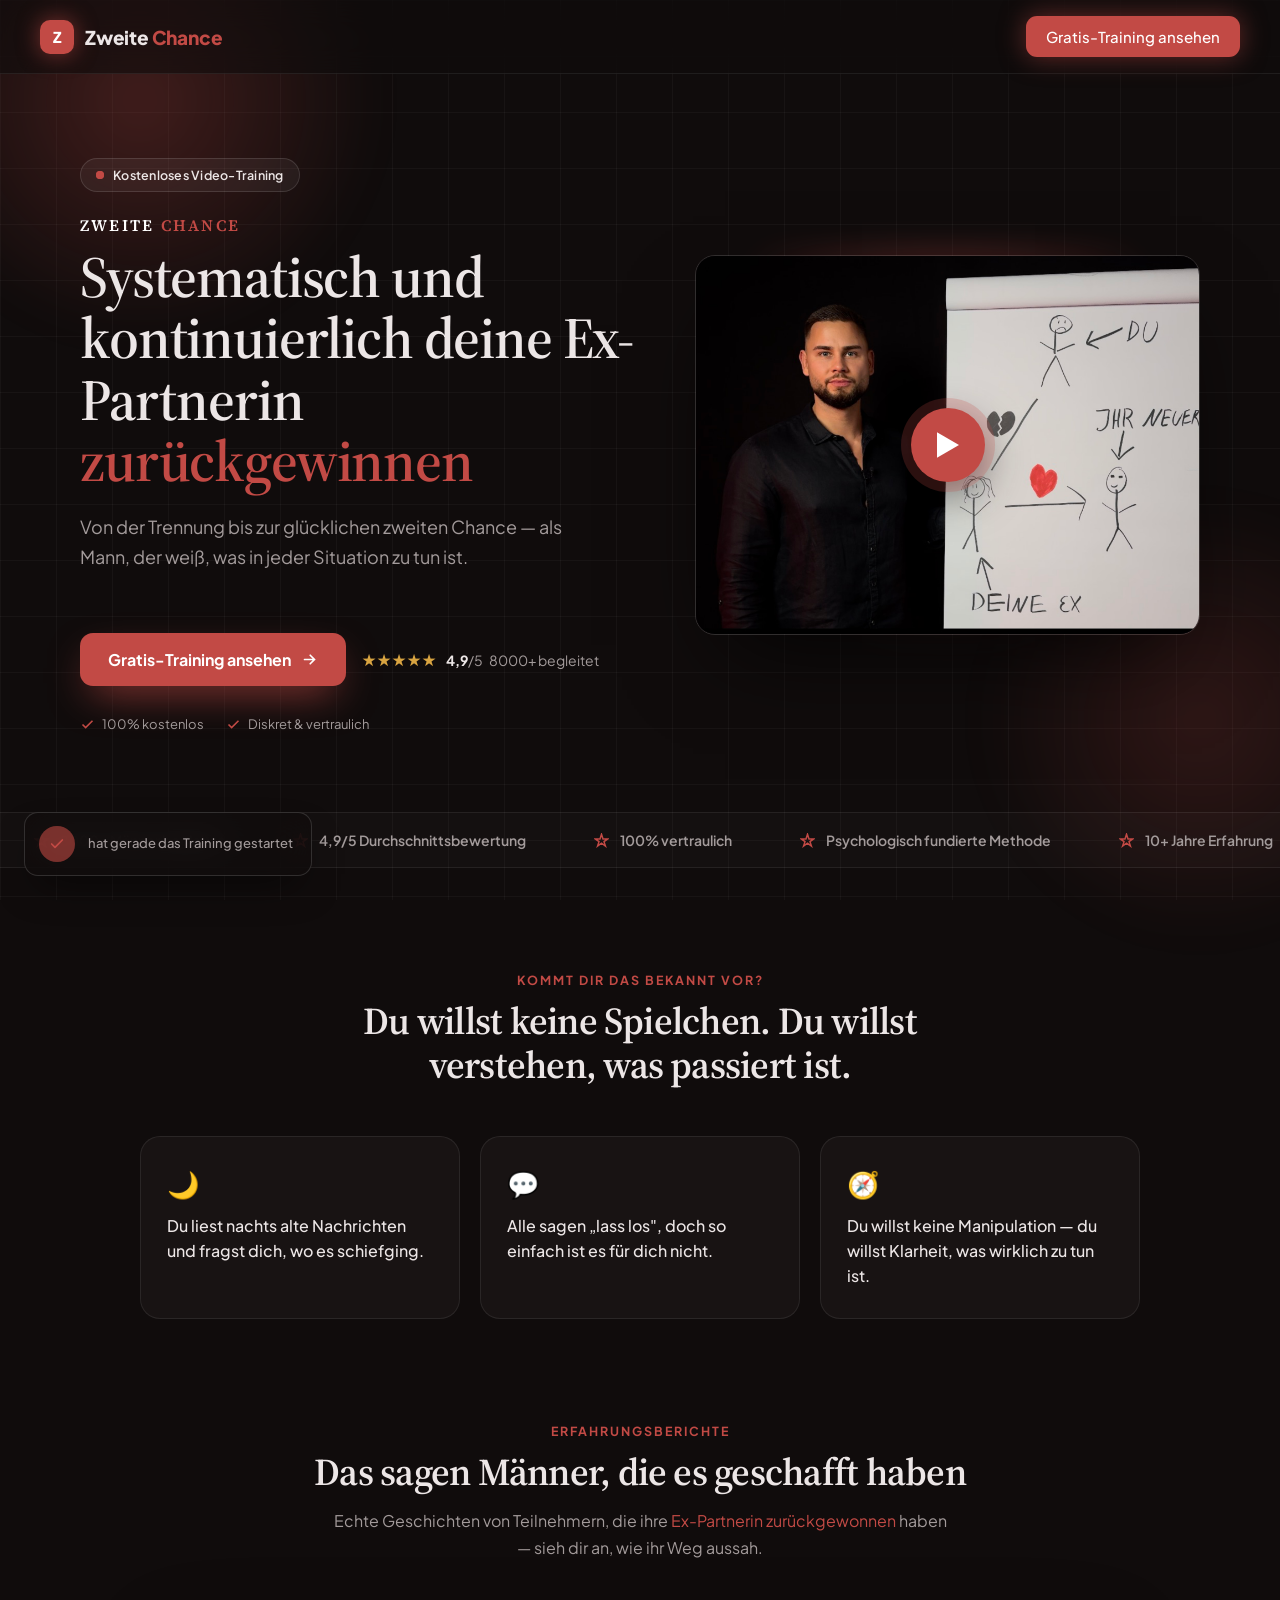
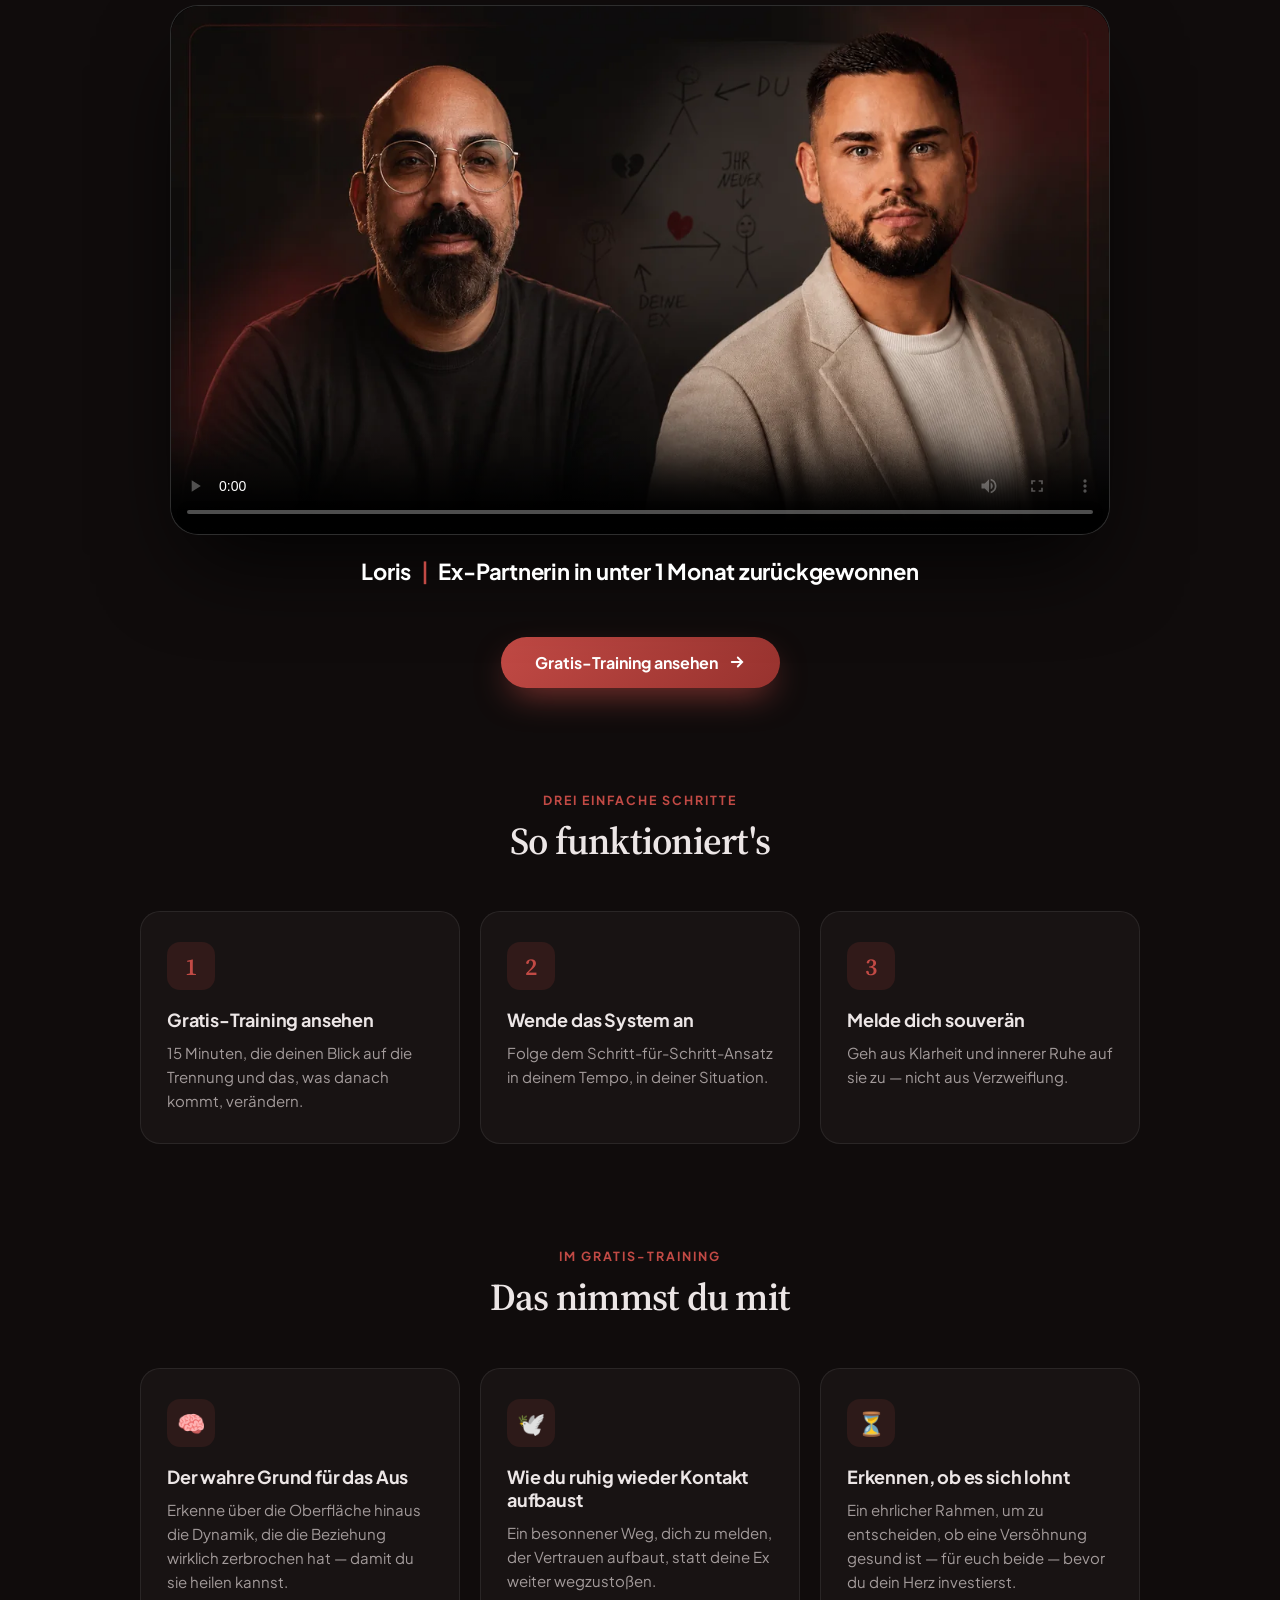
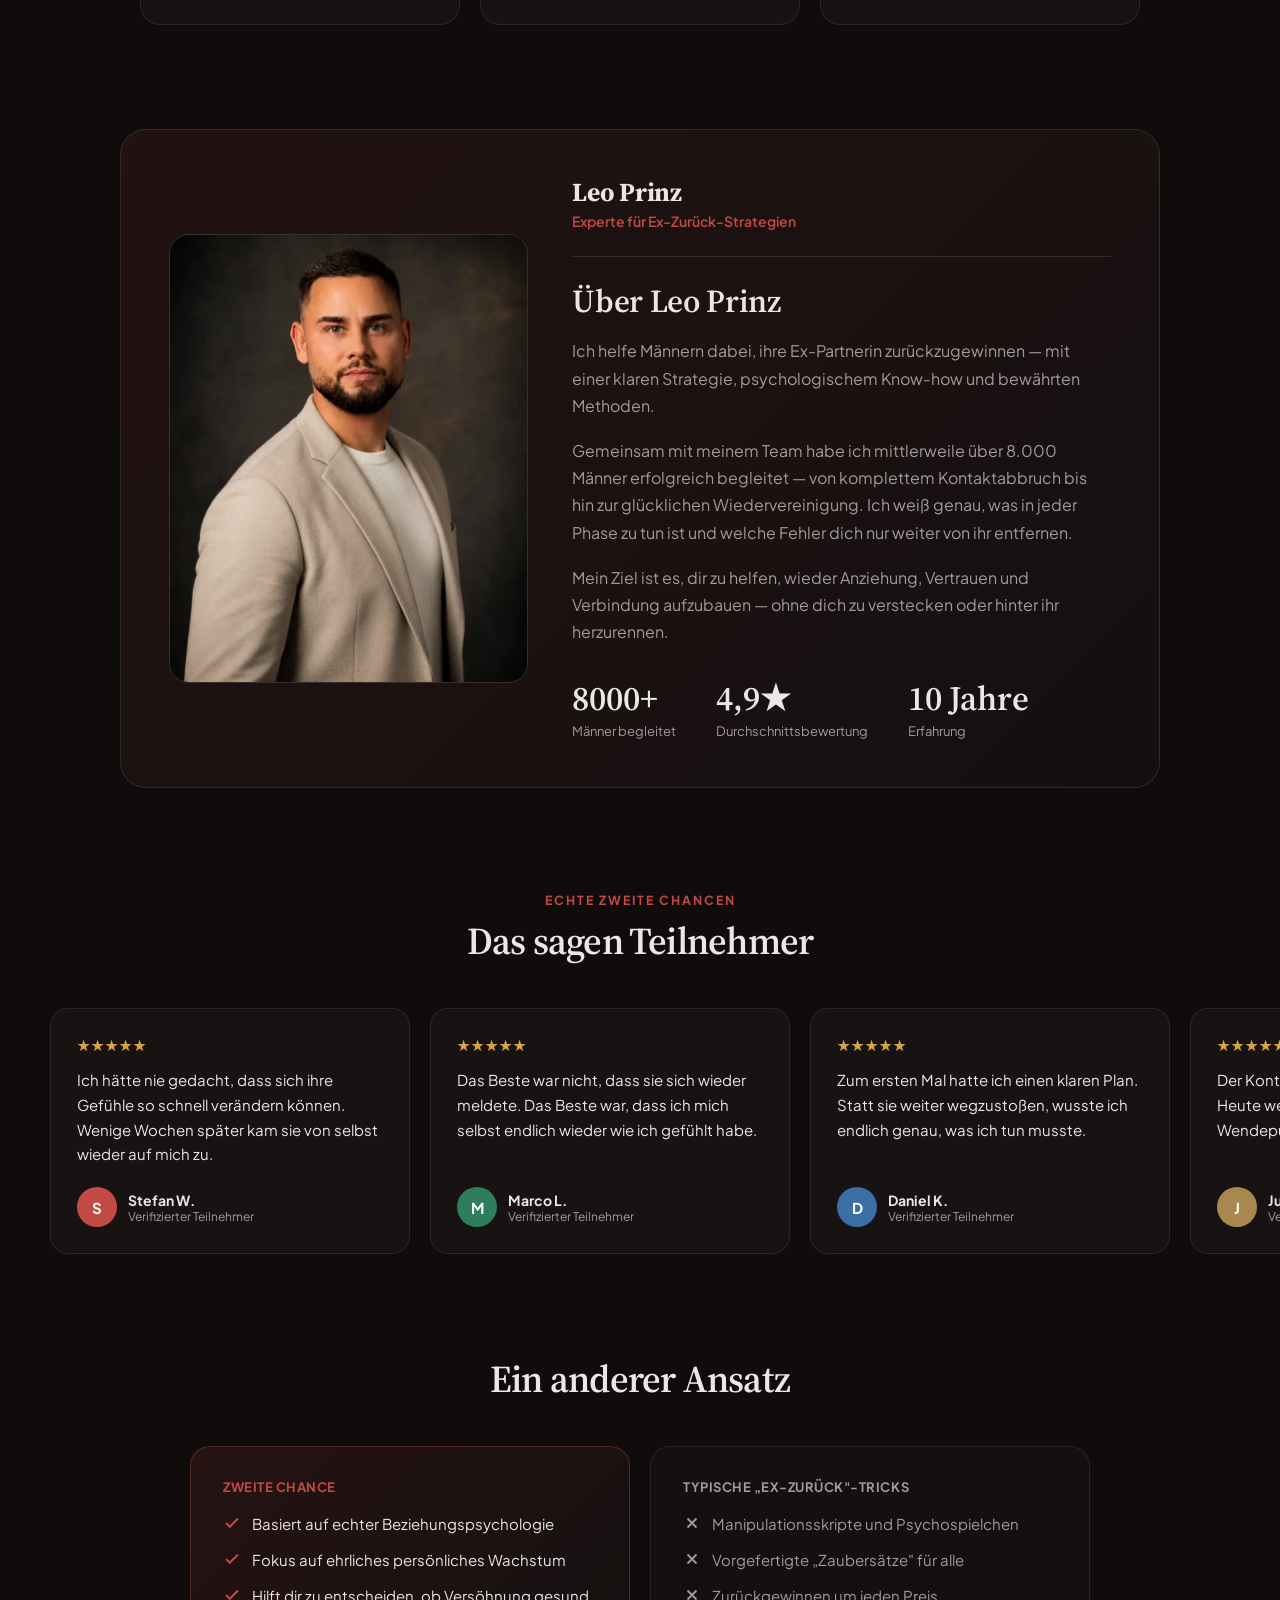
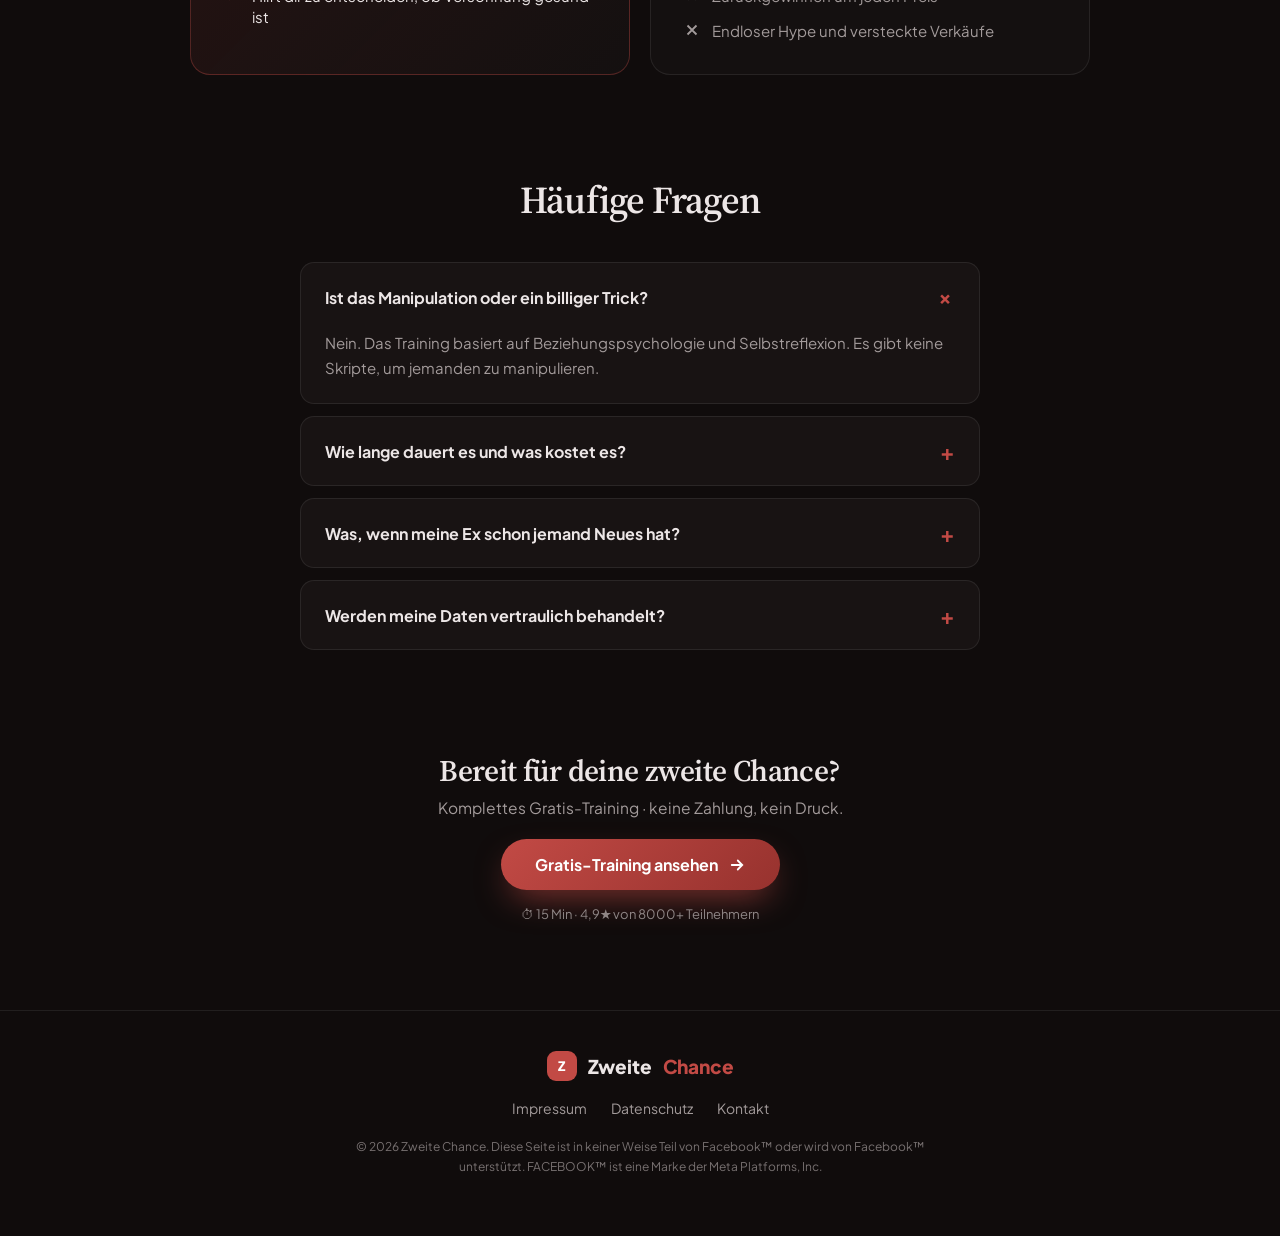
==== commit a9f1e889: "Update the website" ====
--- a/index.html
+++ b/index.html
@@ -31,7 +31,7 @@
         <span>Zweite<span class="accent"> Chance</span></span>
       </a>
       <div class="nav-links">
-        <a href="#cta" class="btn-nav" data-scroll-cta>Gratis-Training ansehen</a>
+        <a href="training.html" class="btn-nav">Gratis-Training ansehen</a>
       </div>
     </nav>
 
@@ -50,7 +50,7 @@
 
         <div class="reveal-l hero-text-bottom">
           <div class="hero-actions">
-            <a href="#cta" class="btn-primary" data-scroll-cta>
+            <a href="training.html" class="btn-primary">
               Gratis-Training ansehen
               <svg width="17" height="17" viewBox="0 0 24 24" fill="none" stroke="#fff" stroke-width="2.4" stroke-linecap="round"><path d="M5 12h14M13 6l6 6-6 6"/></svg>
             </a>
@@ -132,7 +132,7 @@
         <div class="card reveal-s">
           <div class="step-num">1</div>
           <h3 class="card-title">Gratis-Training ansehen</h3>
-          <p class="card-body">18 Minuten, die deinen Blick auf die Trennung und das, was danach kommt, verändern.</p>
+          <p class="card-body">15 Minuten, die deinen Blick auf die Trennung und das, was danach kommt, verändern.</p>
         </div>
         <div class="card reveal-s">
           <div class="step-num">2</div>
@@ -235,7 +235,7 @@
         Gratis-Training ansehen
         <svg width="18" height="18" viewBox="0 0 24 24" fill="none" stroke="currentColor" stroke-width="2.4" stroke-linecap="round"><path d="M5 12h14M13 6l6 6-6 6"/></svg>
       </a>
-      <p class="cta-mini-note">⏱ 18 Min · 4,9★ von 8000+ Teilnehmern</p>
+      <p class="cta-mini-note">⏱ 15 Min · 4,9★ von 8000+ Teilnehmern</p>
     </section>
 
     <!-- FOOTER -->
